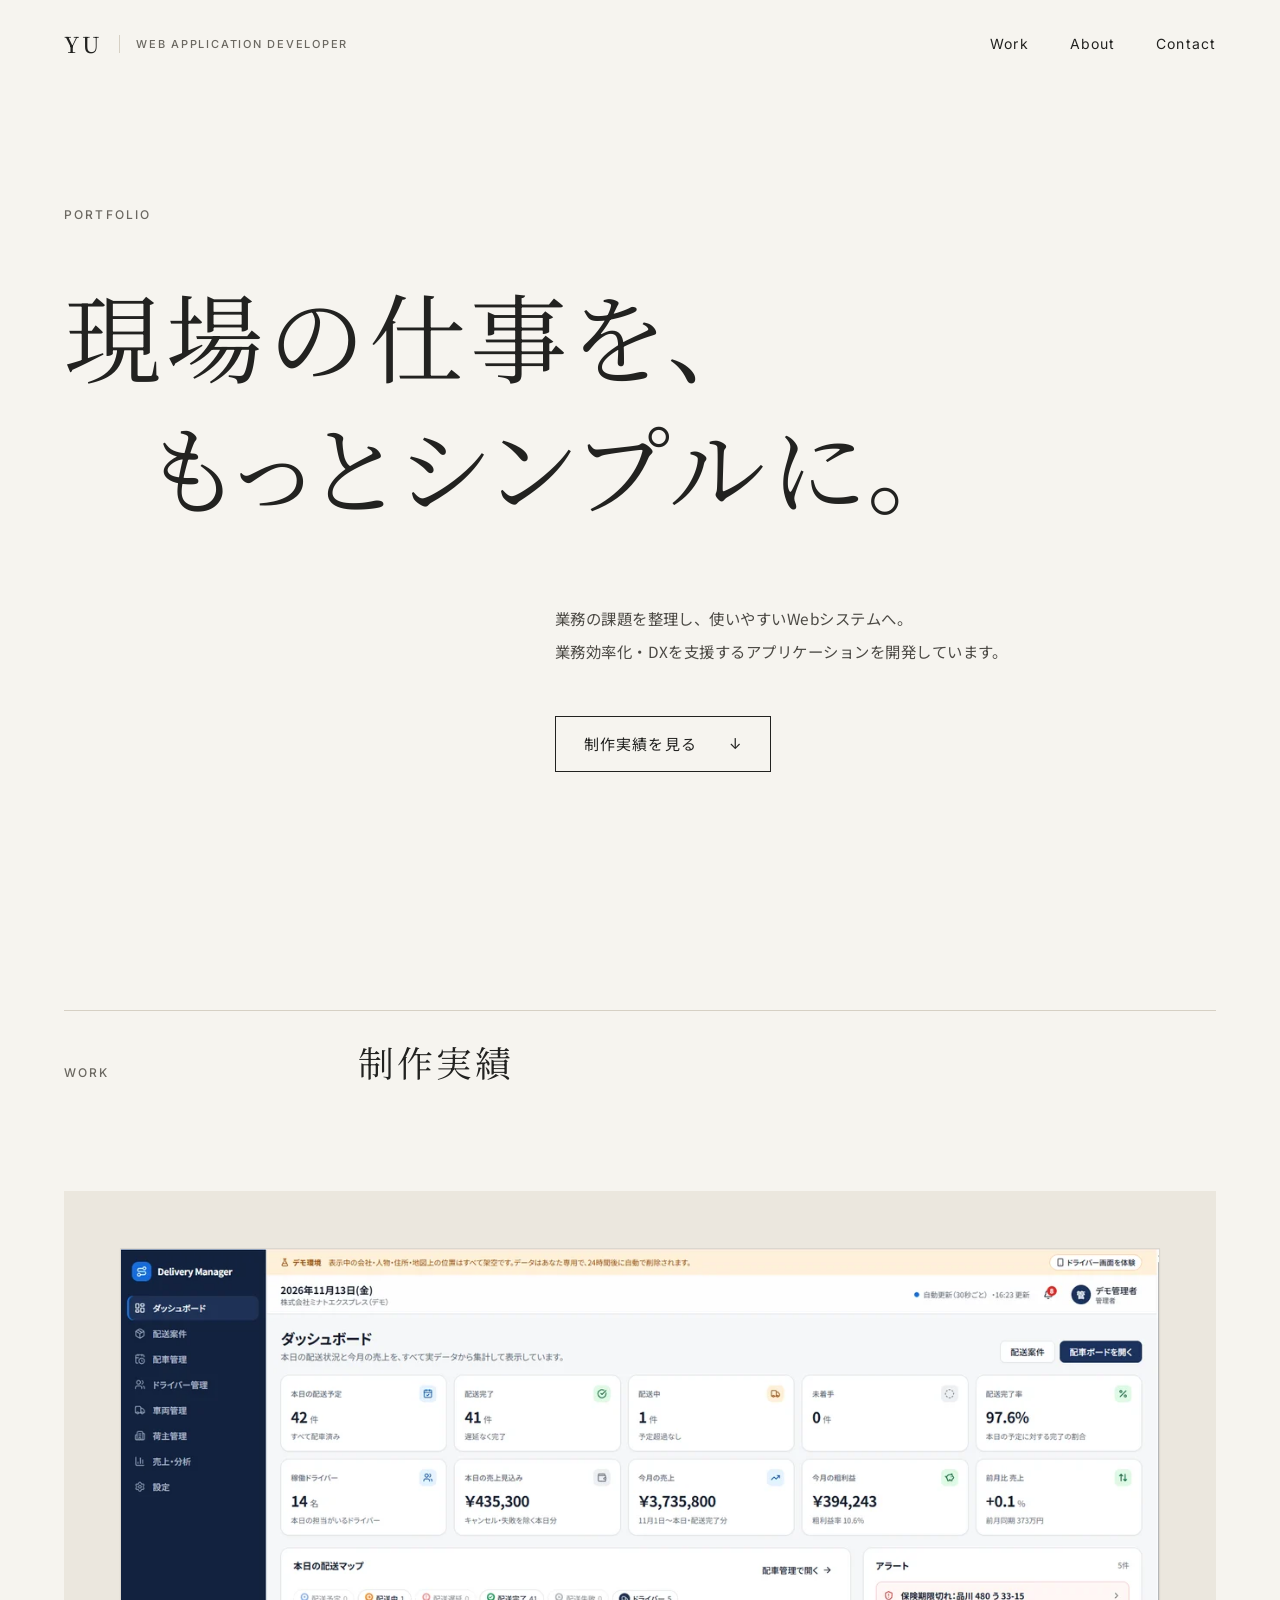
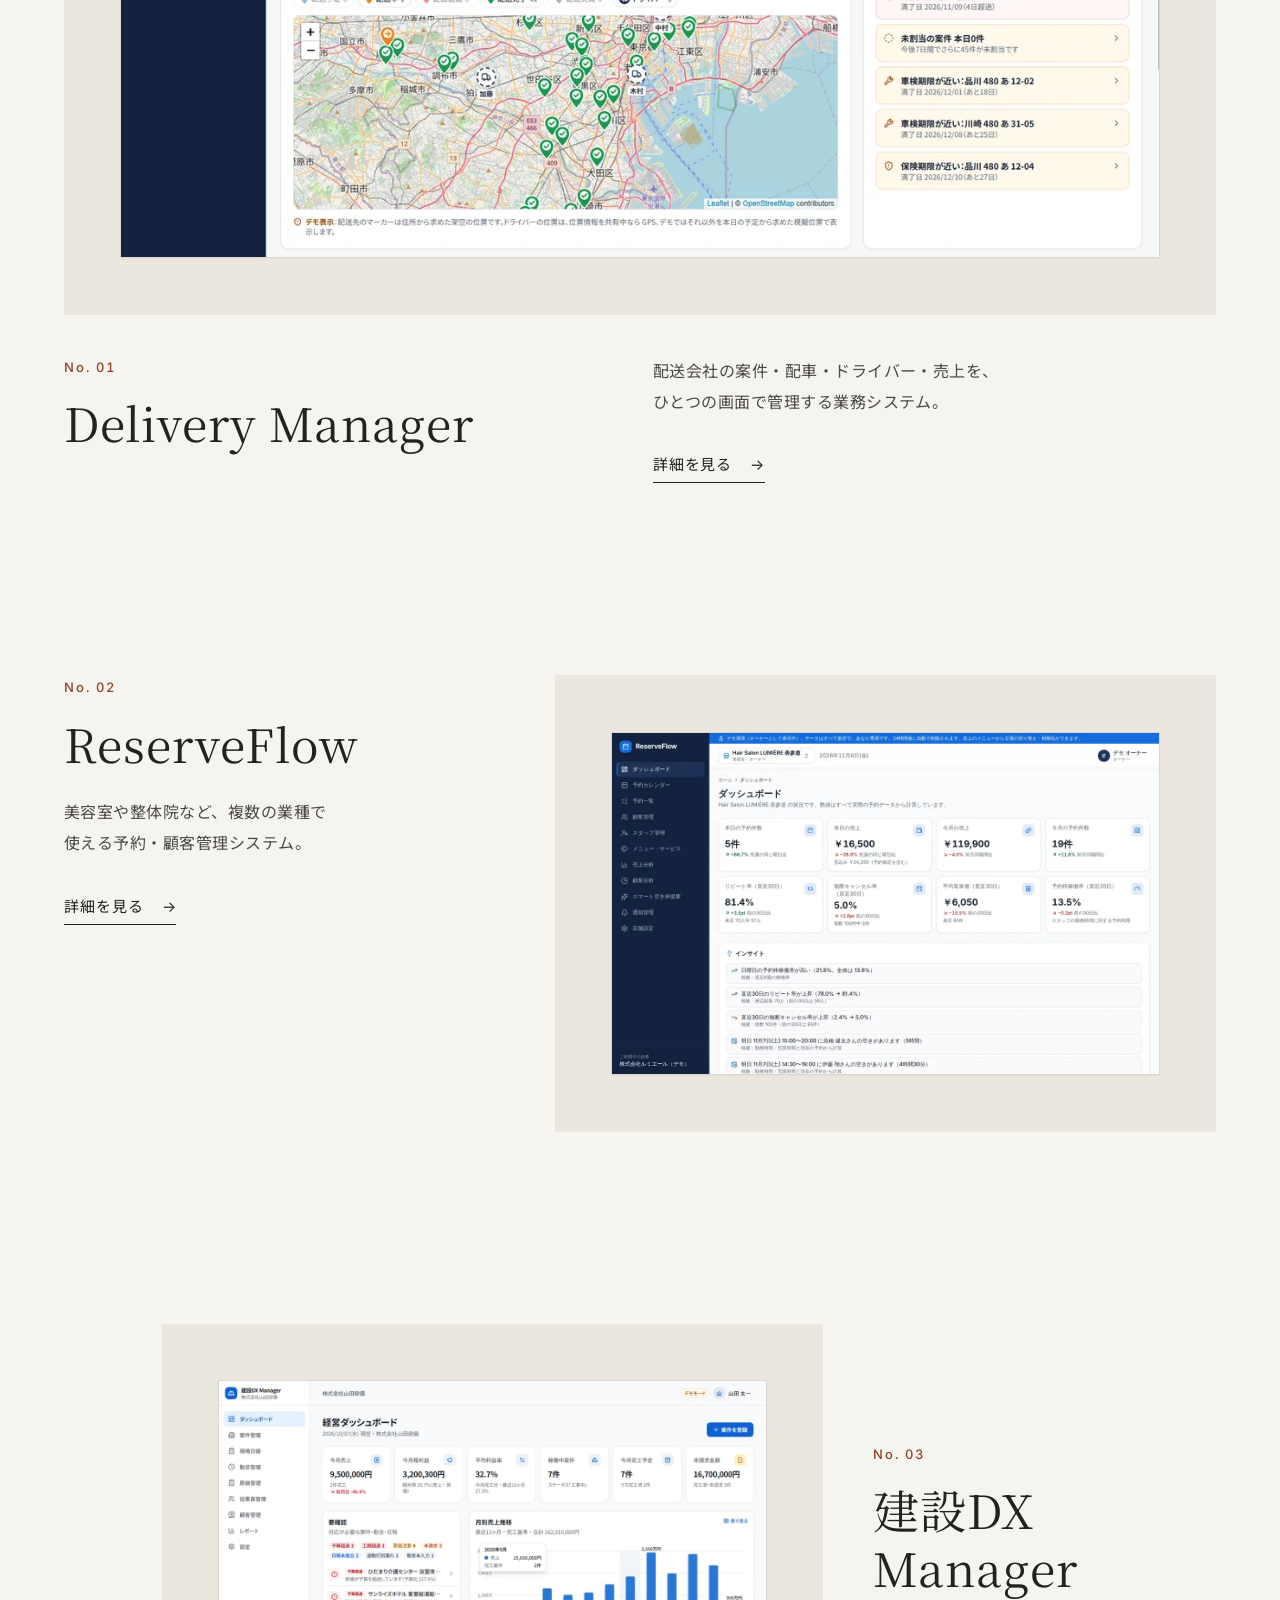
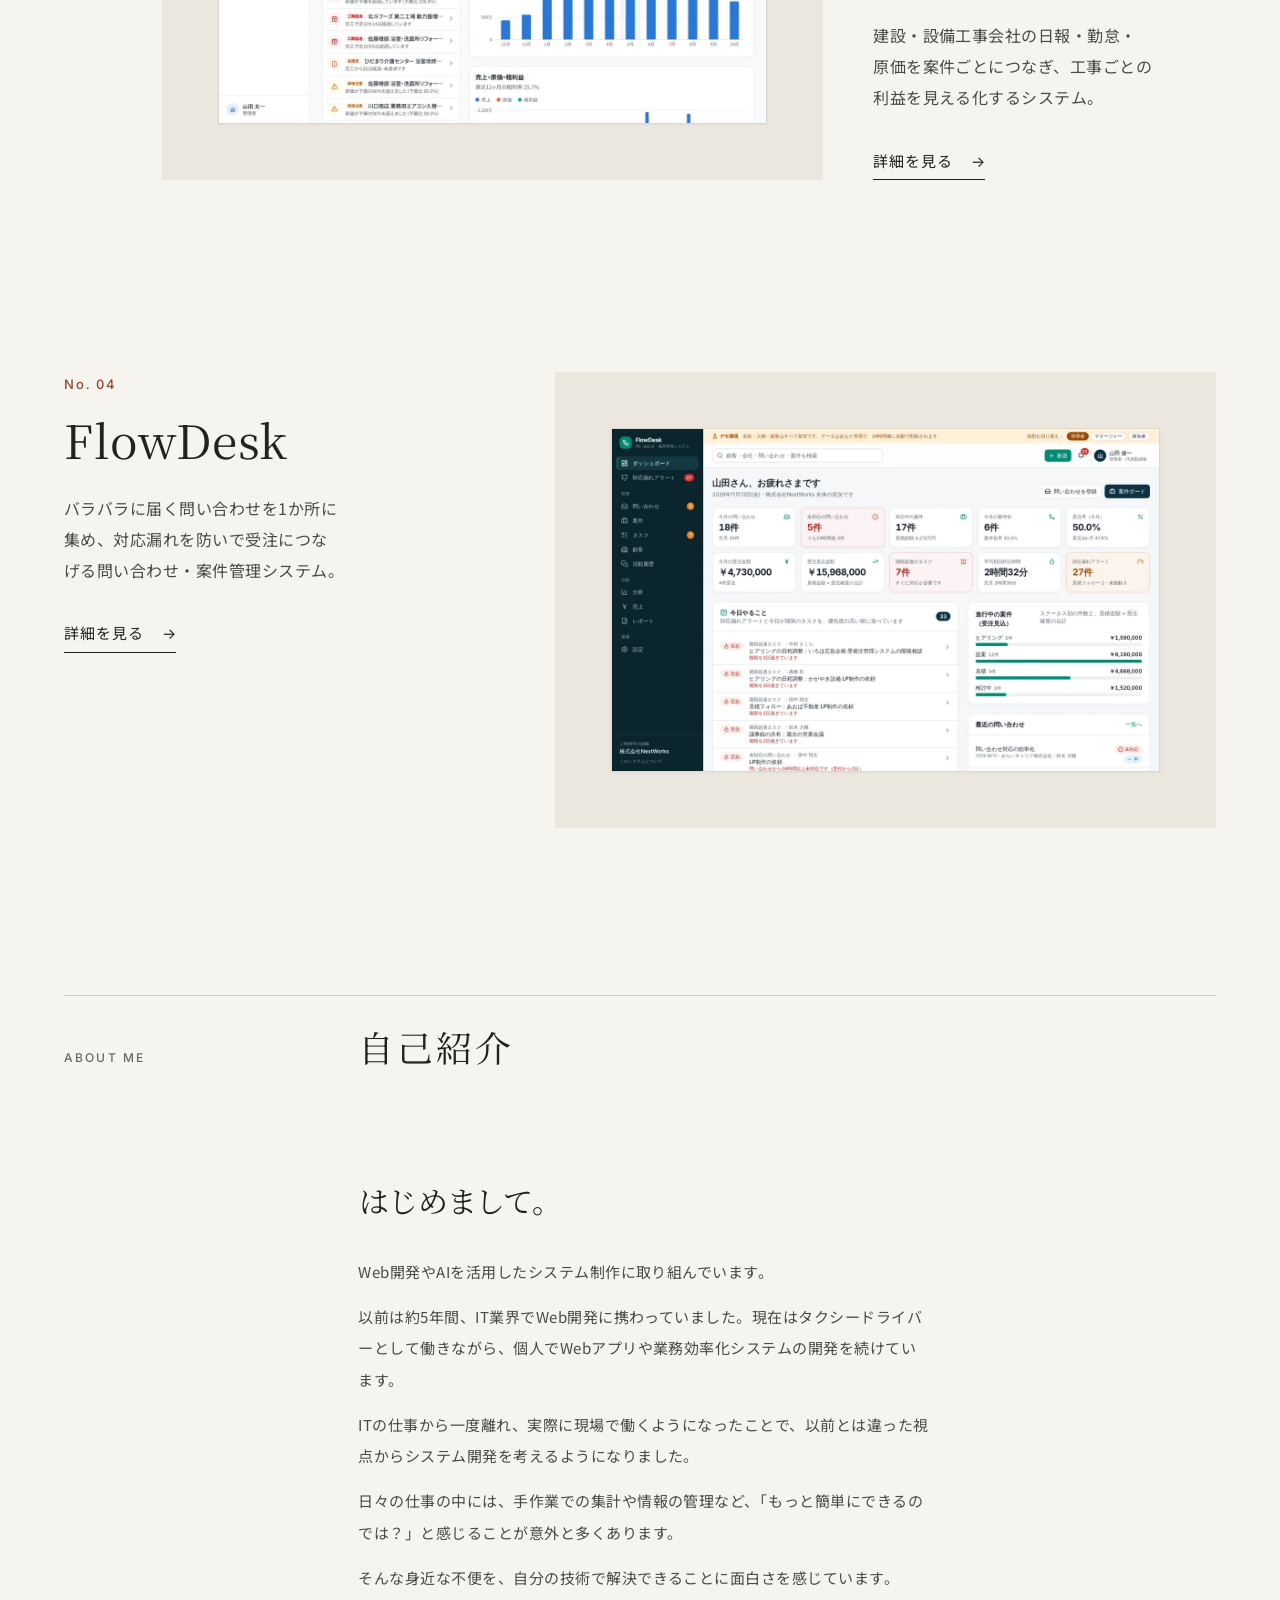
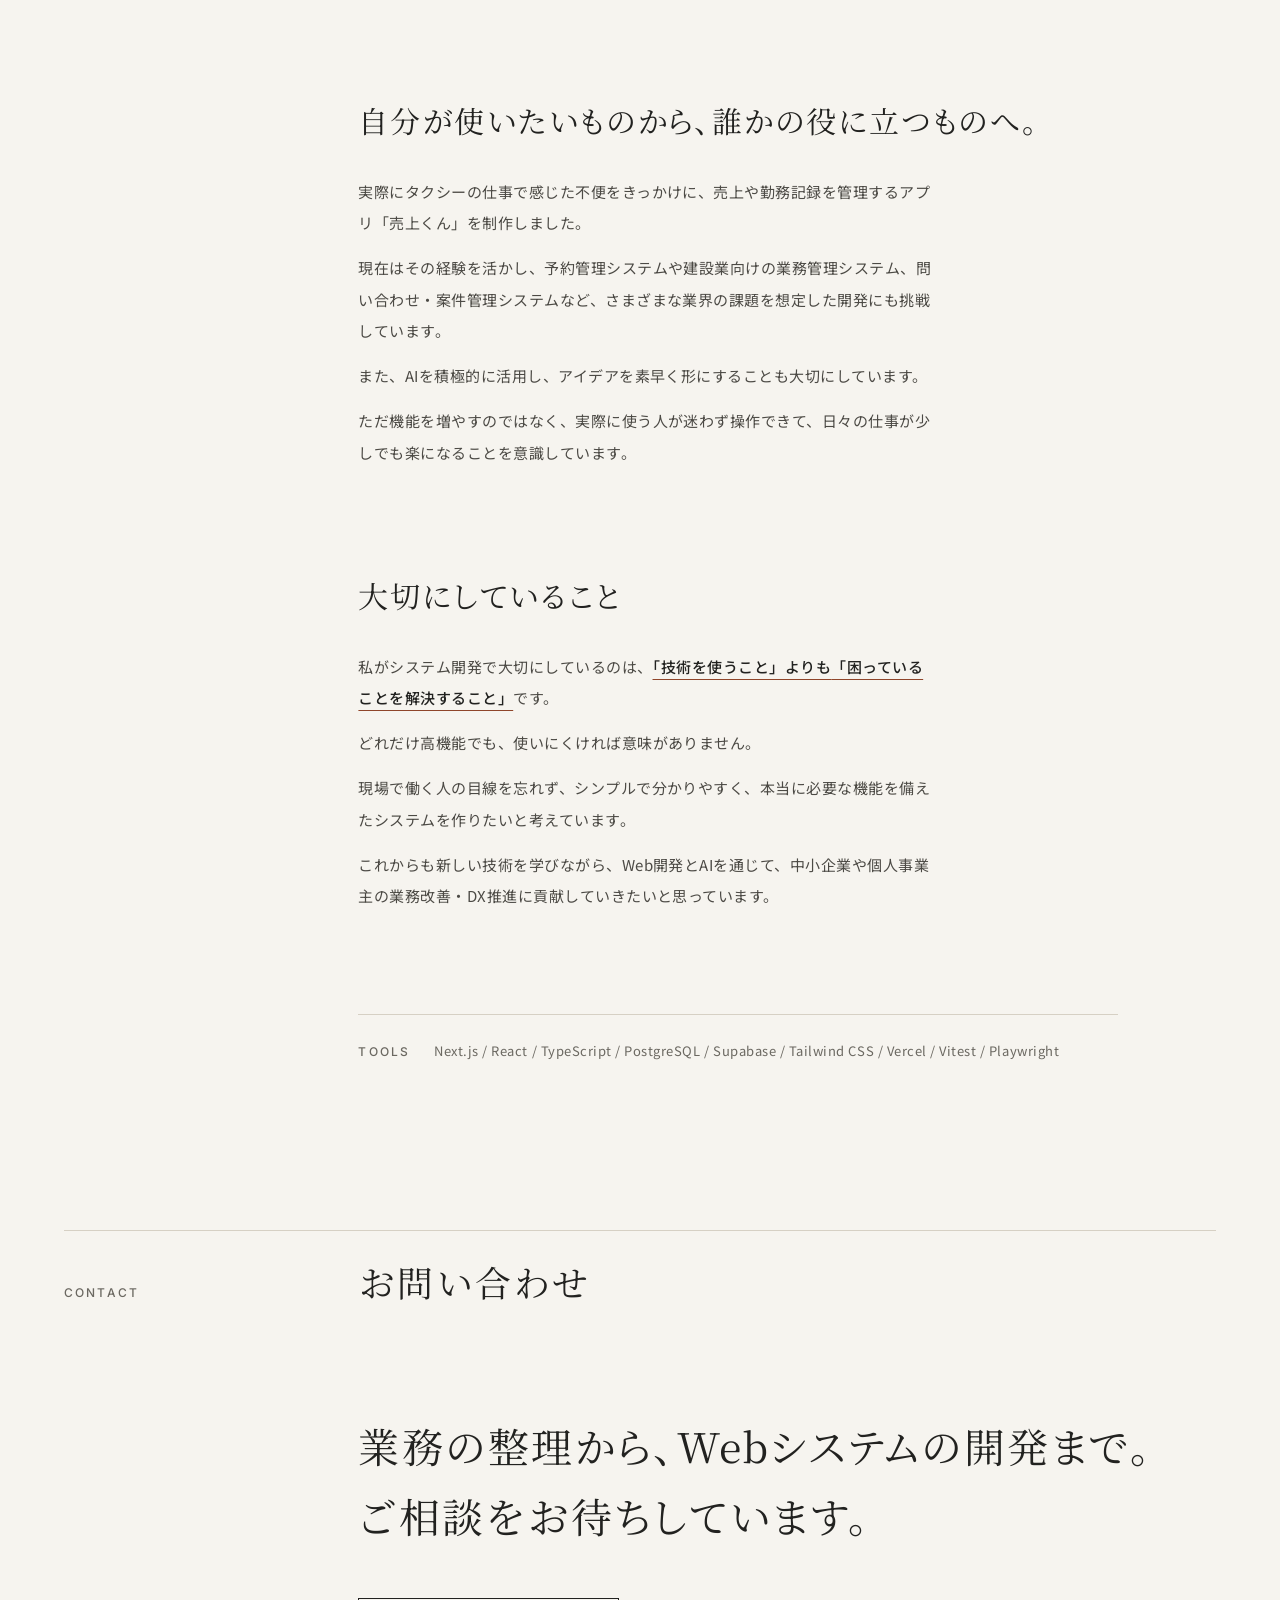
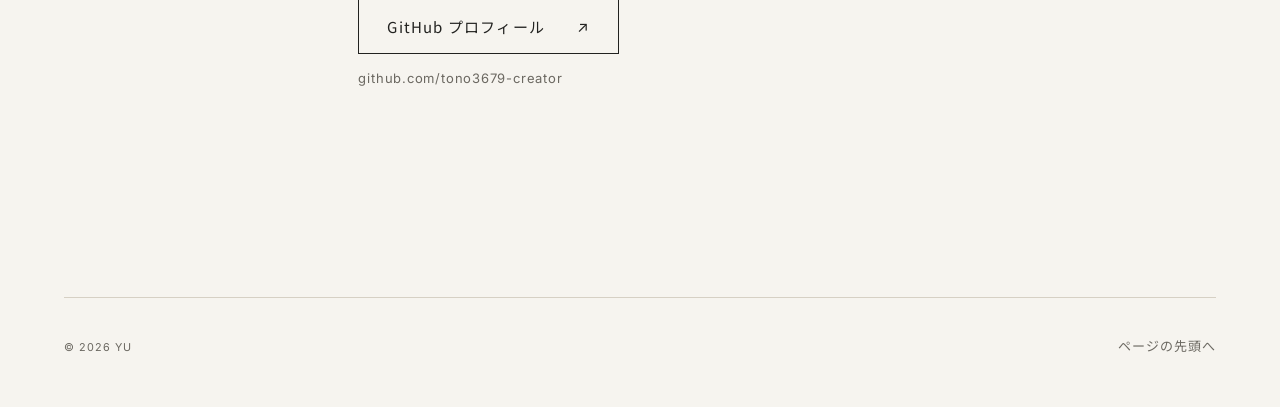
==== index.html @ 48fae05c "FlowDesk を制作実績に追加し、自己紹介を新しい文章に差し替える - 制作実績 No.04 として FlowDesk（問い合わせ・案件管理システム）の詳細ページとスクリーンショットを追加 - 導" ====
<!doctype html>
<html lang="ja">
<head>
<meta charset="utf-8">
<meta name="viewport" content="width=device-width, initial-scale=1">
<title>YU Portfolio | 業務効率化・DXを支援するWebアプリケーション開発</title>
<meta name="description" content="業務の課題を整理し、使いやすいWebシステムへ。配送・予約・建設業向けの業務管理システムや問い合わせ・案件管理システムなど、業務効率化・DXを支援するアプリケーションを開発しています。">
<link rel="canonical" href="https://tono3679-creator.github.io/">
<meta name="theme-color" content="#f6f4ef">
<meta property="og:type" content="website">
<meta property="og:site_name" content="YU Portfolio">
<meta property="og:title" content="YU Portfolio | 業務効率化・DXを支援するWebアプリケーション開発">
<meta property="og:description" content="業務の課題を整理し、使いやすいWebシステムへ。配送・予約・建設業向けの業務管理システムや問い合わせ・案件管理システムなど、業務効率化・DXを支援するアプリケーションを開発しています。">
<meta property="og:url" content="https://tono3679-creator.github.io/">
<meta property="og:image" content="https://tono3679-creator.github.io/images/og.jpg">
<meta property="og:locale" content="ja_JP">
<meta name="twitter:card" content="summary_large_image">
<link rel="icon" href="favicon.svg" type="image/svg+xml">
<link rel="preconnect" href="https://fonts.googleapis.com">
<link rel="preconnect" href="https://fonts.gstatic.com" crossorigin>
<link rel="stylesheet" href="https://fonts.googleapis.com/css2?family=Inter:wght@400;500&family=Noto+Sans+JP:wght@400;500&family=Noto+Serif+JP:wght@400;500&display=swap">
<link rel="stylesheet" href="assets/css/style.css">
</head>
<body id="top">
<a class="skip-link" href="#main">本文へ移動</a>
<header class="site-header">
  <div class="container">
    <a class="logo" href="./" aria-label="YU（Web Application Developer）トップページ"><span class="logo-name">YU</span><span class="logo-role" aria-hidden="true">Web Application Developer</span></a>
    <nav class="nav" aria-label="メイン">
      <ul>
        <li><a class="u" href="#work">Work</a></li>
        <li><a class="u" href="#about">About</a></li>
        <li><a class="u" href="#contact">Contact</a></li>
      </ul>
    </nav>
  </div>
</header>

<main id="main">
  <section class="hero" aria-labelledby="hero-title">
    <div class="container">
      <p class="label">Portfolio</p>
      <h1 class="hero-title" id="hero-title"><span>現場の仕事を、</span><span>もっとシンプルに。</span></h1>
      <div class="hero-body grid">
        <p class="hero-lead"><span>業務の課題を整理し、使いやすいWebシステムへ。</span><br><span>業務効率化・DXを支援する</span><span>アプリケーションを開発しています。</span></p>
        <p class="hero-actions"><a class="button" href="#work">制作実績を見る <span class="arrow arrow--down" aria-hidden="true">↓</span></a></p>
      </div>
    </div>
  </section>

  <section class="section" id="work" aria-labelledby="work-title">
    <div class="container">
      <div class="section-head grid">
        <p class="label">Work</p>
        <h2 id="work-title">制作実績</h2>
      </div>
      <div class="works">
        <article class="work grid work--wide" aria-labelledby="w-delivery-manager">
          <header class="work-head">
            <span class="no">No. 01</span>
            <h3 class="work-title" id="w-delivery-manager"><a href="works/delivery-manager/">Delivery Manager</a></h3>
          </header>
          <figure class="work-figure">
            <a class="frame" href="works/delivery-manager/" tabindex="-1" aria-hidden="true"><img src="images/delivery-dashboard-2026-11.webp" width="1200" height="704" alt="" decoding="async" loading="lazy"></a>
          </figure>
          <div class="work-body">
            <p class="work-desc">配送会社の案件・配車・ドライバー・売上を、ひとつの画面で管理する業務システム。</p>
            <p class="work-more"><a class="text-link" href="works/delivery-manager/">詳細を見る<span class="visually-hidden">（Delivery Manager）</span> <span class="arrow" aria-hidden="true">→</span></a></p>
          </div>
        </article>
        <article class="work grid work--right" aria-labelledby="w-reserveflow">
          <header class="work-head">
            <span class="no">No. 02</span>
            <h3 class="work-title" id="w-reserveflow"><a href="works/reserveflow/">ReserveFlow</a></h3>
          </header>
          <figure class="work-figure">
            <a class="frame" href="works/reserveflow/" tabindex="-1" aria-hidden="true"><img src="images/reserveflow-dashboard.webp" width="1200" height="750" alt="" decoding="async" loading="lazy"></a>
          </figure>
          <div class="work-body">
            <p class="work-desc">美容室や整体院など、複数の業種で使える予約・顧客管理システム。</p>
            <p class="work-more"><a class="text-link" href="works/reserveflow/">詳細を見る<span class="visually-hidden">（ReserveFlow）</span> <span class="arrow" aria-hidden="true">→</span></a></p>
          </div>
        </article>
        <article class="work grid work--left" aria-labelledby="w-kensetsu-dx-manager">
          <header class="work-head">
            <span class="no">No. 03</span>
            <h3 class="work-title" id="w-kensetsu-dx-manager"><a href="works/kensetsu-dx-manager/">建設DX Manager</a></h3>
          </header>
          <figure class="work-figure">
            <a class="frame" href="works/kensetsu-dx-manager/" tabindex="-1" aria-hidden="true"><img src="images/kensetsu-dashboard.webp" width="1200" height="750" alt="" decoding="async" loading="lazy"></a>
          </figure>
          <div class="work-body">
            <p class="work-desc">建設・設備工事会社の日報・勤怠・原価を案件ごとにつなぎ、工事ごとの利益を見える化するシステム。</p>
            <p class="work-more"><a class="text-link" href="works/kensetsu-dx-manager/">詳細を見る<span class="visually-hidden">（建設DX Manager）</span> <span class="arrow" aria-hidden="true">→</span></a></p>
          </div>
        </article>
        <article class="work grid work--right" aria-labelledby="w-flowdesk">
          <header class="work-head">
            <span class="no">No. 04</span>
            <h3 class="work-title" id="w-flowdesk"><a href="works/flowdesk/">FlowDesk</a></h3>
          </header>
          <figure class="work-figure">
            <a class="frame" href="works/flowdesk/" tabindex="-1" aria-hidden="true"><img src="images/flowdesk-dashboard.webp" width="1200" height="750" alt="" decoding="async" loading="lazy"></a>
          </figure>
          <div class="work-body">
            <p class="work-desc">バラバラに届く問い合わせを1か所に集め、対応漏れを防いで受注につなげる問い合わせ・案件管理システム。</p>
            <p class="work-more"><a class="text-link" href="works/flowdesk/">詳細を見る<span class="visually-hidden">（FlowDesk）</span> <span class="arrow" aria-hidden="true">→</span></a></p>
          </div>
        </article>
      </div>
    </div>
  </section>

  <section class="section" id="about" aria-labelledby="about-title">
    <div class="container">
      <div class="section-head grid">
        <p class="label">About Me</p>
        <h2 id="about-title">自己紹介</h2>
      </div>
      <div class="grid">
        <div class="about-body">
          <section class="about-part" aria-labelledby="about-hello">
            <h3 class="about-heading" id="about-hello">はじめまして。</h3>
            <div class="about-text">
              <p>Web開発やAIを活用したシステム制作に取り組んでいます。</p>
              <p>以前は約5年間、IT業界でWeb開発に携わっていました。現在はタクシードライバーとして働きながら、個人でWebアプリや業務効率化システムの開発を続けています。</p>
              <p>ITの仕事から一度離れ、実際に現場で働くようになったことで、以前とは違った視点からシステム開発を考えるようになりました。</p>
              <p>日々の仕事の中には、手作業での集計や情報の管理など、「もっと簡単にできるのでは？」と感じることが意外と多くあります。</p>
              <p>そんな身近な不便を、自分の技術で解決できることに面白さを感じています。</p>
            </div>
          </section>
          <section class="about-part" aria-labelledby="about-why">
            <h3 class="about-heading" id="about-why"><span class="nb">自分が使いたいものから、</span><span class="nb">誰かの役に立つものへ。</span></h3>
            <div class="about-text">
              <p>実際にタクシーの仕事で感じた不便をきっかけに、売上や勤務記録を管理するアプリ「売上くん」を制作しました。</p>
              <p>現在はその経験を活かし、予約管理システムや建設業向けの業務管理システム、問い合わせ・案件管理システムなど、さまざまな業界の課題を想定した開発にも挑戦しています。</p>
              <p>また、AIを積極的に活用し、アイデアを素早く形にすることも大切にしています。</p>
              <p>ただ機能を増やすのではなく、実際に使う人が迷わず操作できて、日々の仕事が少しでも楽になることを意識しています。</p>
            </div>
          </section>
          <section class="about-part" aria-labelledby="about-value">
            <h3 class="about-heading" id="about-value">大切にしていること</h3>
            <div class="about-text">
              <p>私がシステム開発で大切にしているのは、<strong>「技術を使うこと」よりも<wbr>「困っていることを解決すること」</strong>です。</p>
              <p>どれだけ高機能でも、使いにくければ意味がありません。</p>
              <p>現場で働く人の目線を忘れず、シンプルで分かりやすく、本当に必要な機能を備えたシステムを作りたいと考えています。</p>
              <p>これからも新しい技術を学びながら、Web開発とAIを通じて、中小企業や個人事業主の業務改善・DX推進に貢献していきたいと思っています。</p>
            </div>
          </section>
          <dl class="tools">
            <dt class="label">Tools</dt>
            <dd>Next.js / React / TypeScript / PostgreSQL / Supabase / Tailwind CSS / Vercel / Vitest / Playwright</dd>
          </dl>
        </div>
      </div>
    </div>
  </section>

  <section class="section" id="contact" aria-labelledby="contact-title">
    <div class="container">
      <div class="section-head grid">
        <p class="label">Contact</p>
        <h2 id="contact-title">お問い合わせ</h2>
      </div>
      <div class="grid">
        <div class="contact-body">
          <p class="contact-lead">業務の整理から、<wbr>Webシステムの開発まで。<br>ご相談をお待ちしています。</p>
          <p class="contact-actions">
            <a class="button" href="https://github.com/tono3679-creator" target="_blank" rel="noopener">GitHub プロフィール <span class="arrow arrow--out" aria-hidden="true">↗</span><span class="visually-hidden">（新しいタブで開きます）</span></a>
            <span class="sub">github.com/tono3679-creator</span>
          </p>
        </div>
      </div>
    </div>
  </section>
</main>

<footer class="site-footer">
  <div class="container">
    <div class="footer-inner">
      <p><small>&copy; 2026 YU</small></p>
      <a class="u" href="#top">ページの先頭へ</a>
    </div>
  </div>
</footer>
</body>
</html>
---- assets/css/style.css ----
/* ==========================================================
   YU Portfolio
   Warm white / charcoal / one accent. No framework.
   ========================================================== */

:root {
  --bg: #f6f4ef;
  --panel: #ebe7de;
  --ink: #222220;
  --ink-2: #4c4a45;
  --ink-3: #6b6861;
  --rule: #d6d0c4;
  --accent: #8f452a;

  --serif: "Noto Serif JP", "Hiragino Mincho ProN", "Yu Mincho", serif;
  --sans: "Noto Sans JP", "Hiragino Sans", "Hiragino Kaku Gothic ProN", "Yu Gothic", "Meiryo", sans-serif;
  --latin: "Inter", "Helvetica Neue", Arial, var(--sans);

  --gutter: clamp(20px, 5vw, 72px);
  --maxw: 1280px;
  --col-gap: clamp(16px, 2vw, 32px);
  --ease: cubic-bezier(.2, .6, .2, 1);
}

*,
*::before,
*::after { box-sizing: border-box; }

html {
  -webkit-text-size-adjust: 100%;
  text-size-adjust: 100%;
  scroll-behavior: smooth;
}

body {
  margin: 0;
  background: var(--bg);
  color: var(--ink);
  font-family: var(--sans);
  font-size: 16px;
  line-height: 1.95;
  letter-spacing: .03em;
  -webkit-font-smoothing: antialiased;
  text-rendering: optimizeLegibility;
  overflow-wrap: anywhere;
}

img { display: block; max-width: 100%; height: auto; }
a { color: inherit; }
p, h1, h2, h3, h4, ul, ol, dl, dd, figure { margin: 0; }
ul, ol { padding: 0; list-style: none; }

/* Japanese line breaking: break at phrase boundaries where supported */
h1, h2, h3, .phrase,
.work-desc, .hero-lead, .contact-lead, .project-lead,
.facts dd, .features dt, .shot figcaption {
  word-break: auto-phrase;
  text-wrap: balance;
}
h1, h2, h3, .contact-lead { font-feature-settings: "palt"; }
/* keep a short phrase on one line */
.nb { display: inline-block; }
p { text-wrap: pretty; }

.container {
  width: 100%;
  max-width: var(--maxw);
  margin: 0 auto;
  padding: 0 var(--gutter);
}

.grid {
  display: grid;
  grid-template-columns: repeat(12, minmax(0, 1fr));
  column-gap: var(--col-gap);
}

.visually-hidden {
  position: absolute !important;
  width: 1px; height: 1px;
  overflow: hidden; clip: rect(0 0 0 0);
  white-space: nowrap;
}

.skip-link {
  position: absolute;
  left: 16px; top: -100px;
  z-index: 100;
  padding: 10px 16px;
  background: var(--ink);
  color: var(--bg);
  text-decoration: none;
  font-size: 14px;
}
.skip-link:focus { top: 16px; }

:focus-visible {
  outline: 2px solid var(--accent);
  outline-offset: 4px;
}

/* ---------- Links ---------- */

/* underline that grows on hover */
.u {
  text-decoration: none;
  background: linear-gradient(currentColor, currentColor) no-repeat 0 100% / 0 1px;
  transition: background-size .35s var(--ease), color .2s;
}
.u:hover,
.u[aria-current="page"] { background-size: 100% 1px; }

/* always-underlined link; underline redraws on hover */
.text-link {
  display: inline-flex;
  align-items: baseline;
  gap: .6em;
  padding: 4px 0;
  text-decoration: none;
  font-size: 15px;
  letter-spacing: .06em;
  background: linear-gradient(currentColor, currentColor) no-repeat 100% 100% / 100% 1px;
  transition: color .2s;
}
.text-link:hover {
  color: var(--accent);
  animation: underline-redraw .5s var(--ease);
}
@keyframes underline-redraw {
  0%   { background-size: 100% 1px; background-position: 100% 100%; }
  50%  { background-size: 0 1px;    background-position: 100% 100%; }
  51%  { background-size: 0 1px;    background-position: 0 100%; }
  100% { background-size: 100% 1px; background-position: 0 100%; }
}
.arrow {
  display: inline-block;
  font-family: var(--latin);
  transition: transform .3s var(--ease);
}
.text-link:hover .arrow,
.button:hover .arrow { transform: translateX(4px); }
.text-link:hover .arrow--down,
.button:hover .arrow--down { transform: translateY(3px); }
.text-link:hover .arrow--out,
.button:hover .arrow--out { transform: translate(2px, -2px); }

.button {
  display: inline-flex;
  align-items: center;
  justify-content: space-between;
  gap: 32px;
  min-height: 56px;
  padding: 0 28px;
  border: 1px solid var(--ink);
  color: var(--ink);
  font-size: 15px;
  letter-spacing: .08em;
  text-decoration: none;
  transition: background-color .25s, color .25s;
}
.button:hover {
  background: var(--ink);
  color: var(--bg);
}

/* ---------- Small labels ---------- */

.label {
  font-family: var(--latin);
  font-size: 12px;
  font-weight: 500;
  letter-spacing: .18em;
  line-height: 1.6;
  text-transform: uppercase;
  color: var(--ink-3);
}

.no {
  font-family: var(--latin);
  font-size: 13px;
  font-weight: 500;
  letter-spacing: .16em;
  color: var(--accent);
  font-variant-numeric: tabular-nums;
}

/* ---------- Header ---------- */

.site-header .container {
  display: flex;
  align-items: center;
  justify-content: space-between;
  min-height: 88px;
}

.logo {
  display: inline-flex;
  align-items: center;
  gap: 16px;
  padding: 12px 0;
  line-height: 1;
  text-decoration: none;
}
.logo-name {
  font-family: var(--serif);
  font-size: 22px;
  font-weight: 500;
  letter-spacing: .14em;
}
.logo-role {
  padding-left: 16px;
  border-left: 1px solid var(--rule);
  font-family: var(--latin);
  font-size: 11px;
  font-weight: 500;
  letter-spacing: .16em;
  text-transform: uppercase;
  color: var(--ink-3);
  line-height: 18px;
}

.nav ul {
  display: flex;
  gap: clamp(20px, 3.2vw, 44px);
}
.nav a {
  display: inline-block;
  padding: 12px 0;
  font-family: var(--latin);
  font-size: 14px;
  letter-spacing: .08em;
}

/* ---------- Hero ---------- */

.hero {
  padding: clamp(64px, 13vh, 160px) 0 clamp(48px, 8vh, 96px);
}
.hero .label { margin-bottom: clamp(32px, 5vh, 56px); }

.hero-title {
  font-family: var(--serif);
  font-weight: 400;
  font-size: clamp(38px, 7.6vw, 108px);
  line-height: 1.34;
  letter-spacing: .05em;
}
.hero-title span { display: block; }
.hero-title span + span { padding-left: .9em; }

.hero-body {
  margin-top: clamp(48px, 8vh, 96px);
}
.hero-lead {
  grid-column: 6 / 13;
  color: var(--ink-2);
  font-size: clamp(15px, 1.2vw, 17px);
  line-height: 2.15;
}
.hero-lead span { display: inline-block; }
.hero-actions {
  grid-column: 6 / 13;
  margin-top: 48px;
}

/* ---------- Sections ---------- */

.section { padding-top: clamp(96px, 13vw, 176px); }

.section-head {
  border-top: 1px solid var(--rule);
  padding-top: 24px;
  margin-bottom: clamp(56px, 8vw, 120px);
  align-items: baseline;
}
.section-head .label { grid-column: 1 / 4; }
.section-head h2 {
  grid-column: 4 / 13;
  font-family: var(--serif);
  font-weight: 400;
  font-size: clamp(26px, 2.8vw, 36px);
  line-height: 1.5;
  letter-spacing: .08em;
}

/* ---------- Works (top page) ---------- */

.works { display: grid; gap: clamp(112px, 15vw, 224px); }

.work { row-gap: 0; }

.work-head .no { display: block; margin-bottom: 14px; }
.work-title {
  font-family: var(--serif);
  font-weight: 400;
  font-size: clamp(30px, 3.6vw, 48px);
  line-height: 1.25;
  letter-spacing: .02em;
}
.work-title a { text-decoration: none; }
.work-desc {
  color: var(--ink-2);
  max-width: 27em;
}
.work-more { margin-top: 28px; }

.frame {
  display: block;
  background: var(--panel);
  padding: clamp(14px, 4.4vw, 72px);
  overflow: hidden;
}
.frame img {
  width: 100%;
  border: 1px solid rgba(34, 34, 32, .08);
  box-shadow: 0 1px 2px rgba(34, 34, 32, .04);
  transition: transform .9s var(--ease);
}
a.frame:hover img { transform: scale(1.012); }

/* 01: full-width image, text below in two columns */
.work--wide .work-figure { grid-column: 1 / -1; grid-row: 1; }
.work--wide .work-head   { grid-column: 1 / 7;  grid-row: 2; padding-top: 40px; }
.work--wide .work-body   { grid-column: 7 / 13; grid-row: 2; padding-top: 40px; align-self: end; }

/* 02: text column on the left, image on the right */
.work--right { grid-template-rows: auto 1fr; }
.work--right .work-head   { grid-column: 1 / 5;  grid-row: 1; }
.work--right .work-body   { grid-column: 1 / 5;  grid-row: 2; padding-top: 24px; }
.work--right .work-figure { grid-column: 6 / 13; grid-row: 1 / 3; }

/* 03: image on the left (inset), text at the bottom right */
.work--left { grid-template-rows: 1fr auto; }
.work--left .work-figure { grid-column: 2 / 9; grid-row: 1 / 3; }
.work--left .work-head   { grid-column: 9 / 13; grid-row: 1; align-self: end; padding-left: clamp(0px, 2vw, 24px); }
.work--left .work-body   { grid-column: 9 / 13; grid-row: 2; padding-top: 24px; padding-left: clamp(0px, 2vw, 24px); }

/* ---------- About ---------- */

.about-body { grid-column: 4 / 12; }
.about-part + .about-part { margin-top: clamp(64px, 8vw, 112px); }
.about-heading {
  font-family: var(--serif);
  font-weight: 400;
  font-size: clamp(22px, 2.4vw, 30px);
  line-height: 1.6;
  letter-spacing: .06em;
  margin-bottom: clamp(20px, 2.6vw, 32px);
}
.about-text { max-width: 36em; }
.about-text p {
  color: var(--ink-2);
  font-size: clamp(15px, 1.15vw, 17px);
  line-height: 2.1;
}
.about-text p + p { margin-top: .9em; }
.about-text strong {
  font-weight: 500;
  color: var(--ink);
  text-decoration: underline;
  text-decoration-color: var(--accent);
  text-decoration-thickness: 1px;
  text-underline-offset: .4em;
}

.tools {
  margin-top: clamp(64px, 8vw, 112px);
  padding-top: 24px;
  border-top: 1px solid var(--rule);
  display: grid;
  grid-template-columns: auto 1fr;
  column-gap: 24px;
  align-items: baseline;
  font-size: 13px;
  color: var(--ink-3);
}
.tools dd { line-height: 1.9; letter-spacing: .04em; }

/* ---------- Contact ---------- */

.contact-body { grid-column: 4 / 13; }
.contact-lead {
  font-family: var(--serif);
  font-size: clamp(24px, 3.2vw, 42px);
  line-height: 1.7;
  letter-spacing: .06em;
}
.contact-note {
  margin-top: 28px;
  color: var(--ink-2);
  max-width: 34em;
}
.contact-actions { margin-top: 48px; }
.contact-actions .sub {
  display: block;
  margin-top: 12px;
  font-family: var(--latin);
  font-size: 13px;
  color: var(--ink-3);
  letter-spacing: .06em;
}

/* ---------- Footer ---------- */

.site-footer { margin-top: clamp(120px, 16vw, 220px); }
.footer-inner {
  display: flex;
  justify-content: space-between;
  align-items: center;
  gap: 16px;
  border-top: 1px solid var(--rule);
  padding-top: 28px;
  padding-bottom: 40px;
  font-family: var(--latin);
  font-size: 13px;
  letter-spacing: .08em;
  color: var(--ink-3);
}
.site-footer a { padding: 8px 0; }

/* ==========================================================
   Project (detail) pages
   ========================================================== */

.back { padding-top: clamp(24px, 4vh, 48px); font-size: 14px; }
.back a { display: inline-block; padding: 8px 0; letter-spacing: .06em; }

.project-head {
  padding: clamp(48px, 9vh, 112px) 0 clamp(56px, 8vh, 96px);
  row-gap: 0;
}
.project-head .no { grid-column: 1 / -1; display: block; margin-bottom: 18px; }
.project-title {
  grid-column: 1 / -1;
  font-family: var(--serif);
  font-weight: 400;
  font-size: clamp(40px, 7vw, 96px);
  line-height: 1.15;
  letter-spacing: .01em;
}
.project-lead {
  grid-column: 1 / 8;
  margin-top: clamp(28px, 4vh, 44px);
  font-family: var(--serif);
  font-size: clamp(18px, 1.8vw, 22px);
  line-height: 2;
  letter-spacing: .05em;
  color: var(--ink-2);
}
.facts {
  grid-column: 1 / -1;
  margin-top: clamp(48px, 7vh, 80px);
  border-top: 1px solid var(--rule);
  display: grid;
  grid-template-columns: repeat(3, minmax(0, 1fr));
  column-gap: var(--col-gap);
}
.facts > div { padding-top: 20px; }
.facts dt { margin-bottom: 8px; }
.facts dd { font-size: 14px; line-height: 1.85; color: var(--ink-2); }

.project-actions {
  grid-column: 1 / -1;
  margin-top: 48px;
  display: flex;
  flex-wrap: wrap;
  align-items: center;
  gap: 20px 40px;
}

.project-hero { margin-bottom: clamp(24px, 4vw, 48px); }

.block {
  border-top: 1px solid var(--rule);
  padding: 28px 0 clamp(72px, 9vw, 128px);
}
.block-title { grid-column: 1 / 4; }
.block-title .label { display: block; margin-bottom: 6px; }
.block-title h2 {
  font-family: var(--serif);
  font-weight: 400;
  font-size: clamp(20px, 1.8vw, 24px);
  line-height: 1.6;
  letter-spacing: .08em;
}
.block-body { grid-column: 4 / 12; }
.block-body > p + p { margin-top: 1.2em; }
.block-body .large {
  font-size: clamp(16px, 1.35vw, 18px);
  line-height: 2.1;
}

.numbered { counter-reset: n; border-top: 1px solid var(--rule); }
.numbered li {
  counter-increment: n;
  display: grid;
  grid-template-columns: 3.4em 1fr;
  padding: 20px 0;
  border-bottom: 1px solid var(--rule);
}
.numbered li::before {
  content: counter(n, decimal-leading-zero);
  font-family: var(--latin);
  font-size: 12px;
  letter-spacing: .12em;
  color: var(--accent);
  padding-top: .4em;
}

.features {
  display: grid;
  grid-template-columns: repeat(2, minmax(0, 1fr));
  column-gap: clamp(24px, 4vw, 56px);
}
.features > div {
  border-top: 1px solid var(--rule);
  padding: 20px 0 32px;
}
.features dt {
  font-family: var(--serif);
  font-size: 17px;
  font-weight: 500;
  letter-spacing: .06em;
  margin-bottom: 8px;
}
.features dd { font-size: 15px; color: var(--ink-2); line-height: 1.95; }

/* impact estimate */
.premise {
  font-size: 14px;
  color: var(--ink-2);
  max-width: 40em;
}
.figures {
  margin-top: 36px;
  display: grid;
  grid-template-columns: repeat(3, minmax(0, 1fr));
  column-gap: clamp(16px, 3vw, 40px);
  border-top: 1px solid var(--ink);
}
.figures > div { padding-top: 18px; }
.figures dt {
  font-size: 13px;
  color: var(--ink-3);
  letter-spacing: .06em;
  margin-bottom: 6px;
}
.figures dd { font-size: 14px; color: var(--ink-2); }
.figures .fig {
  font-family: var(--serif);
  font-size: clamp(30px, 3.4vw, 44px);
  line-height: 1.3;
  letter-spacing: .02em;
  color: var(--ink);
  margin-right: .15em;
  font-variant-numeric: tabular-nums;
}
.figures .sub {
  display: block;
  margin-top: 6px;
  font-size: 12px;
  color: var(--ink-3);
  letter-spacing: .04em;
}

.table-wrap { margin-top: 48px; }
.impact-table {
  width: 100%;
  border-collapse: collapse;
  font-size: 15px;
}
.impact-table th,
.impact-table td {
  padding: 16px 0;
  border-bottom: 1px solid var(--rule);
  text-align: right;
  vertical-align: top;
  font-weight: 400;
  white-space: nowrap;
  font-variant-numeric: tabular-nums;
}
.impact-table th[scope="row"],
.impact-table thead th:first-child {
  text-align: left;
  white-space: normal;
  padding-right: 24px;
}
.impact-table thead th {
  font-size: 12px;
  color: var(--ink-3);
  letter-spacing: .08em;
  padding: 0 0 10px;
}
.impact-table td { padding-left: 20px; }
.impact-table small { font-size: 11px; margin-left: 2px; color: var(--ink-3); }
.impact-table .how {
  display: block;
  margin-top: 4px;
  font-size: 13px;
  color: var(--ink-3);
  line-height: 1.75;
}
.impact-table .minus { color: var(--accent); }
.impact-table tfoot th,
.impact-table tfoot td {
  border-bottom: 0;
  border-top: 1px solid var(--ink);
  font-weight: 500;
}
.disclaimer {
  margin-top: 24px;
  font-size: 13px;
  color: var(--ink-3);
  line-height: 1.9;
}

/* screenshots */
.shots { display: grid; gap: clamp(40px, 6vw, 88px); margin-top: clamp(32px, 5vw, 64px); }
.shot figcaption {
  margin-top: 14px;
  font-size: 13px;
  color: var(--ink-3);
  letter-spacing: .06em;
}
.phones {
  display: flex;
  justify-content: center;
  gap: clamp(12px, 3vw, 48px);
}
.phones img { width: 100%; max-width: 280px; min-width: 0; }
.phones > * { flex: 0 1 280px; min-width: 0; }

.stack {
  font-size: clamp(15px, 1.25vw, 17px);
  line-height: 2.1;
}
.stack li { display: inline-block; margin-right: .5em; }
.stack li:not(:last-child)::after {
  content: "/";
  margin-left: .6em;
  color: var(--ink-3);
}
.points {
  margin-top: 36px;
  border-top: 1px solid var(--rule);
}
.points li {
  padding: 16px 0 16px 1.4em;
  border-bottom: 1px solid var(--rule);
  font-size: 15px;
  color: var(--ink-2);
  position: relative;
}
.points li::before {
  content: "";
  position: absolute;
  left: 0; top: 1.85em;
  width: .6em; height: 1px;
  background: var(--ink-3);
}

.links-list { border-top: 1px solid var(--rule); }

/* inside a block the block's own rule is enough */
.block-body > .numbered,
.block-body > .links-list { border-top: 0; }
.block-body > .numbered li:first-child,
.block-body > .links-list li:first-child a { padding-top: 0; }
.block-body > .features > div:nth-child(-n+2) { border-top: 0; padding-top: 0; }
.links-list li { border-bottom: 1px solid var(--rule); }
.links-list a {
  display: grid;
  grid-template-columns: 7em 1fr auto;
  align-items: baseline;
  gap: 16px;
  padding: 22px 0;
  text-decoration: none;
  transition: color .2s;
}
.links-list a:hover { color: var(--accent); }
.links-list .url {
  font-family: var(--latin);
  font-size: 14px;
  letter-spacing: .02em;
  color: var(--ink-2);
  overflow-wrap: anywhere;
}
.links-list a:hover .url { color: inherit; }
.links-list a:hover .arrow { transform: translate(2px, -2px); }
.demo-note {
  margin-top: 24px;
  font-size: 14px;
  color: var(--ink-3);
}

.next-project {
  border-top: 1px solid var(--rule);
  padding-top: 28px;
}
.next-project a {
  display: block;
  text-decoration: none;
  padding: 8px 0 16px;
}
.next-project .label { display: block; margin-bottom: 16px; }
.next-title {
  display: inline-flex;
  align-items: baseline;
  gap: .4em;
  font-family: var(--serif);
  font-size: clamp(30px, 4.6vw, 64px);
  line-height: 1.3;
  letter-spacing: .02em;
  transition: color .2s;
}
.next-project a:hover .next-title { color: var(--accent); }
.next-project a:hover .arrow { transform: translateX(6px); }

/* ==========================================================
   Responsive
   ========================================================== */

@media (max-width: 960px) {
  .hero-lead,
  .hero-actions { grid-column: 1 / -1; }
  .hero-lead { max-width: 34em; }

  .section-head .label,
  .section-head h2 { grid-column: 1 / -1; }
  .section-head h2 { margin-top: 10px; }

  .work--wide .work-figure,
  .work--wide .work-head,
  .work--wide .work-body,
  .work--right .work-figure,
  .work--right .work-head,
  .work--right .work-body,
  .work--left .work-figure,
  .work--left .work-head,
  .work--left .work-body {
    grid-column: 1 / -1;
    grid-row: auto;
    align-self: start;
    padding-top: 0;
  }
  .work--left .work-head,
  .work--left .work-body { padding-left: 0; }
  .work--right,
  .work--left { grid-template-rows: none; }
  .work-head { margin-bottom: 20px; }
  .work-figure { margin-bottom: 24px; }
  .work-desc { max-width: 34em; }
  .work-more { margin-top: 16px; }

  .about-body,
  .contact-body { grid-column: 1 / -1; }

  .project-lead { grid-column: 1 / -1; }
  .block-title,
  .block-body { grid-column: 1 / -1; }
  .block-title { margin-bottom: 28px; }
}

@media (max-width: 640px) {
  body { font-size: 15px; line-height: 1.9; }

  .site-header .container { min-height: 72px; }
  .logo-name { font-size: 20px; }
  .logo-role { display: none; }
  .nav ul { gap: 18px; }
  .nav a { font-size: 13px; }

  .hero-title span + span { padding-left: 0; }
  .hero-lead span { display: inline; }

  .button { width: 100%; }

  .facts { grid-template-columns: 1fr; }
  .facts > div { padding: 16px 0; border-bottom: 1px solid var(--rule); }
  .facts > div:first-child { padding-top: 16px; }

  .features { grid-template-columns: 1fr; }
  .figures { grid-template-columns: 1fr; }
  .figures > div { padding: 16px 0; border-bottom: 1px solid var(--rule); }
  /* each task becomes a row: name on top, the three numbers below */
  .impact-table thead { display: none; }
  .impact-table tr {
    display: grid;
    grid-template-columns: repeat(3, minmax(0, 1fr));
    border-bottom: 1px solid var(--rule);
    padding: 16px 0;
  }
  .impact-table tfoot tr { border-bottom: 0; border-top: 1px solid var(--ink); }
  .impact-table th,
  .impact-table td,
  .impact-table tfoot th,
  .impact-table tfoot td { border: 0; padding: 0; text-align: left; }
  .impact-table th[scope="row"] { grid-column: 1 / -1; padding: 0 0 10px; }
  .impact-table td::before {
    content: attr(data-label);
    display: block;
    font-size: 11px;
    color: var(--ink-3);
    letter-spacing: .08em;
  }
  .impact-table td { padding-left: 0; }
  .block-body > .features > div:nth-child(2) { border-top: 1px solid var(--rule); padding-top: 20px; }

  /* screenshots run edge to edge on small screens */
  .work-figure .frame,
  .project-hero .frame,
  .shot .frame {
    margin-left: calc(-1 * var(--gutter));
    margin-right: calc(-1 * var(--gutter));
    padding: 16px;
  }
  .shot figcaption { margin-top: 12px; }
  .phones { flex-wrap: wrap; gap: 16px; }
  .phones > * { flex: 0 1 calc(50% - 8px); }

  .links-list a { grid-template-columns: 1fr auto; }
  .links-list .url { grid-column: 1 / -1; grid-row: 2; }

  .footer-inner { flex-direction: column; align-items: flex-start; }
}

@media (prefers-reduced-motion: reduce) {
  html { scroll-behavior: auto; }
  *,
  *::before,
  *::after {
    transition-duration: .01ms !important;
    animation: none !important;
  }
  a.frame:hover img { transform: none; }
}
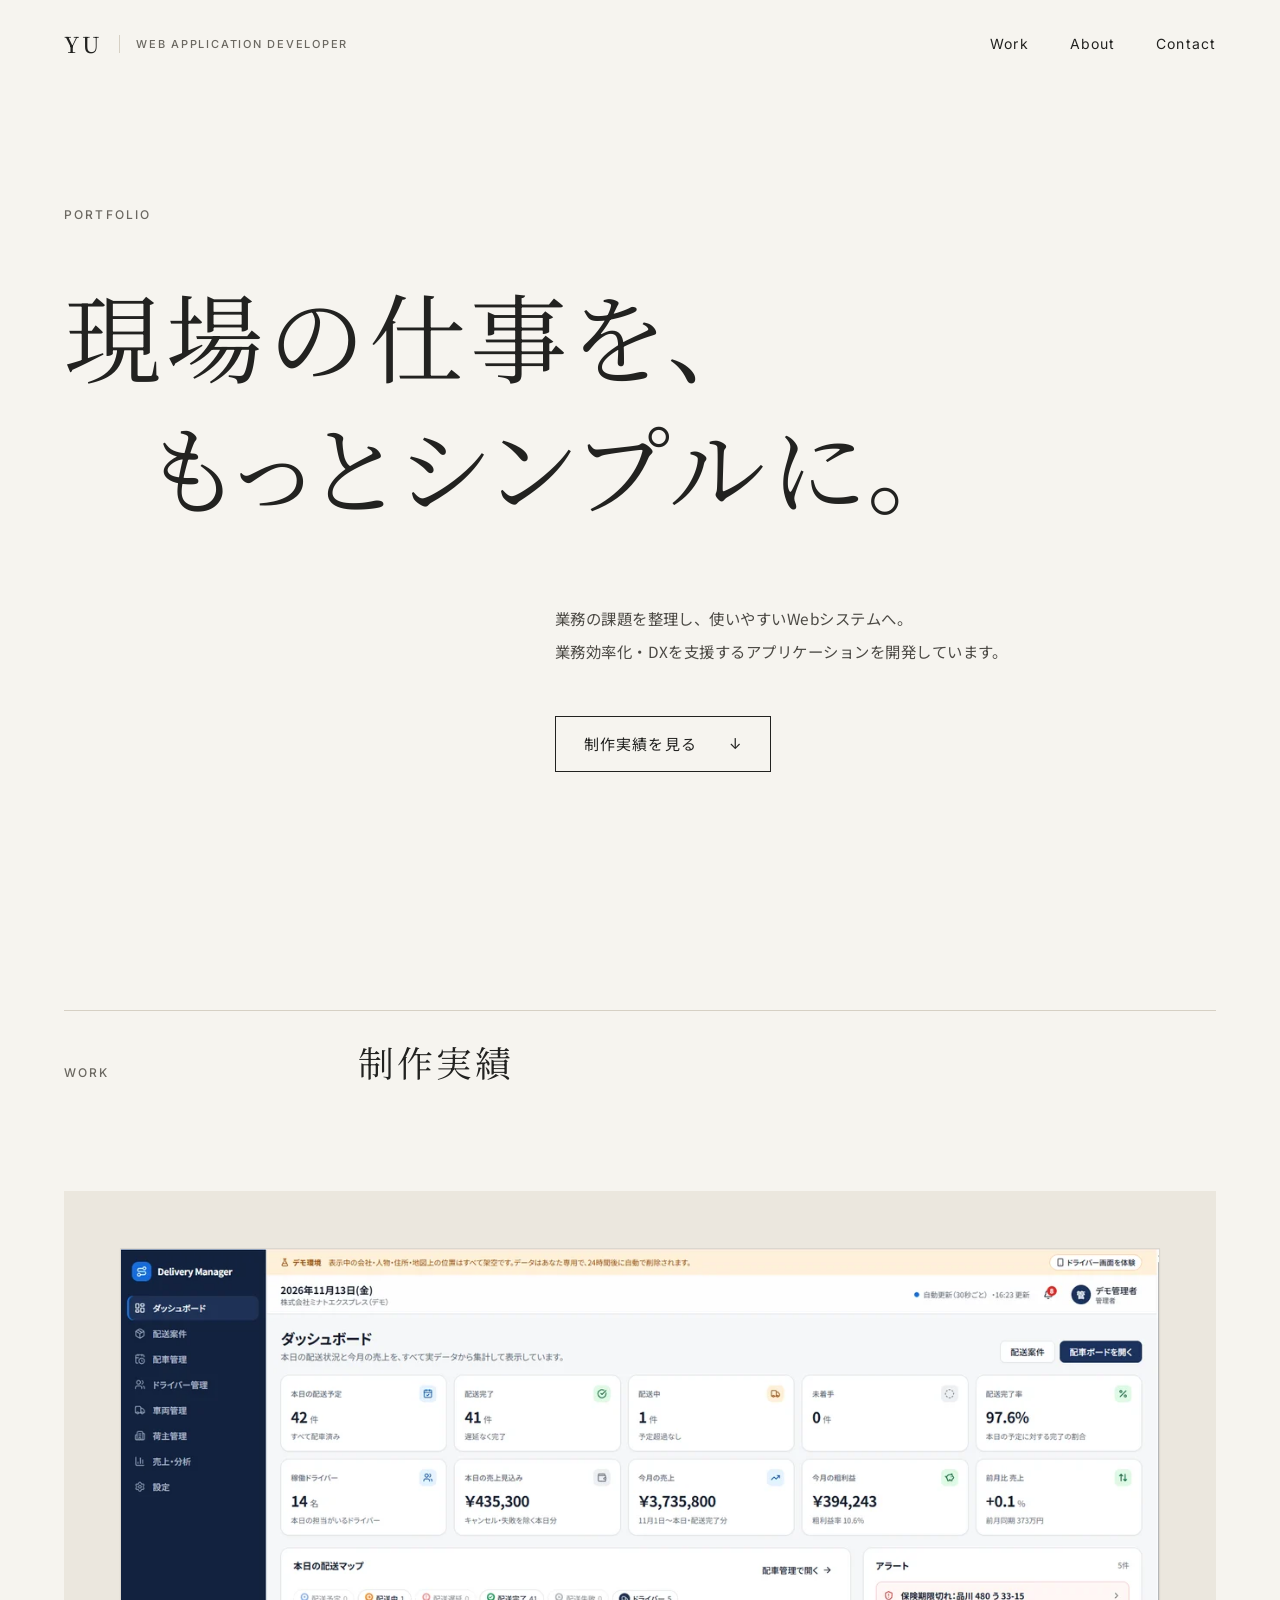
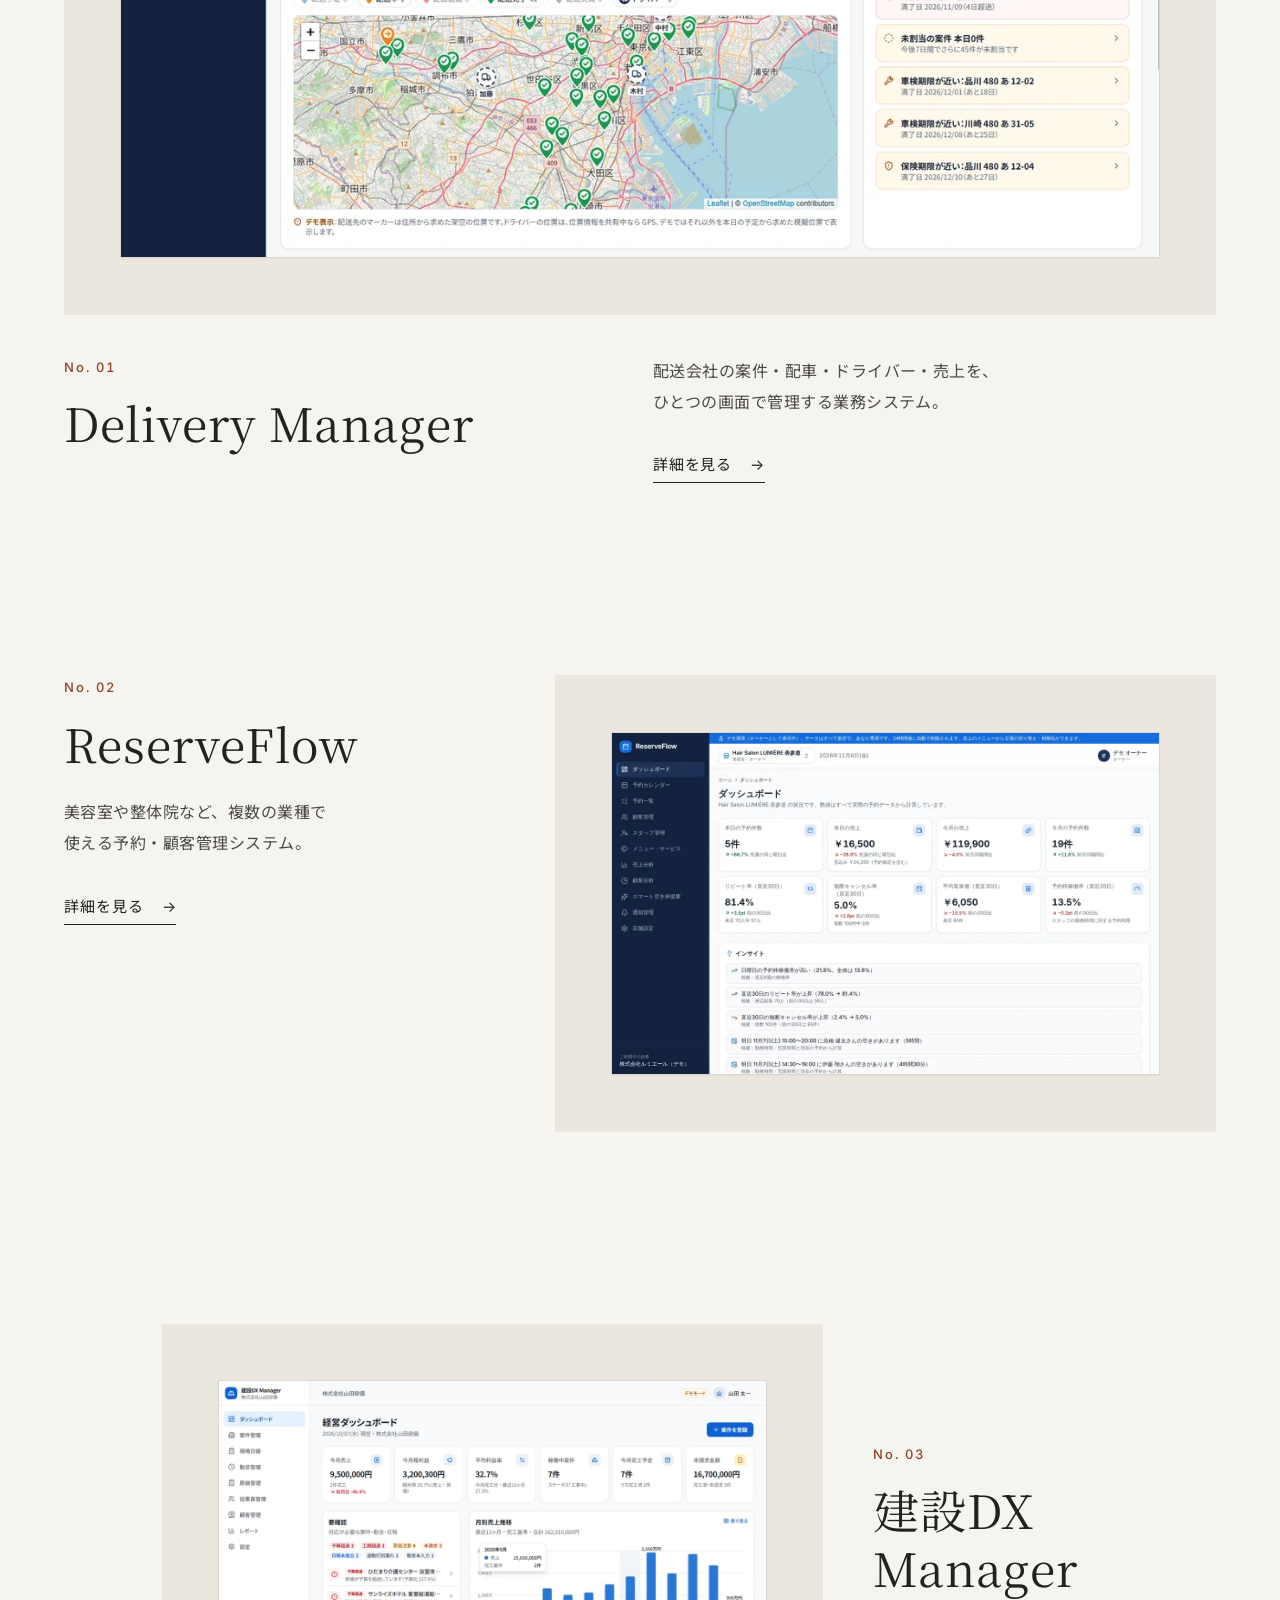
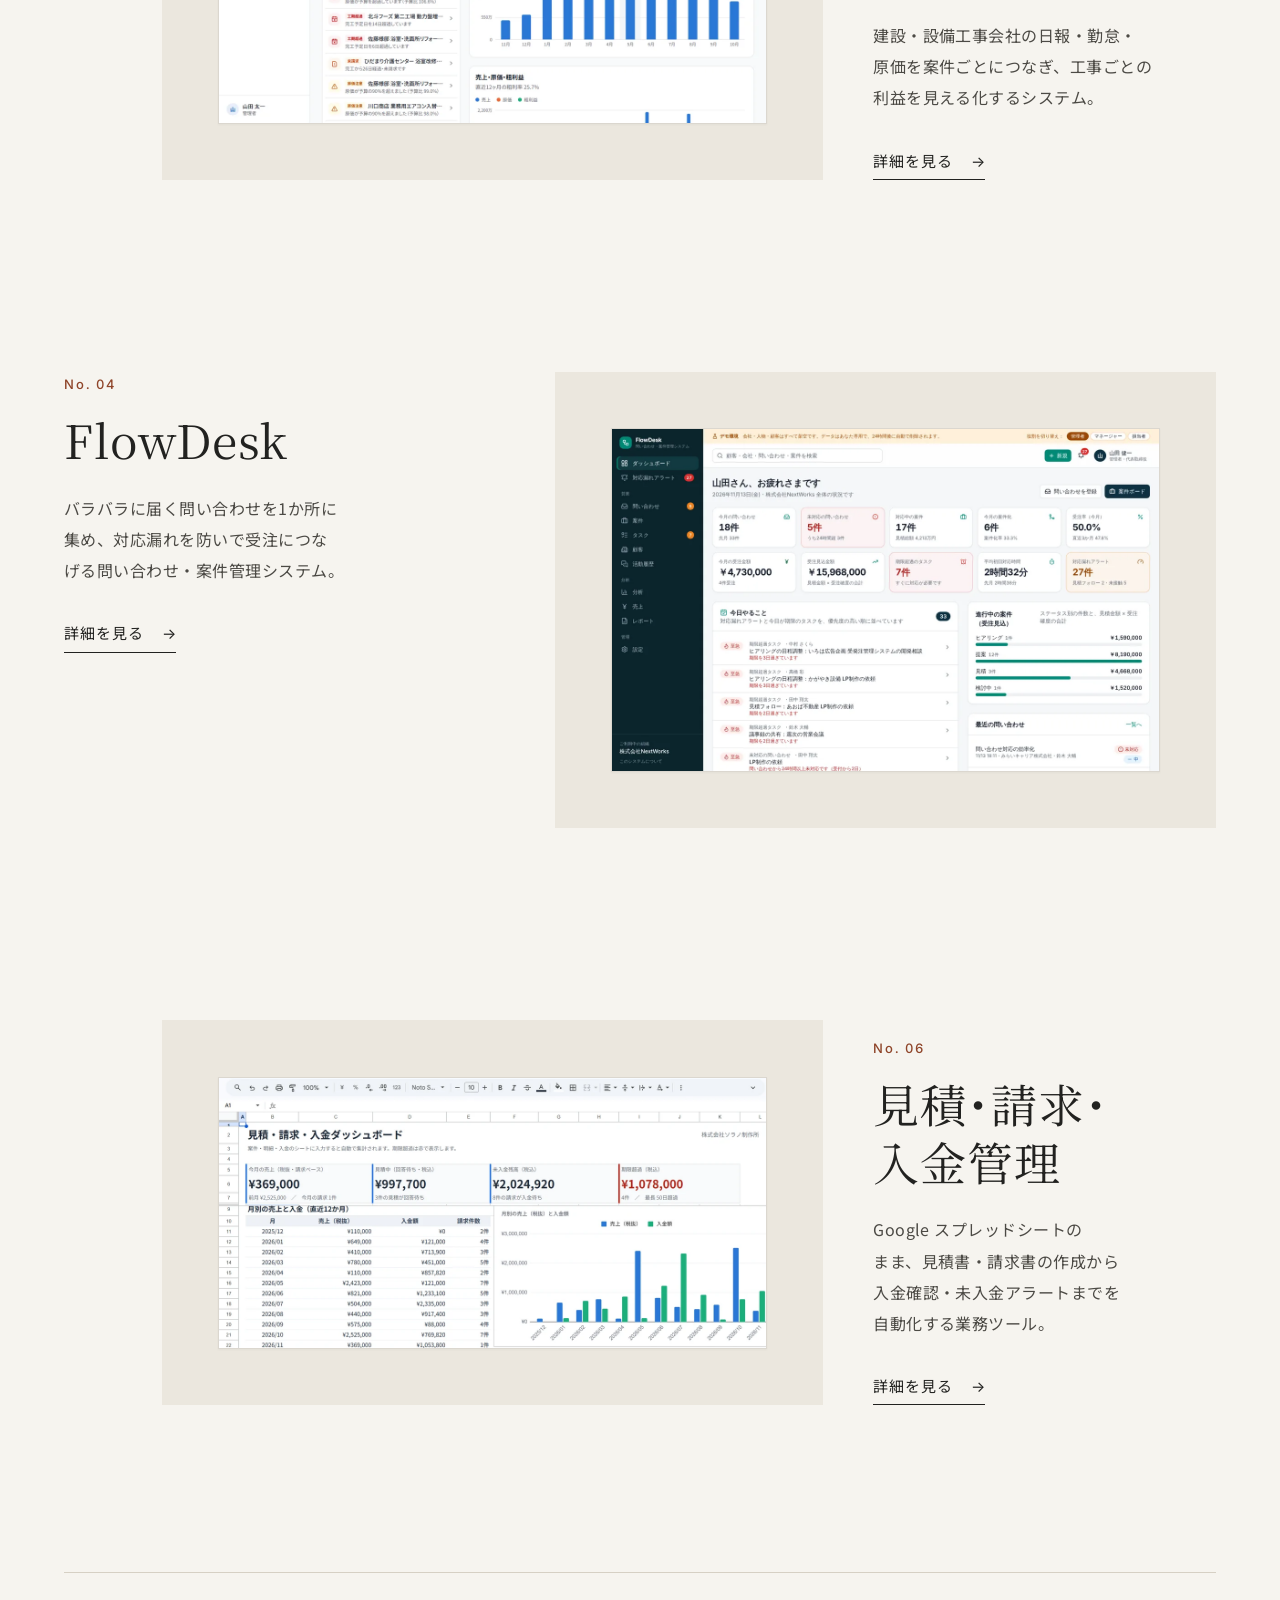
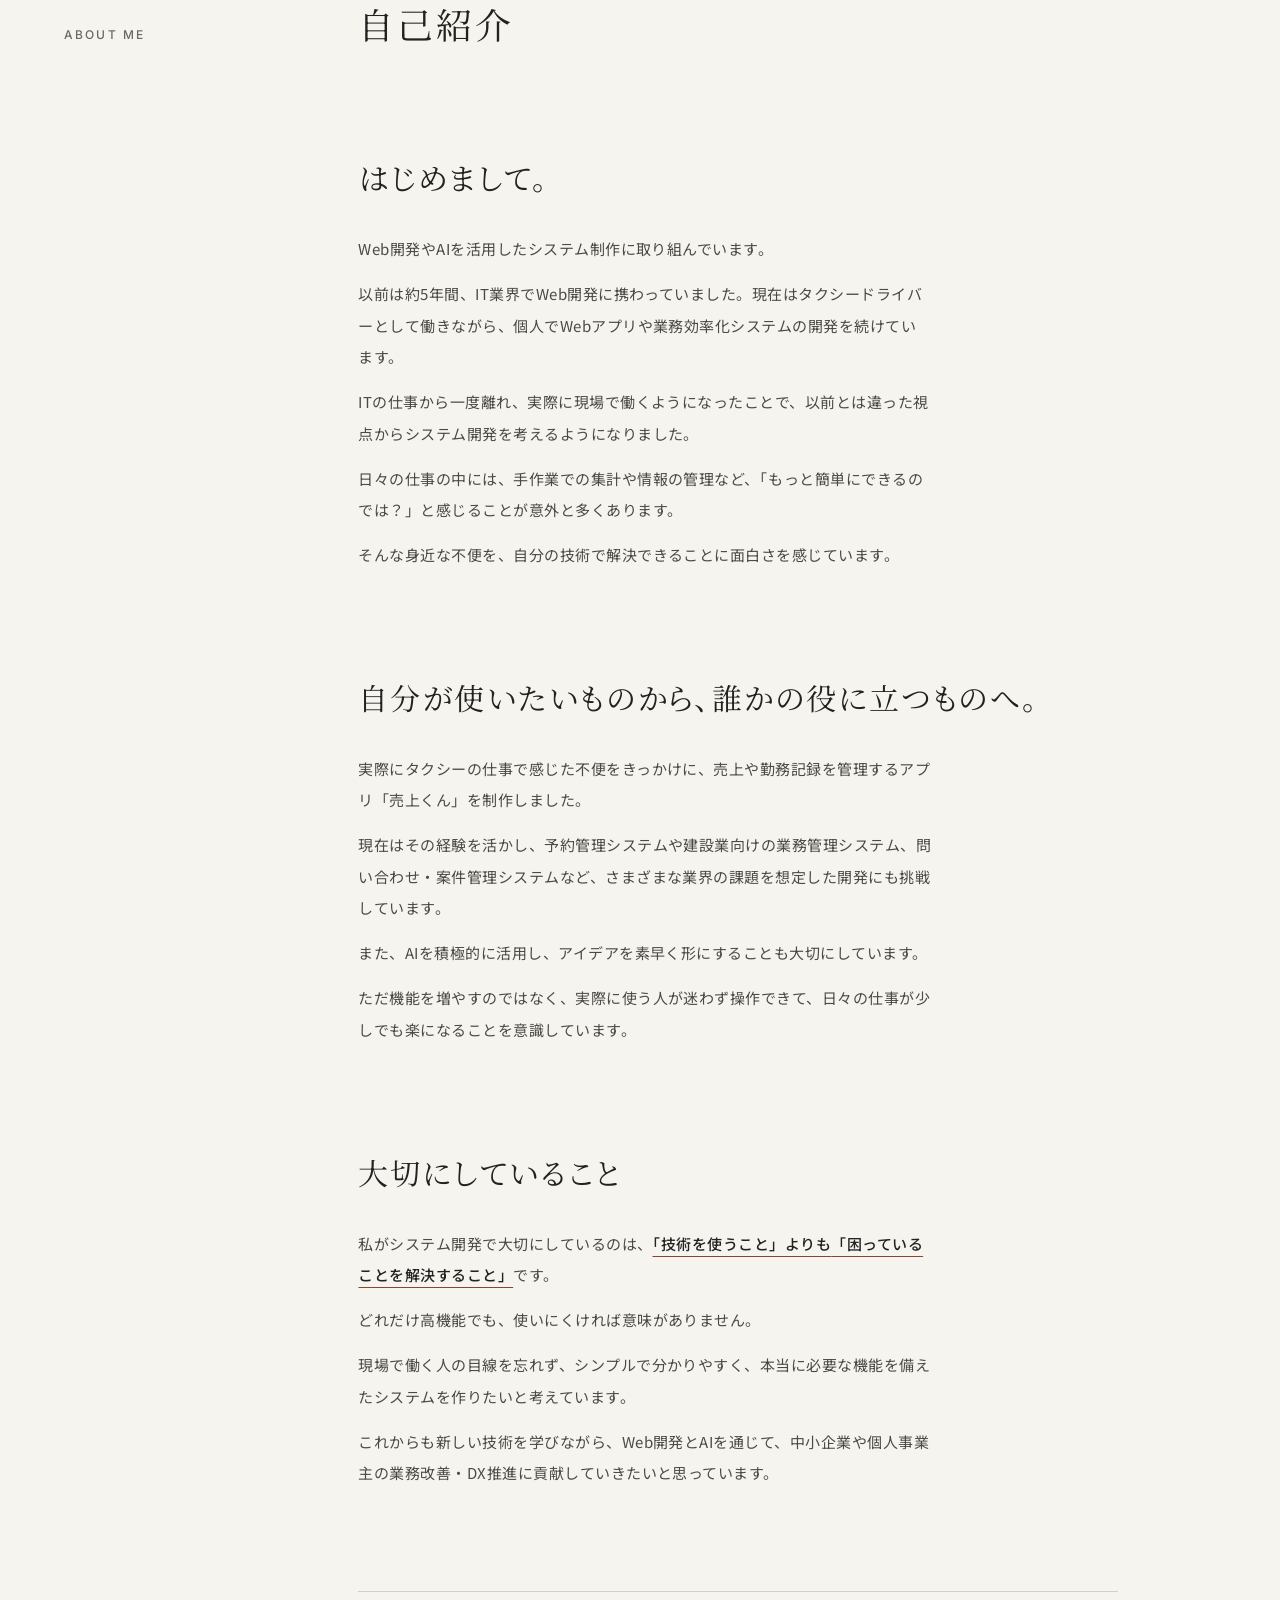
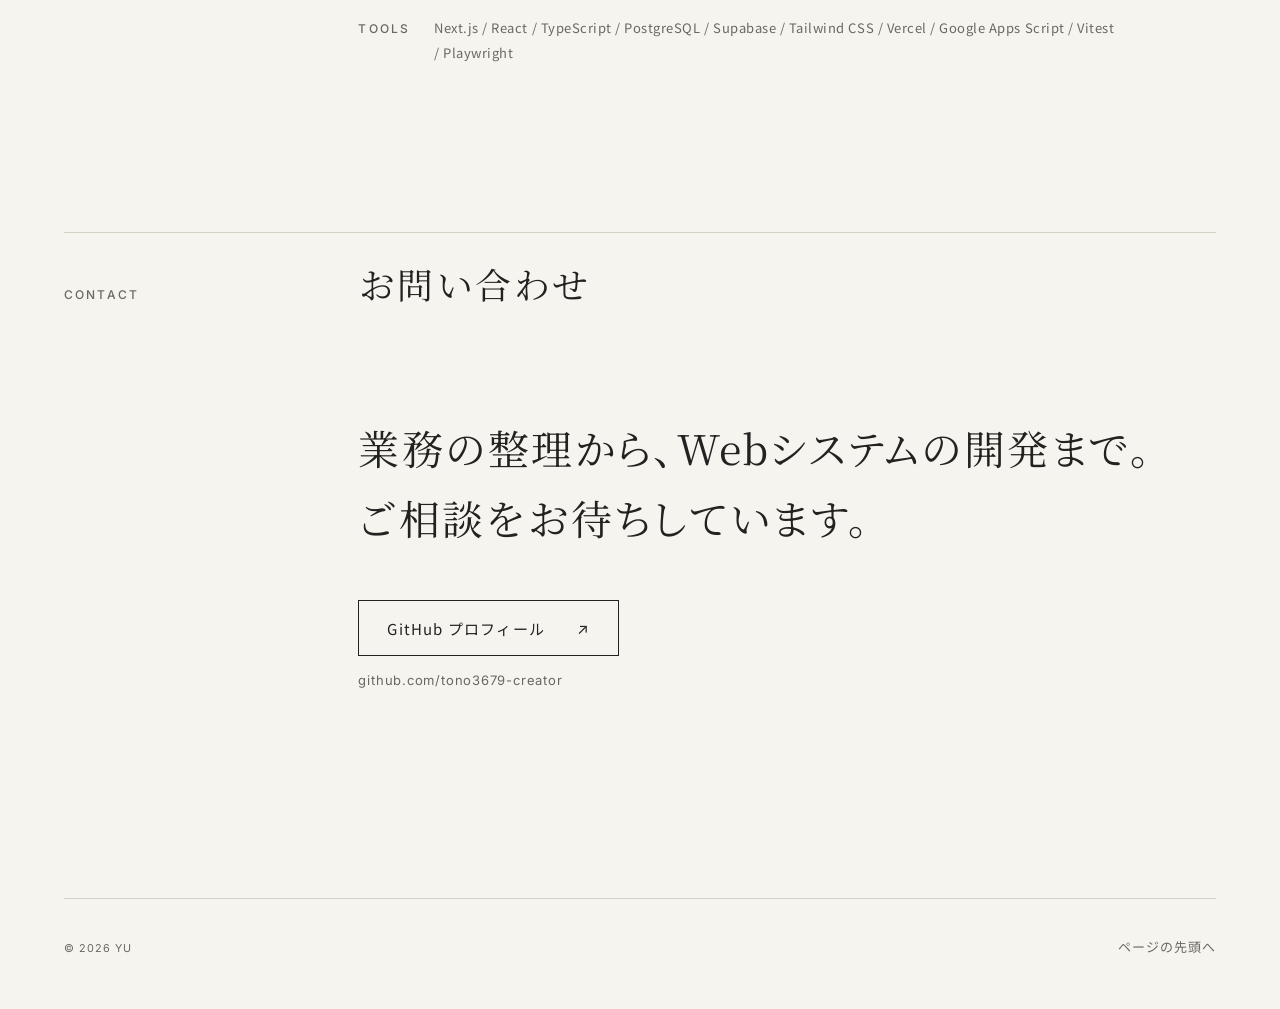
==== commit 30205ce3: "見積・請求・入金管理（スプレッドシート＋GAS）を制作実績 No. 06 に追加 Co-Authored-By: Claude Opus 5.5 <noreply@anthropic.com> Cla" ====
--- a/index.html
+++ b/index.html
@@ -4,13 +4,13 @@
 <meta charset="utf-8">
 <meta name="viewport" content="width=device-width, initial-scale=1">
 <title>YU Portfolio | 業務効率化・DXを支援するWebアプリケーション開発</title>
-<meta name="description" content="業務の課題を整理し、使いやすいWebシステムへ。配送・予約・建設業向けの業務管理システムや問い合わせ・案件管理システムなど、業務効率化・DXを支援するアプリケーションを開発しています。">
+<meta name="description" content="業務の課題を整理し、使いやすいWebシステムへ。配送・予約・建設業向けの業務管理システムや問い合わせ・案件管理システム、スプレッドシートでの請求業務の自動化など、業務効率化・DXを支援するアプリケーションを開発しています。">
 <link rel="canonical" href="https://tono3679-creator.github.io/">
 <meta name="theme-color" content="#f6f4ef">
 <meta property="og:type" content="website">
 <meta property="og:site_name" content="YU Portfolio">
 <meta property="og:title" content="YU Portfolio | 業務効率化・DXを支援するWebアプリケーション開発">
-<meta property="og:description" content="業務の課題を整理し、使いやすいWebシステムへ。配送・予約・建設業向けの業務管理システムや問い合わせ・案件管理システムなど、業務効率化・DXを支援するアプリケーションを開発しています。">
+<meta property="og:description" content="業務の課題を整理し、使いやすいWebシステムへ。配送・予約・建設業向けの業務管理システムや問い合わせ・案件管理システム、スプレッドシートでの請求業務の自動化など、業務効率化・DXを支援するアプリケーションを開発しています。">
 <meta property="og:url" content="https://tono3679-creator.github.io/">
 <meta property="og:image" content="https://tono3679-creator.github.io/images/og.jpg">
 <meta property="og:locale" content="ja_JP">
@@ -105,6 +105,19 @@
           <div class="work-body">
             <p class="work-desc">バラバラに届く問い合わせを1か所に集め、対応漏れを防いで受注につなげる問い合わせ・案件管理システム。</p>
             <p class="work-more"><a class="text-link" href="works/flowdesk/">詳細を見る<span class="visually-hidden">（FlowDesk）</span> <span class="arrow" aria-hidden="true">→</span></a></p>
+          </div>
+        </article>
+        <article class="work grid work--left" aria-labelledby="w-gas-billing-system">
+          <header class="work-head">
+            <span class="no">No. 06</span>
+            <h3 class="work-title" id="w-gas-billing-system"><a href="works/gas-billing-system/">見積・請求・入金管理</a></h3>
+          </header>
+          <figure class="work-figure">
+            <a class="frame" href="works/gas-billing-system/" tabindex="-1" aria-hidden="true"><img src="images/gas-billing-dashboard.webp" width="1200" height="594" alt="" decoding="async" loading="lazy"></a>
+          </figure>
+          <div class="work-body">
+            <p class="work-desc">Google スプレッドシートのまま、見積書・請求書の作成から入金確認・未入金アラートまでを自動化する業務ツール。</p>
+            <p class="work-more"><a class="text-link" href="works/gas-billing-system/">詳細を見る<span class="visually-hidden">（見積・請求・入金管理）</span> <span class="arrow" aria-hidden="true">→</span></a></p>
           </div>
         </article>
       </div>
@@ -149,7 +162,7 @@
           </section>
           <dl class="tools">
             <dt class="label">Tools</dt>
-            <dd>Next.js / React / TypeScript / PostgreSQL / Supabase / Tailwind CSS / Vercel / Vitest / Playwright</dd>
+            <dd>Next.js / React / TypeScript / PostgreSQL / Supabase / Tailwind CSS / Vercel / Google Apps Script / Vitest / Playwright</dd>
           </dl>
         </div>
       </div>
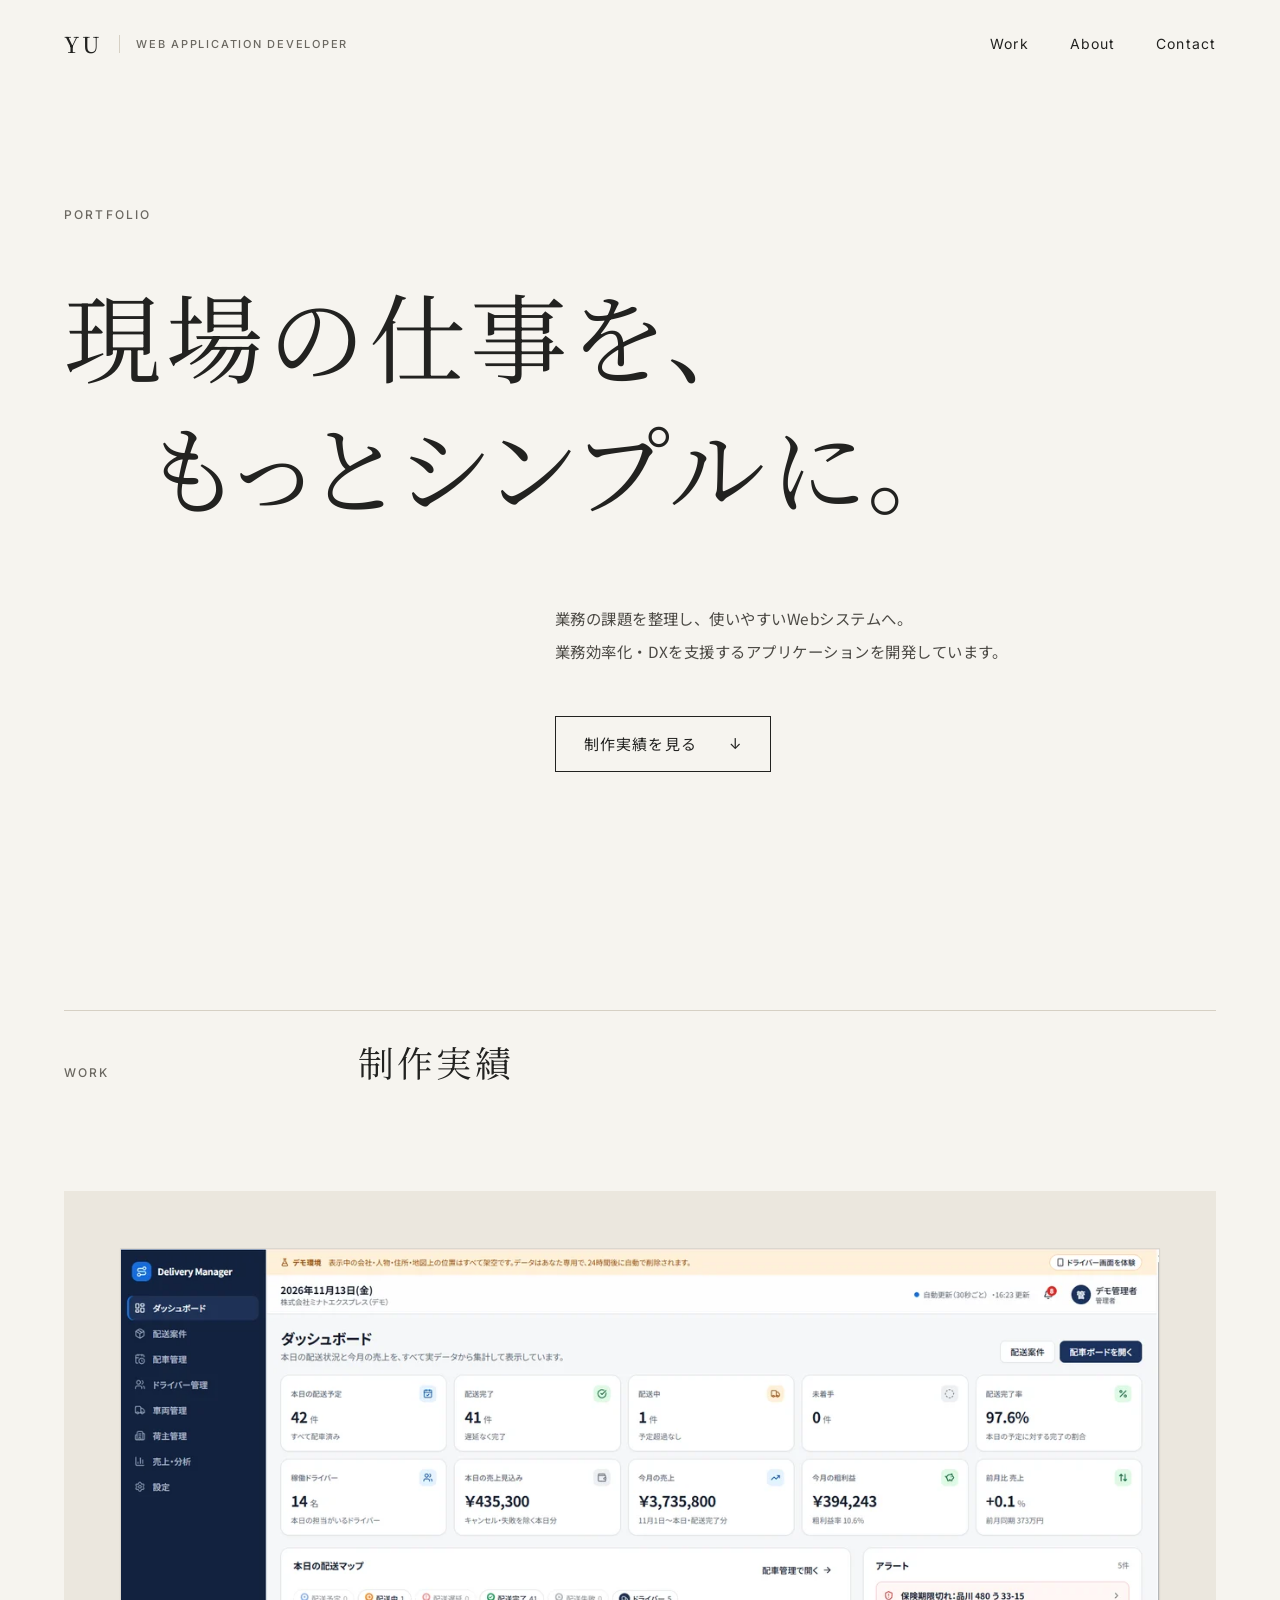
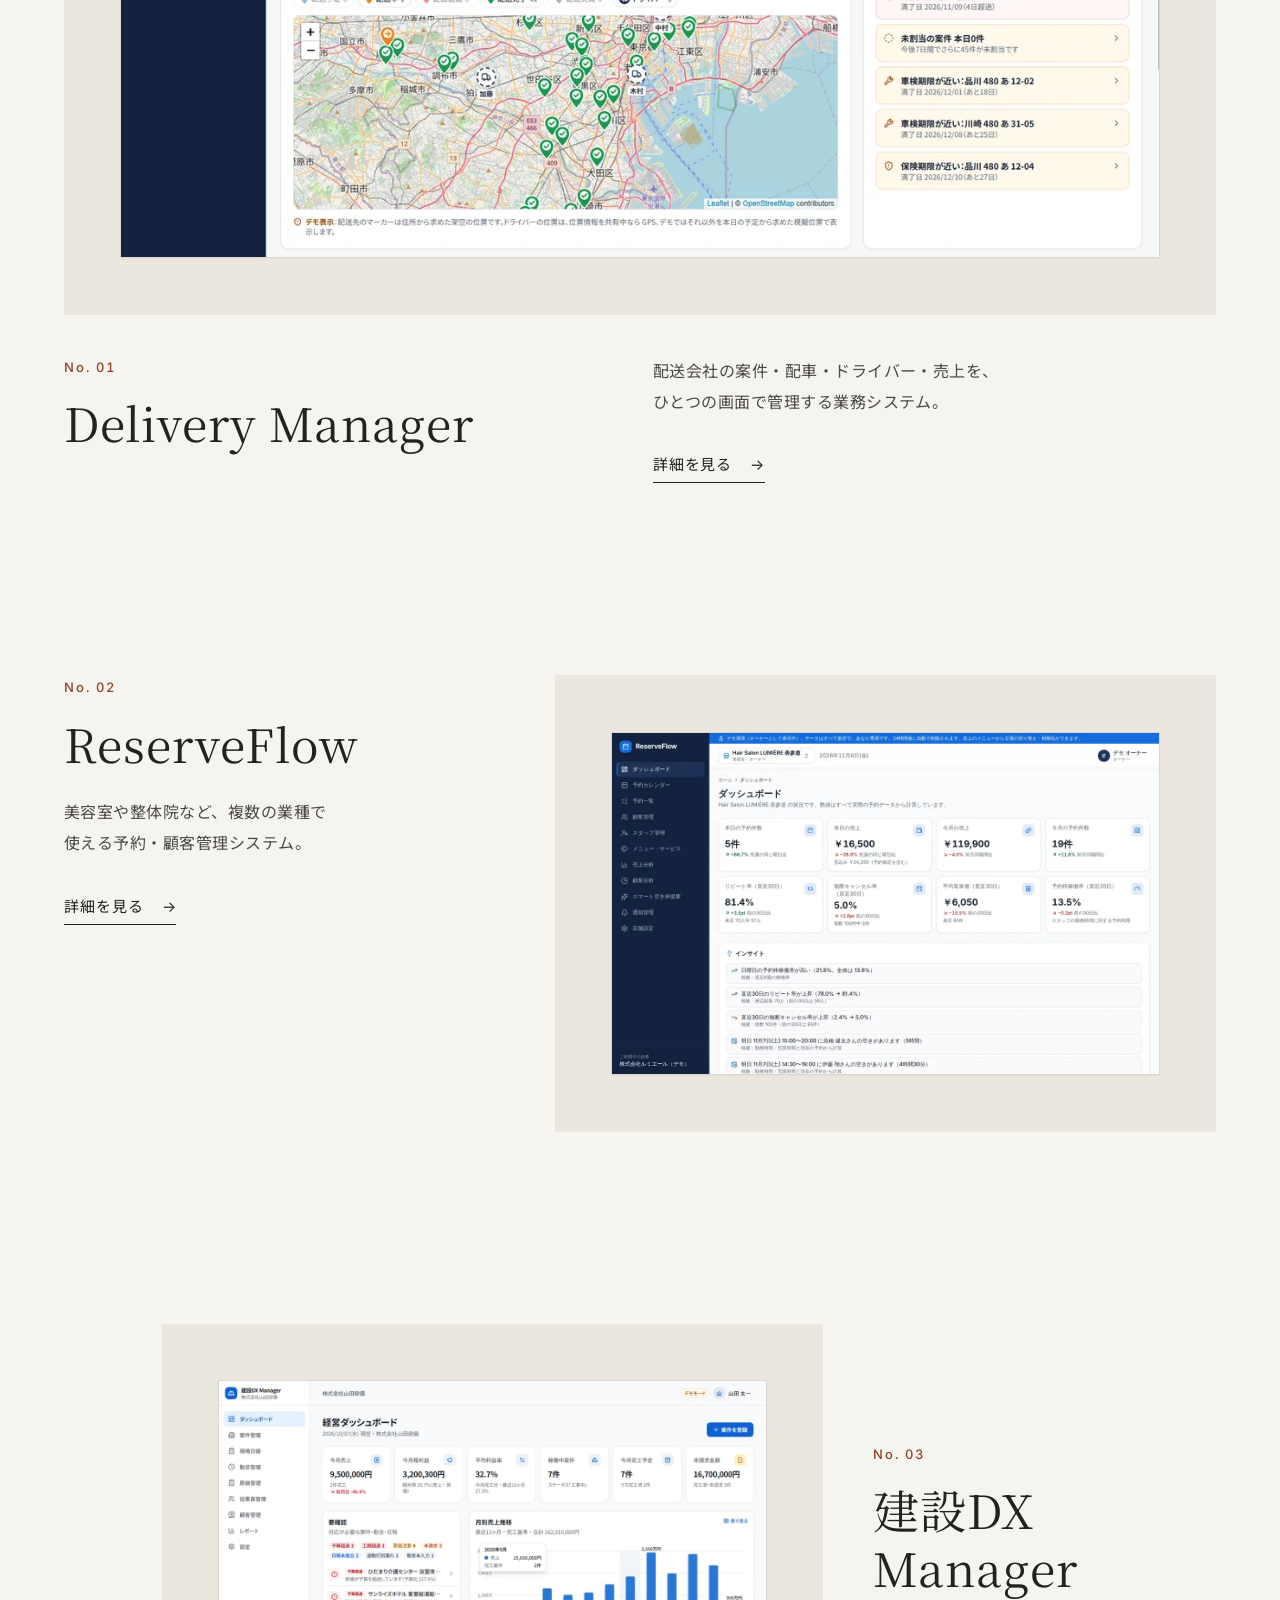
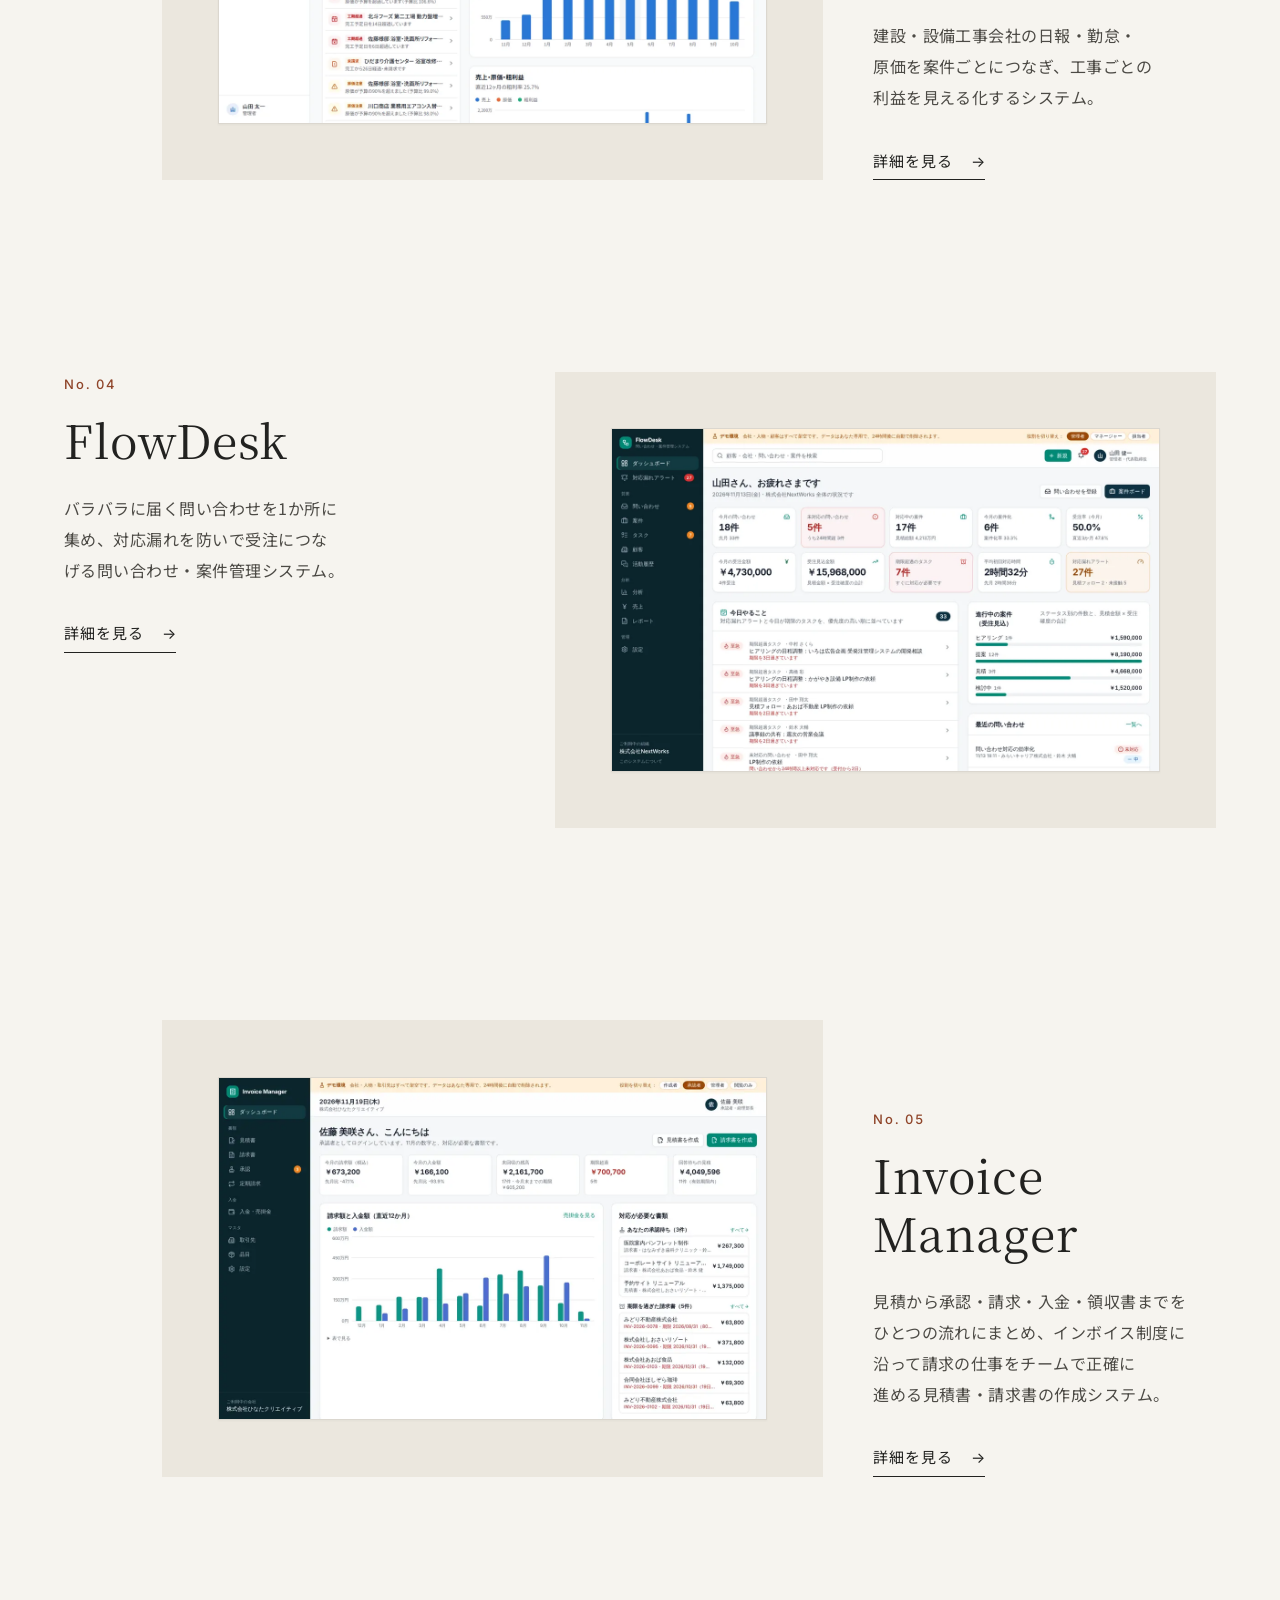
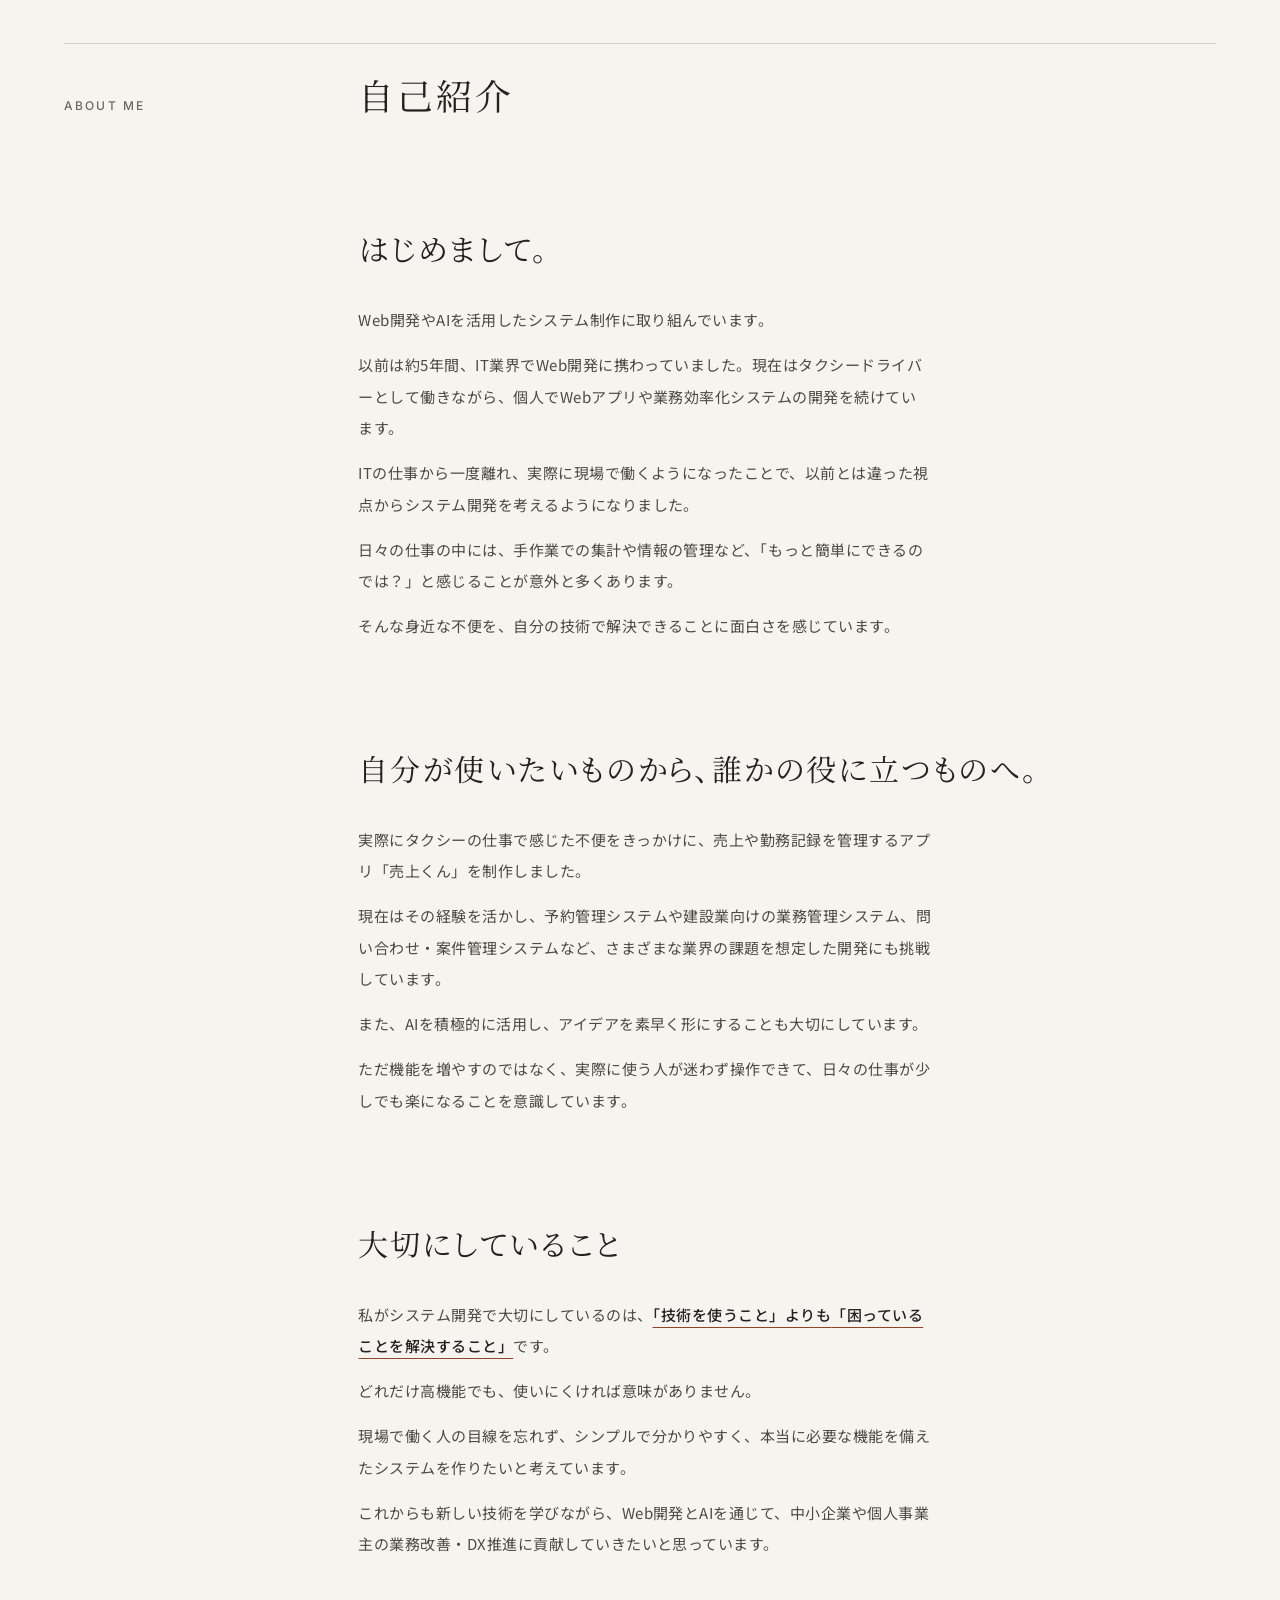
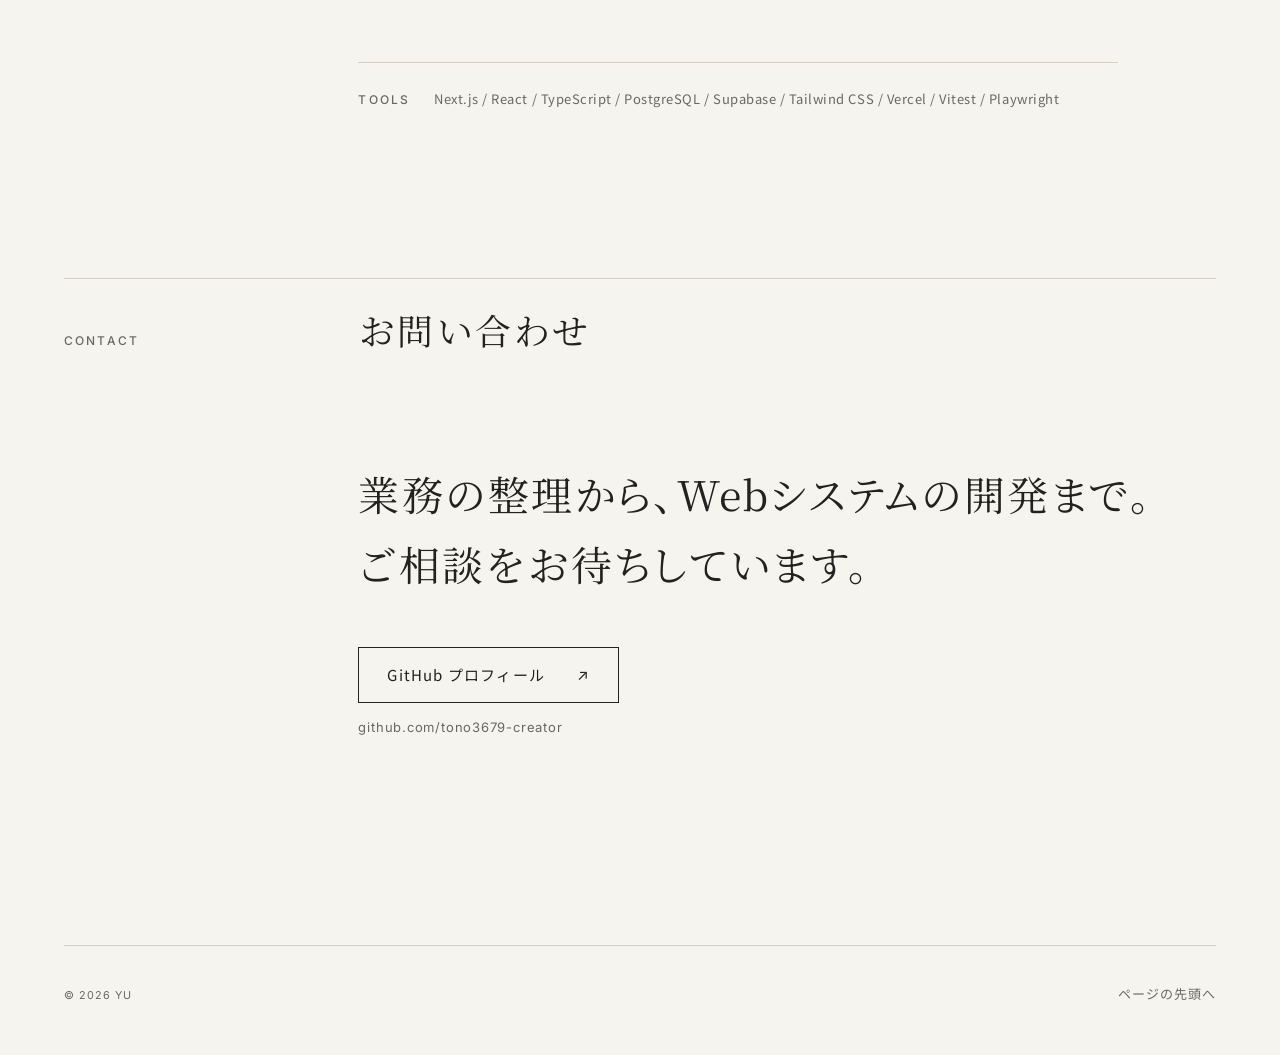
==== commit abef875f: "請求書作成システム（Invoice Manager）を制作実績の No. 05 に追加する Co-Authored-By: Claude Opus 5.5 <noreply@anthropic.com" ====
--- a/index.html
+++ b/index.html
@@ -4,13 +4,13 @@
 <meta charset="utf-8">
 <meta name="viewport" content="width=device-width, initial-scale=1">
 <title>YU Portfolio | 業務効率化・DXを支援するWebアプリケーション開発</title>
-<meta name="description" content="業務の課題を整理し、使いやすいWebシステムへ。配送・予約・建設業向けの業務管理システムや問い合わせ・案件管理システム、スプレッドシートでの請求業務の自動化など、業務効率化・DXを支援するアプリケーションを開発しています。">
+<meta name="description" content="業務の課題を整理し、使いやすいWebシステムへ。配送・予約・建設業向けの業務管理システムや問い合わせ・案件管理システムなど、業務効率化・DXを支援するアプリケーションを開発しています。">
 <link rel="canonical" href="https://tono3679-creator.github.io/">
 <meta name="theme-color" content="#f6f4ef">
 <meta property="og:type" content="website">
 <meta property="og:site_name" content="YU Portfolio">
 <meta property="og:title" content="YU Portfolio | 業務効率化・DXを支援するWebアプリケーション開発">
-<meta property="og:description" content="業務の課題を整理し、使いやすいWebシステムへ。配送・予約・建設業向けの業務管理システムや問い合わせ・案件管理システム、スプレッドシートでの請求業務の自動化など、業務効率化・DXを支援するアプリケーションを開発しています。">
+<meta property="og:description" content="業務の課題を整理し、使いやすいWebシステムへ。配送・予約・建設業向けの業務管理システムや問い合わせ・案件管理システムなど、業務効率化・DXを支援するアプリケーションを開発しています。">
 <meta property="og:url" content="https://tono3679-creator.github.io/">
 <meta property="og:image" content="https://tono3679-creator.github.io/images/og.jpg">
 <meta property="og:locale" content="ja_JP">
@@ -107,17 +107,17 @@
             <p class="work-more"><a class="text-link" href="works/flowdesk/">詳細を見る<span class="visually-hidden">（FlowDesk）</span> <span class="arrow" aria-hidden="true">→</span></a></p>
           </div>
         </article>
-        <article class="work grid work--left" aria-labelledby="w-gas-billing-system">
-          <header class="work-head">
-            <span class="no">No. 06</span>
-            <h3 class="work-title" id="w-gas-billing-system"><a href="works/gas-billing-system/">見積・請求・入金管理</a></h3>
-          </header>
-          <figure class="work-figure">
-            <a class="frame" href="works/gas-billing-system/" tabindex="-1" aria-hidden="true"><img src="images/gas-billing-dashboard.webp" width="1200" height="594" alt="" decoding="async" loading="lazy"></a>
-          </figure>
-          <div class="work-body">
-            <p class="work-desc">Google スプレッドシートのまま、見積書・請求書の作成から入金確認・未入金アラートまでを自動化する業務ツール。</p>
-            <p class="work-more"><a class="text-link" href="works/gas-billing-system/">詳細を見る<span class="visually-hidden">（見積・請求・入金管理）</span> <span class="arrow" aria-hidden="true">→</span></a></p>
+        <article class="work grid work--left" aria-labelledby="w-invoice-manager">
+          <header class="work-head">
+            <span class="no">No. 05</span>
+            <h3 class="work-title" id="w-invoice-manager"><a href="works/invoice-manager/">Invoice Manager</a></h3>
+          </header>
+          <figure class="work-figure">
+            <a class="frame" href="works/invoice-manager/" tabindex="-1" aria-hidden="true"><img src="images/invoice-dashboard.webp" width="1200" height="750" alt="" decoding="async" loading="lazy"></a>
+          </figure>
+          <div class="work-body">
+            <p class="work-desc">見積から承認・請求・入金・領収書までをひとつの流れにまとめ、インボイス制度に沿って請求の仕事をチームで正確に進める見積書・請求書の作成システム。</p>
+            <p class="work-more"><a class="text-link" href="works/invoice-manager/">詳細を見る<span class="visually-hidden">（Invoice Manager）</span> <span class="arrow" aria-hidden="true">→</span></a></p>
           </div>
         </article>
       </div>
@@ -162,7 +162,7 @@
           </section>
           <dl class="tools">
             <dt class="label">Tools</dt>
-            <dd>Next.js / React / TypeScript / PostgreSQL / Supabase / Tailwind CSS / Vercel / Google Apps Script / Vitest / Playwright</dd>
+            <dd>Next.js / React / TypeScript / PostgreSQL / Supabase / Tailwind CSS / Vercel / Vitest / Playwright</dd>
           </dl>
         </div>
       </div>
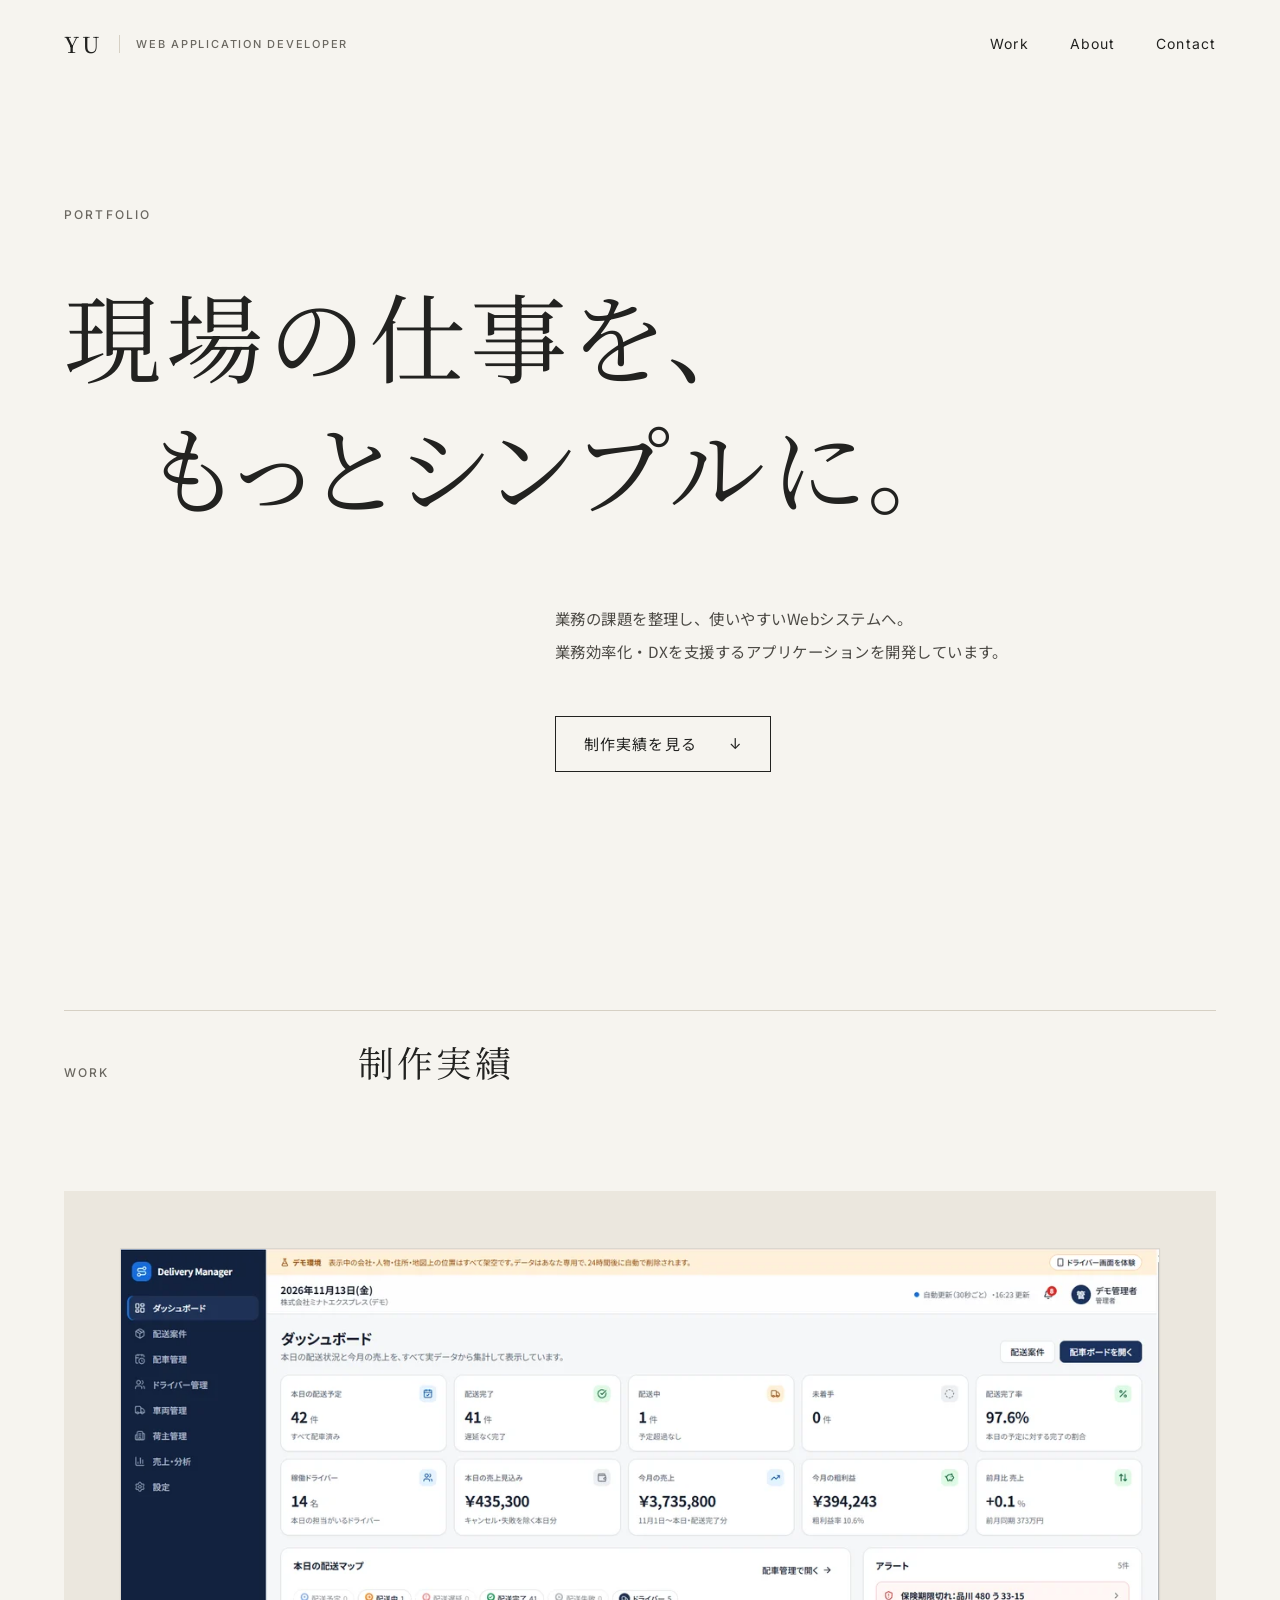
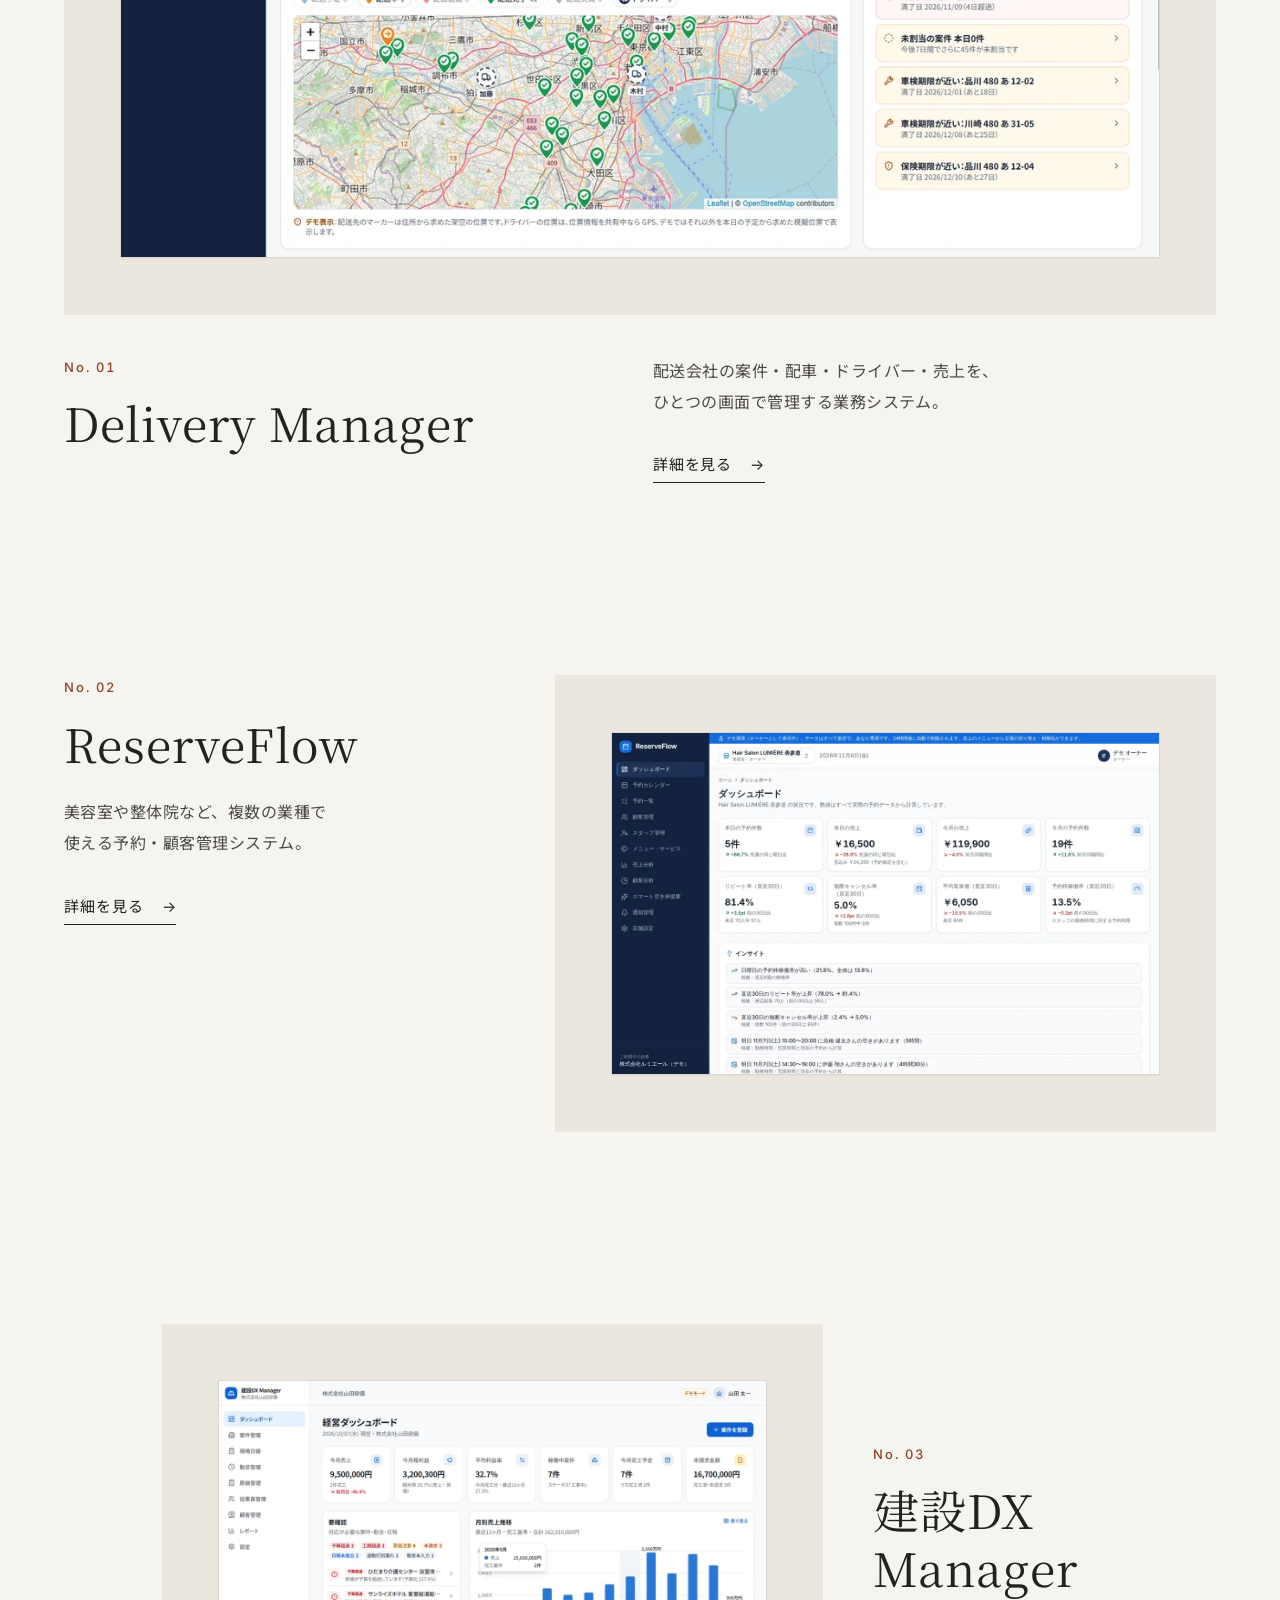
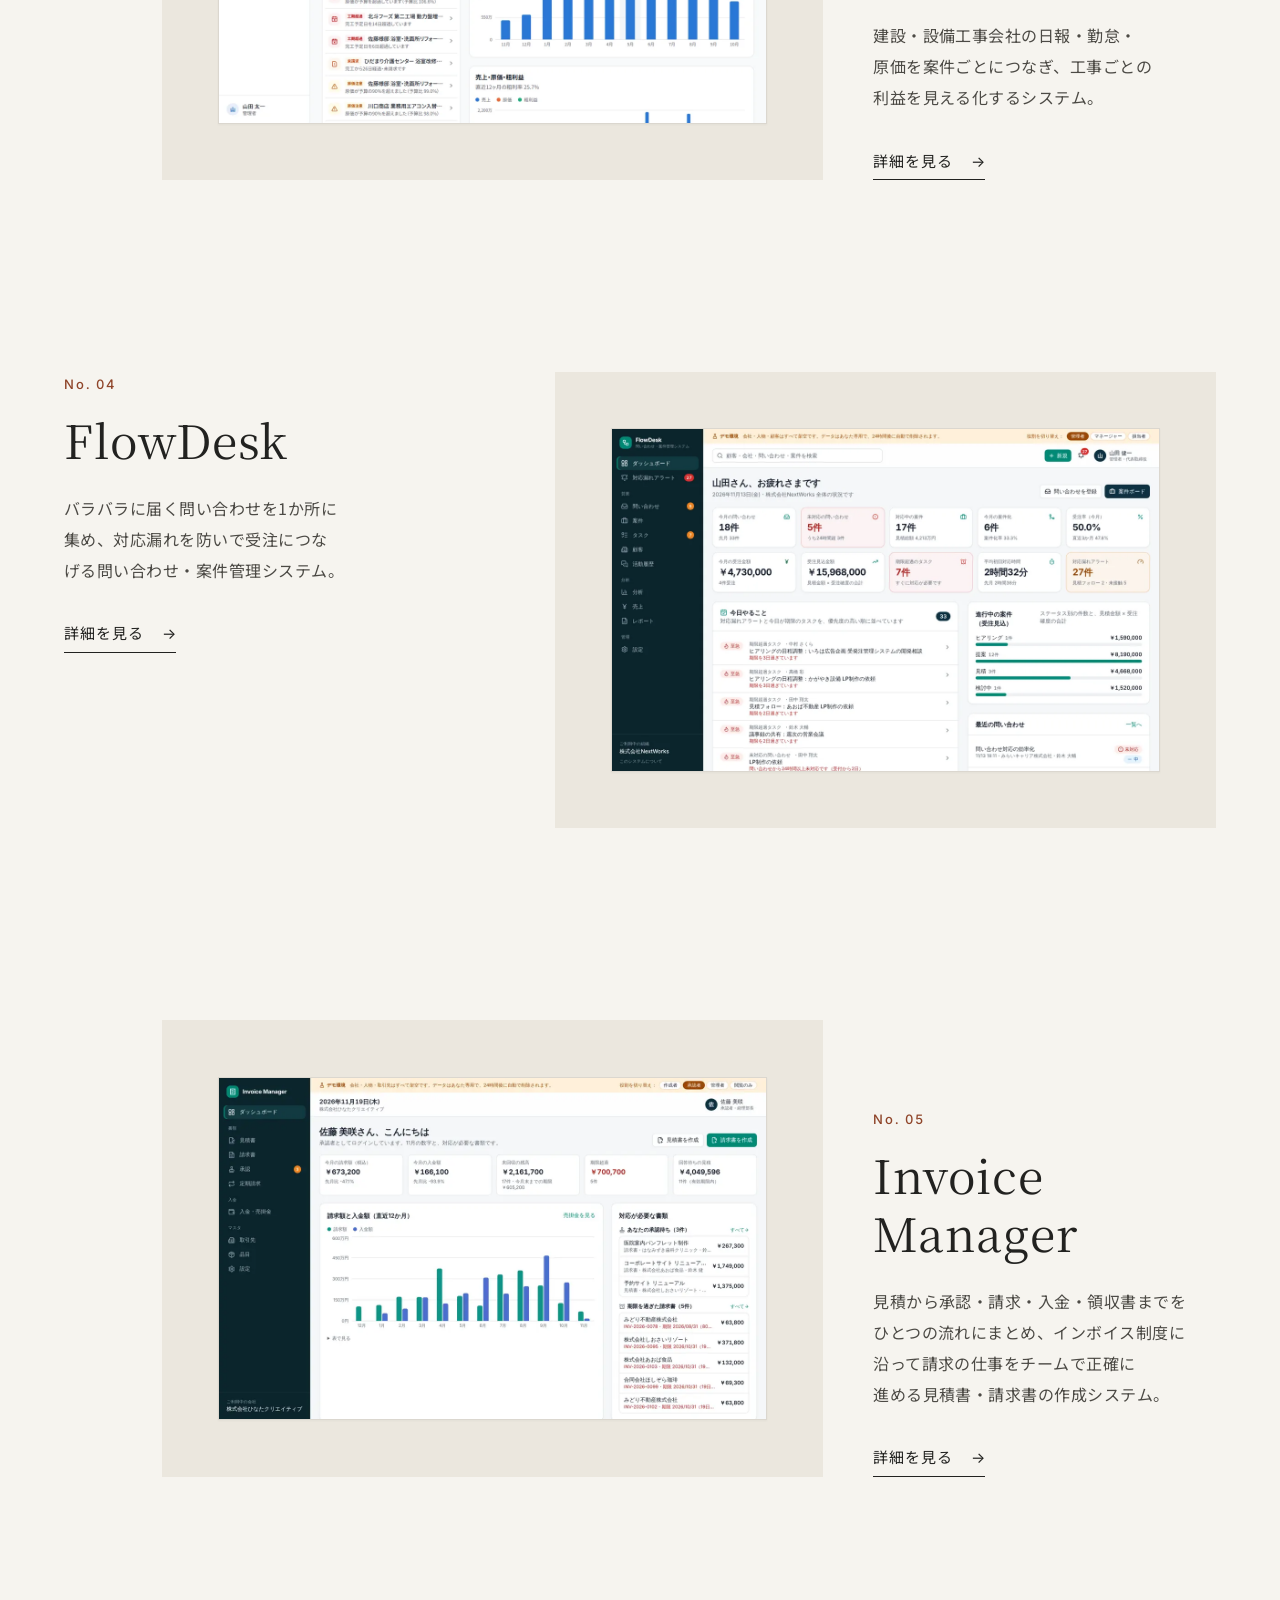
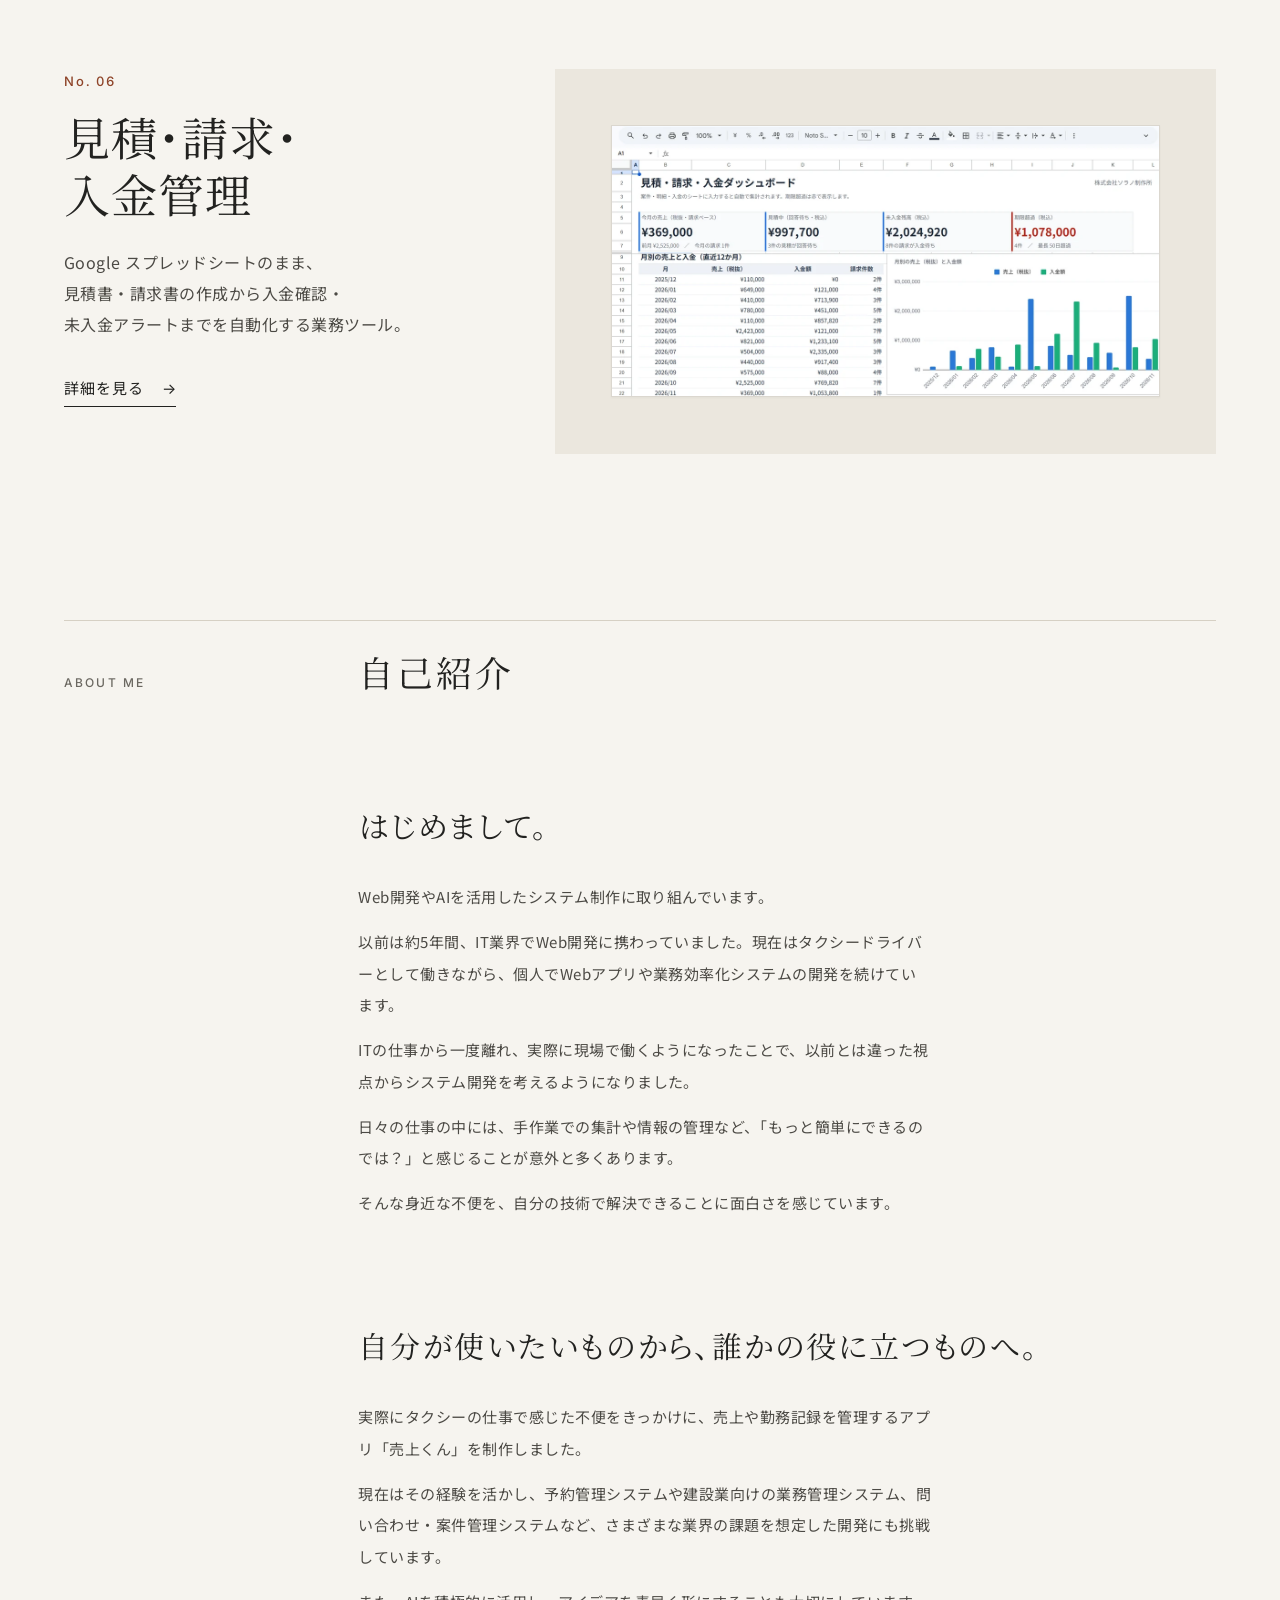
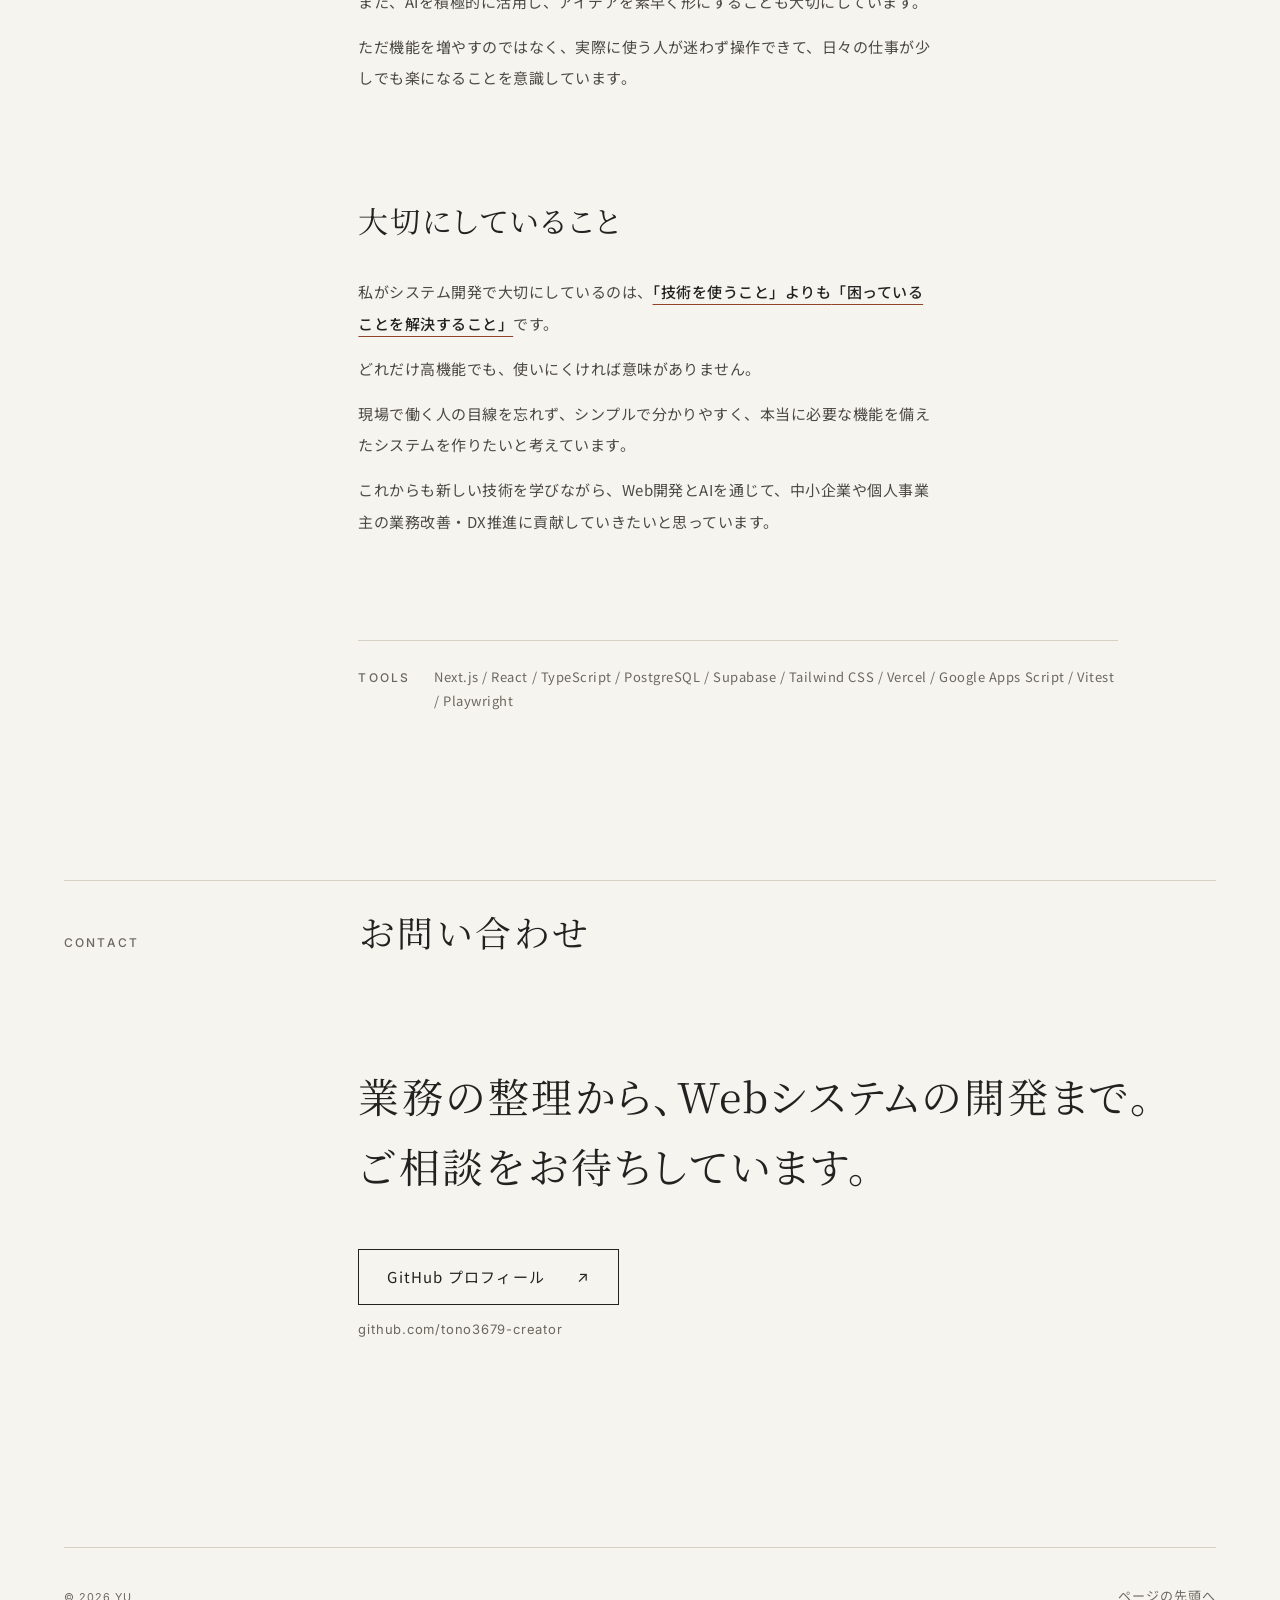
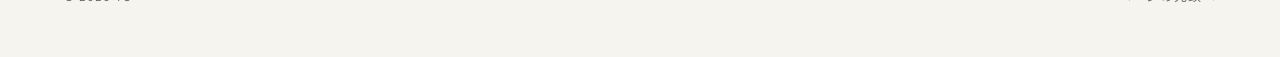
==== commit 0e064c7a: "請求書作成システム（No. 05）の PR を取り込み、No. 06 を後ろに並べる - 制作実績の順番を No. 05 → No. 06 にし、No. 06 を右寄せの配置に - No. 05 の " ====
--- a/index.html
+++ b/index.html
@@ -4,13 +4,13 @@
 <meta charset="utf-8">
 <meta name="viewport" content="width=device-width, initial-scale=1">
 <title>YU Portfolio | 業務効率化・DXを支援するWebアプリケーション開発</title>
-<meta name="description" content="業務の課題を整理し、使いやすいWebシステムへ。配送・予約・建設業向けの業務管理システムや問い合わせ・案件管理システムなど、業務効率化・DXを支援するアプリケーションを開発しています。">
+<meta name="description" content="業務の課題を整理し、使いやすいWebシステムへ。配送・予約・建設業向けの業務管理システムや問い合わせ・案件管理システム、スプレッドシートでの請求業務の自動化など、業務効率化・DXを支援するアプリケーションを開発しています。">
 <link rel="canonical" href="https://tono3679-creator.github.io/">
 <meta name="theme-color" content="#f6f4ef">
 <meta property="og:type" content="website">
 <meta property="og:site_name" content="YU Portfolio">
 <meta property="og:title" content="YU Portfolio | 業務効率化・DXを支援するWebアプリケーション開発">
-<meta property="og:description" content="業務の課題を整理し、使いやすいWebシステムへ。配送・予約・建設業向けの業務管理システムや問い合わせ・案件管理システムなど、業務効率化・DXを支援するアプリケーションを開発しています。">
+<meta property="og:description" content="業務の課題を整理し、使いやすいWebシステムへ。配送・予約・建設業向けの業務管理システムや問い合わせ・案件管理システム、スプレッドシートでの請求業務の自動化など、業務効率化・DXを支援するアプリケーションを開発しています。">
 <meta property="og:url" content="https://tono3679-creator.github.io/">
 <meta property="og:image" content="https://tono3679-creator.github.io/images/og.jpg">
 <meta property="og:locale" content="ja_JP">
@@ -118,6 +118,19 @@
           <div class="work-body">
             <p class="work-desc">見積から承認・請求・入金・領収書までをひとつの流れにまとめ、インボイス制度に沿って請求の仕事をチームで正確に進める見積書・請求書の作成システム。</p>
             <p class="work-more"><a class="text-link" href="works/invoice-manager/">詳細を見る<span class="visually-hidden">（Invoice Manager）</span> <span class="arrow" aria-hidden="true">→</span></a></p>
+          </div>
+        </article>
+        <article class="work grid work--right" aria-labelledby="w-gas-billing-system">
+          <header class="work-head">
+            <span class="no">No. 06</span>
+            <h3 class="work-title" id="w-gas-billing-system"><a href="works/gas-billing-system/">見積・請求・入金管理</a></h3>
+          </header>
+          <figure class="work-figure">
+            <a class="frame" href="works/gas-billing-system/" tabindex="-1" aria-hidden="true"><img src="images/gas-billing-dashboard.webp" width="1200" height="594" alt="" decoding="async" loading="lazy"></a>
+          </figure>
+          <div class="work-body">
+            <p class="work-desc">Google スプレッドシートのまま、見積書・請求書の作成から入金確認・未入金アラートまでを自動化する業務ツール。</p>
+            <p class="work-more"><a class="text-link" href="works/gas-billing-system/">詳細を見る<span class="visually-hidden">（見積・請求・入金管理）</span> <span class="arrow" aria-hidden="true">→</span></a></p>
           </div>
         </article>
       </div>
@@ -162,7 +175,7 @@
           </section>
           <dl class="tools">
             <dt class="label">Tools</dt>
-            <dd>Next.js / React / TypeScript / PostgreSQL / Supabase / Tailwind CSS / Vercel / Vitest / Playwright</dd>
+            <dd>Next.js / React / TypeScript / PostgreSQL / Supabase / Tailwind CSS / Vercel / Google Apps Script / Vitest / Playwright</dd>
           </dl>
         </div>
       </div>
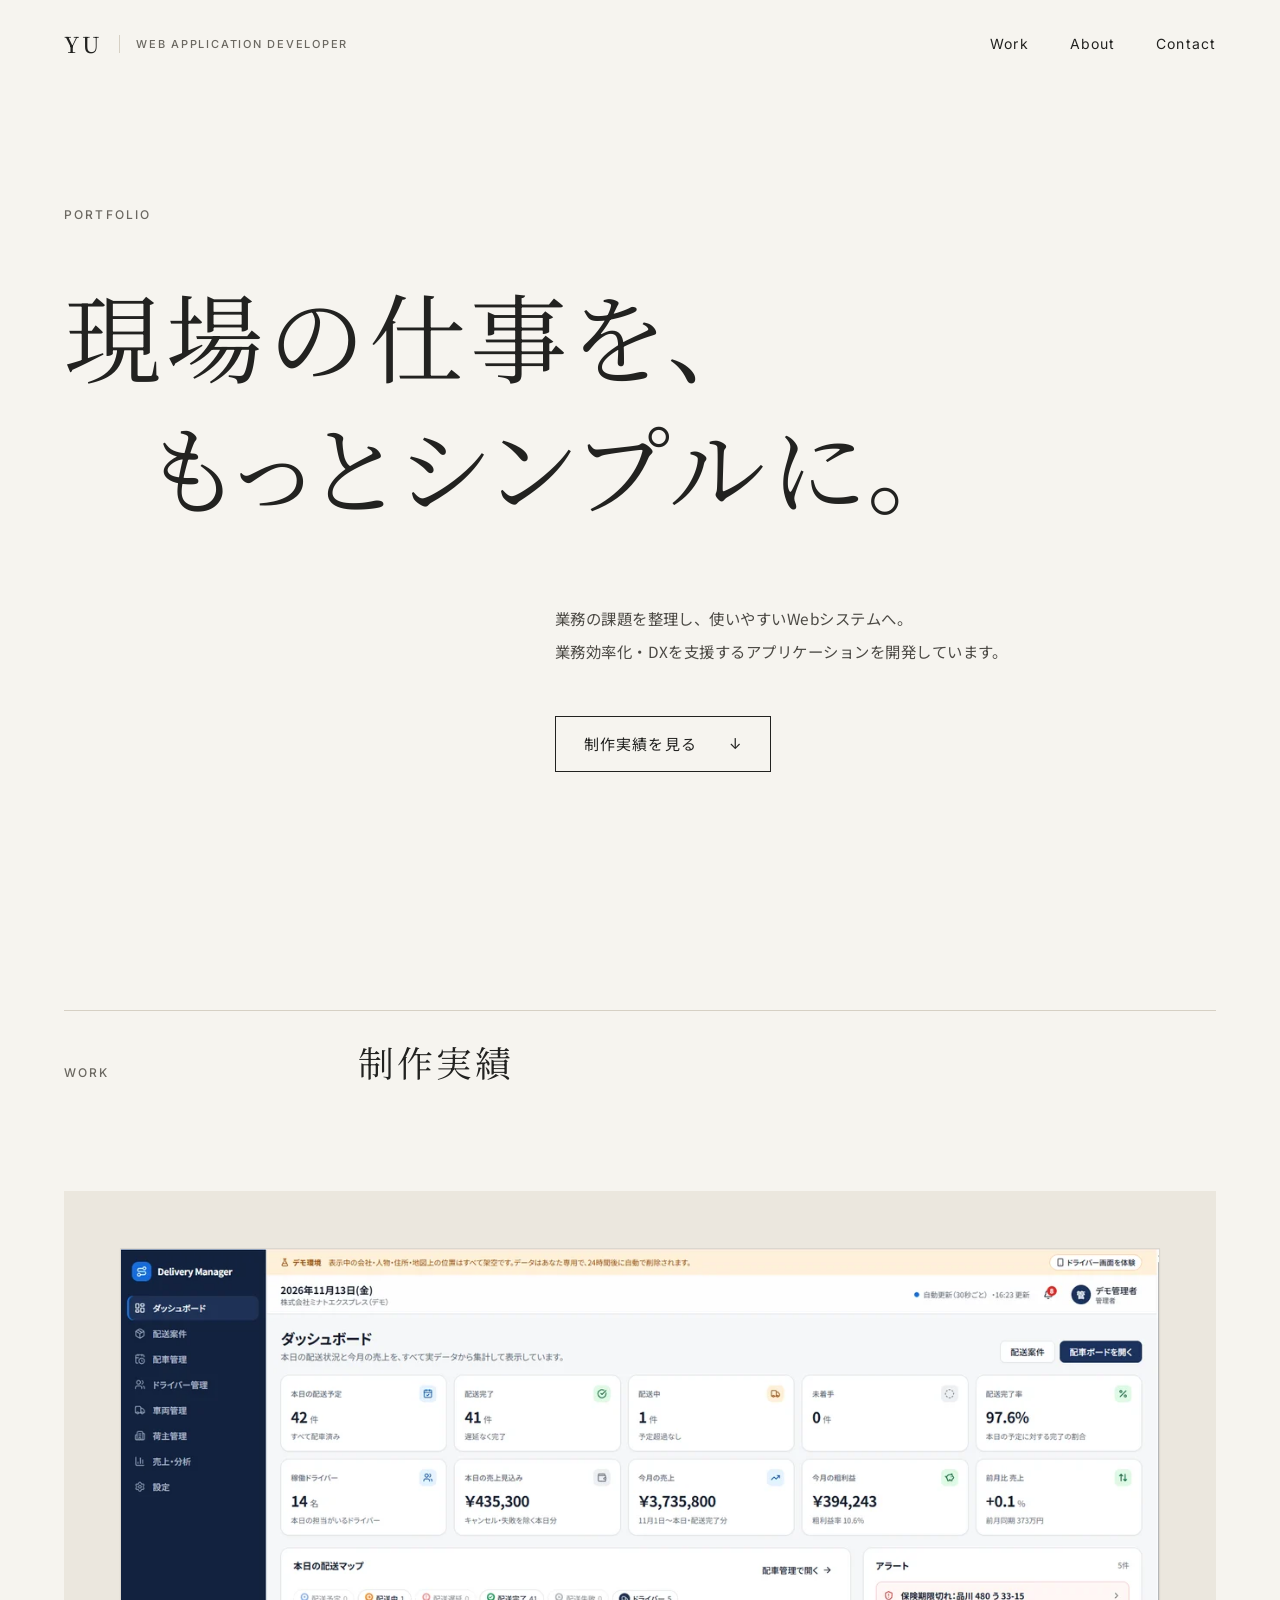
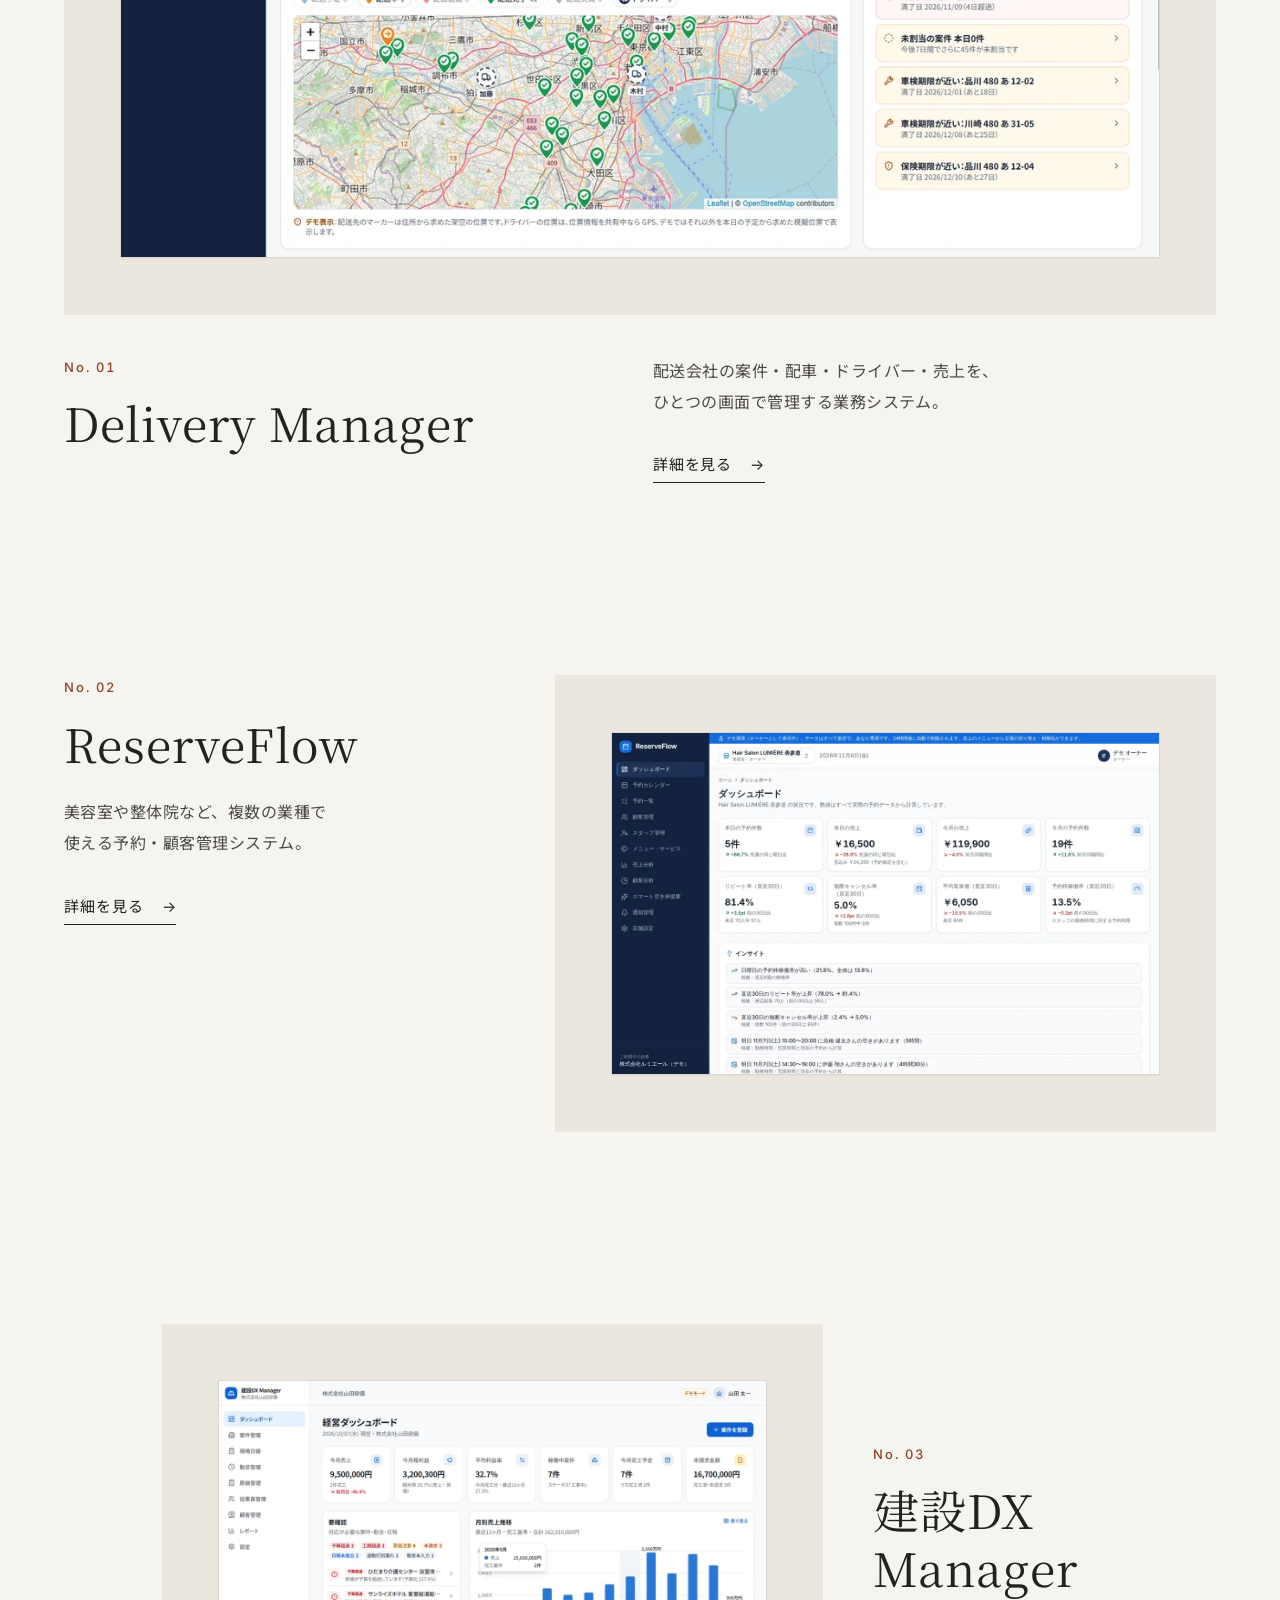
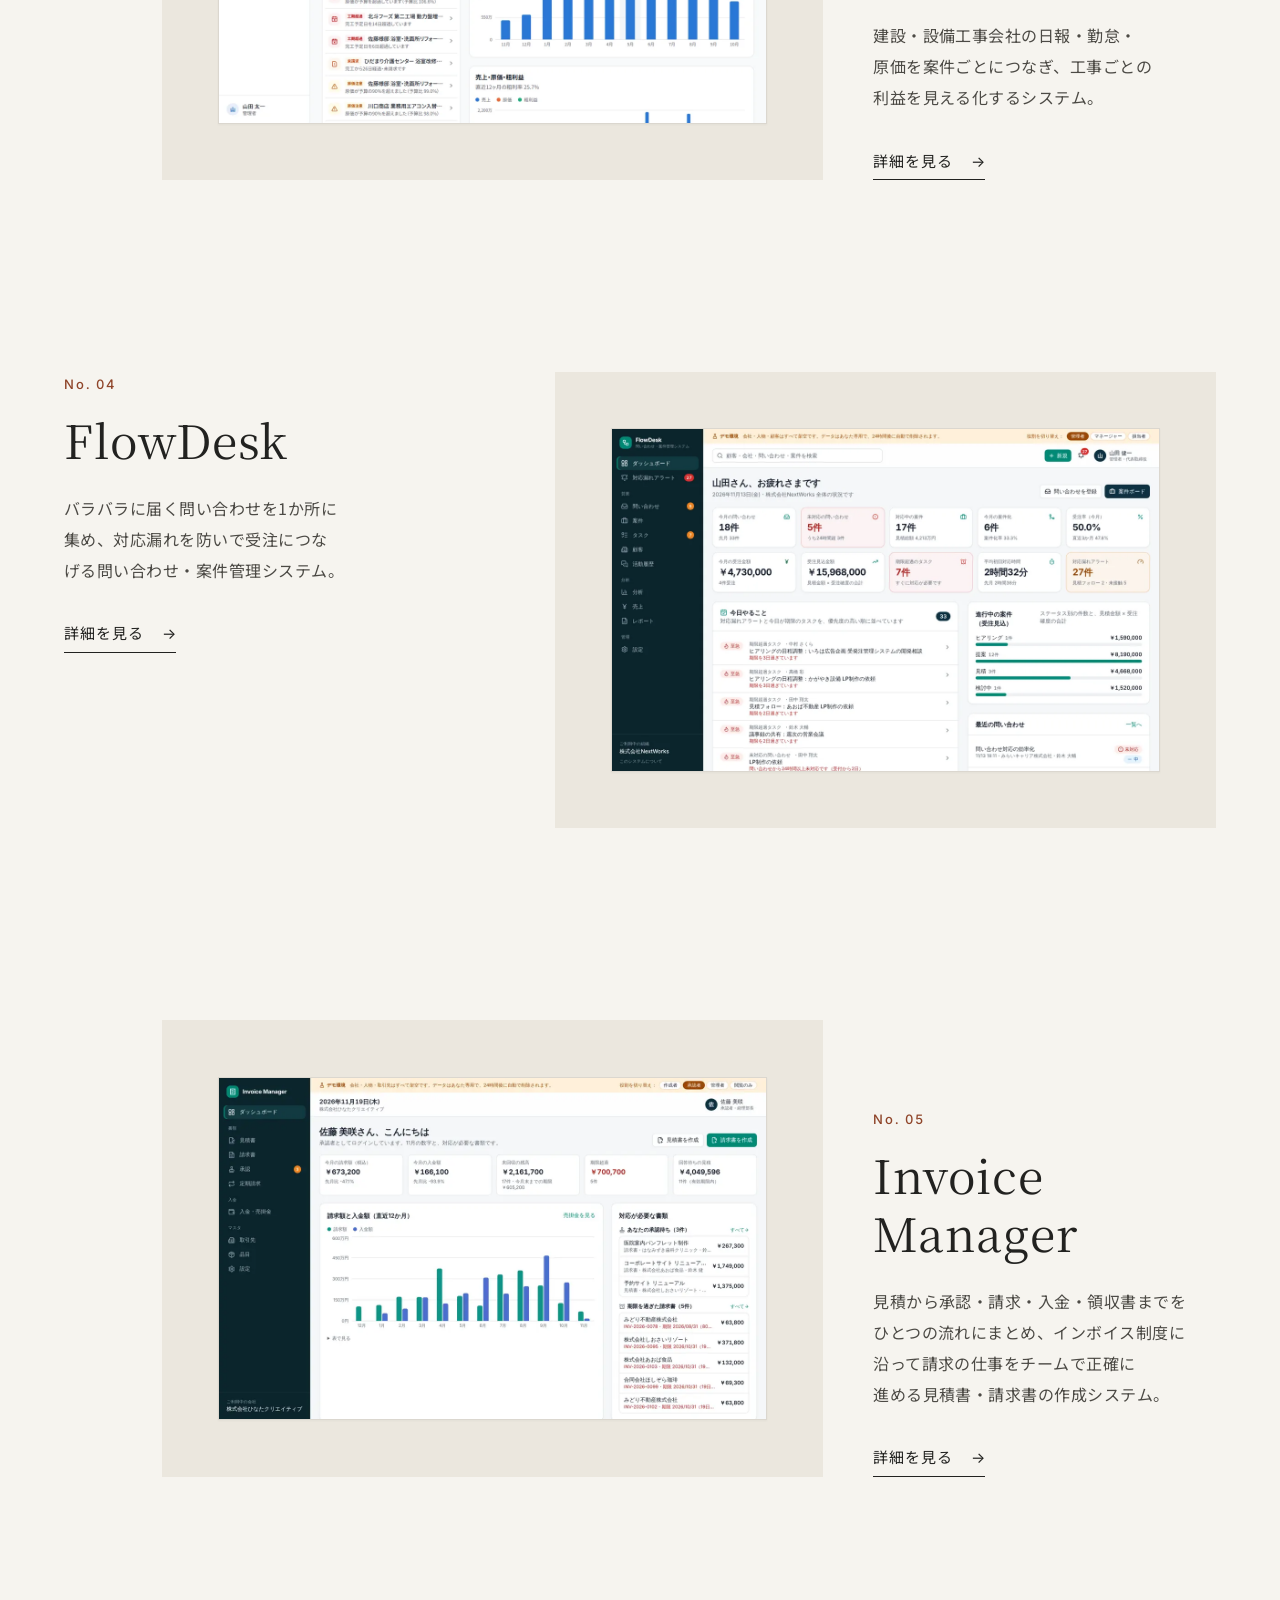
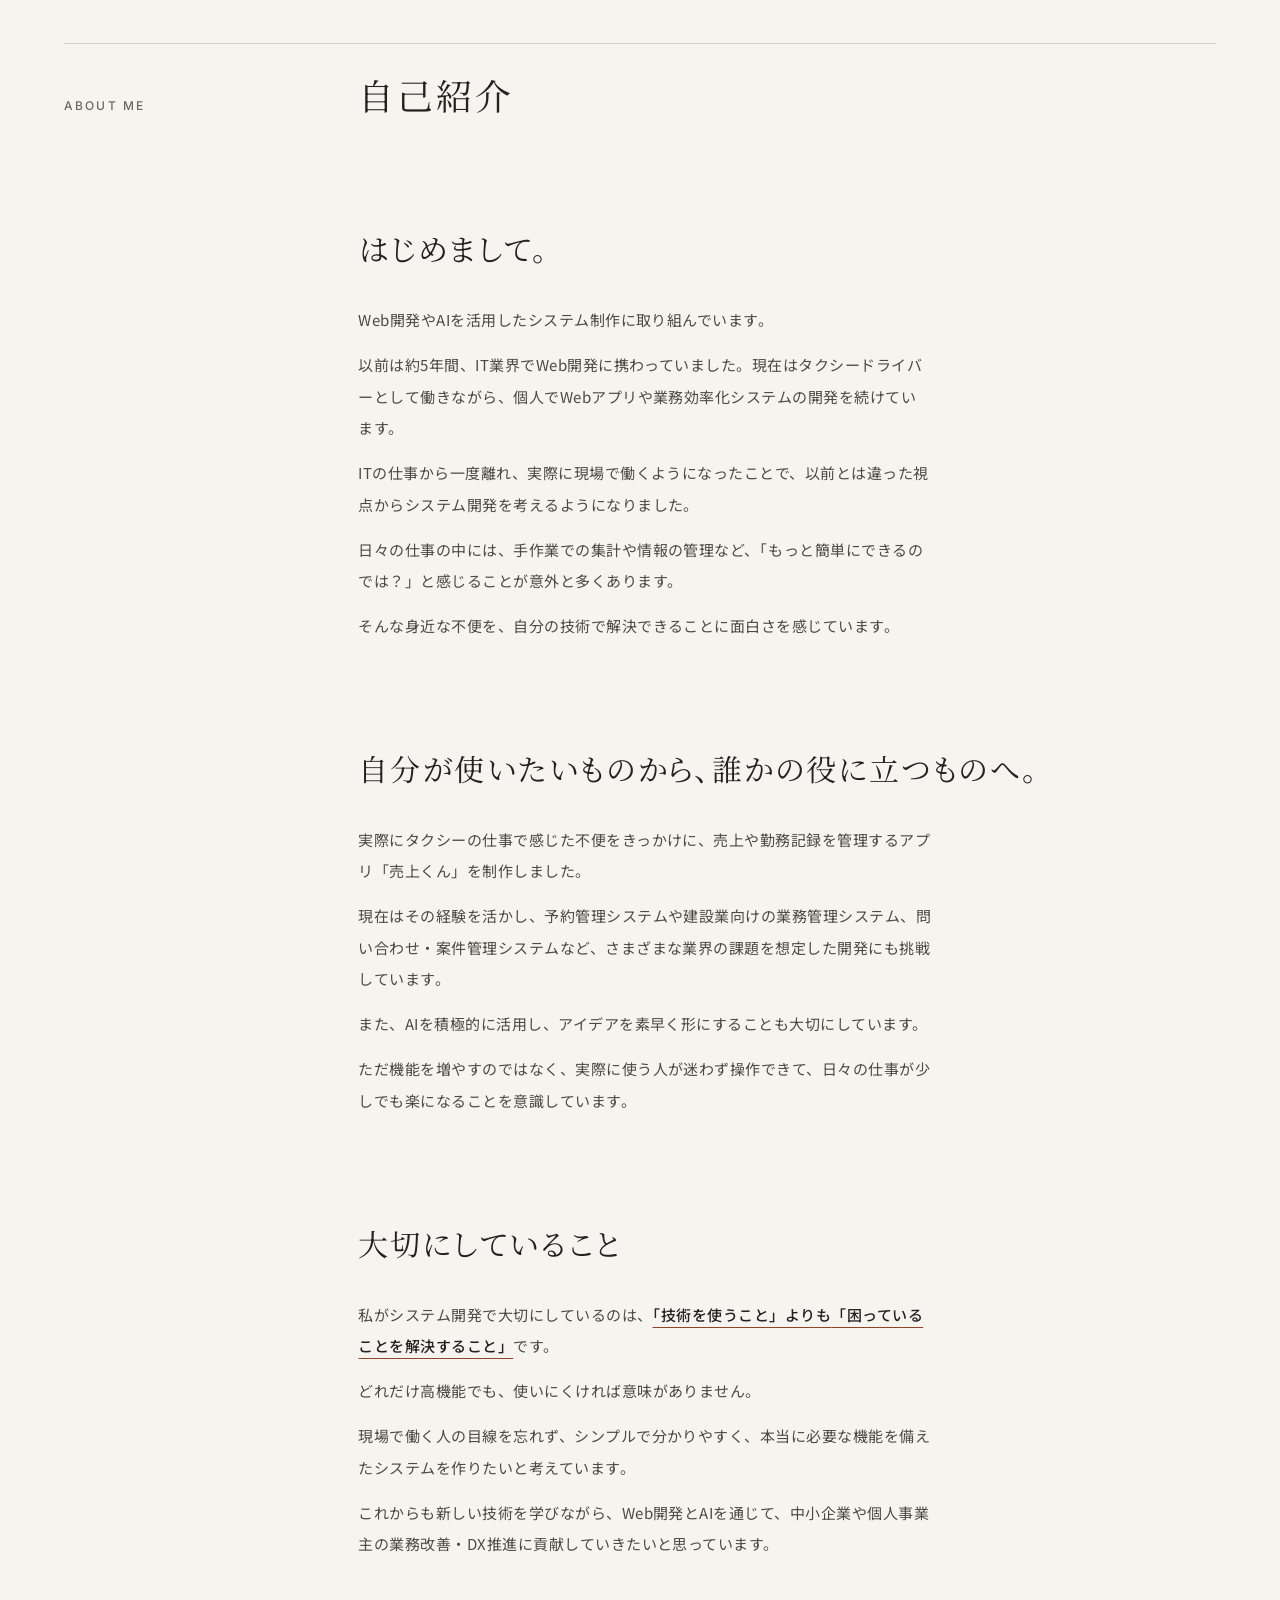
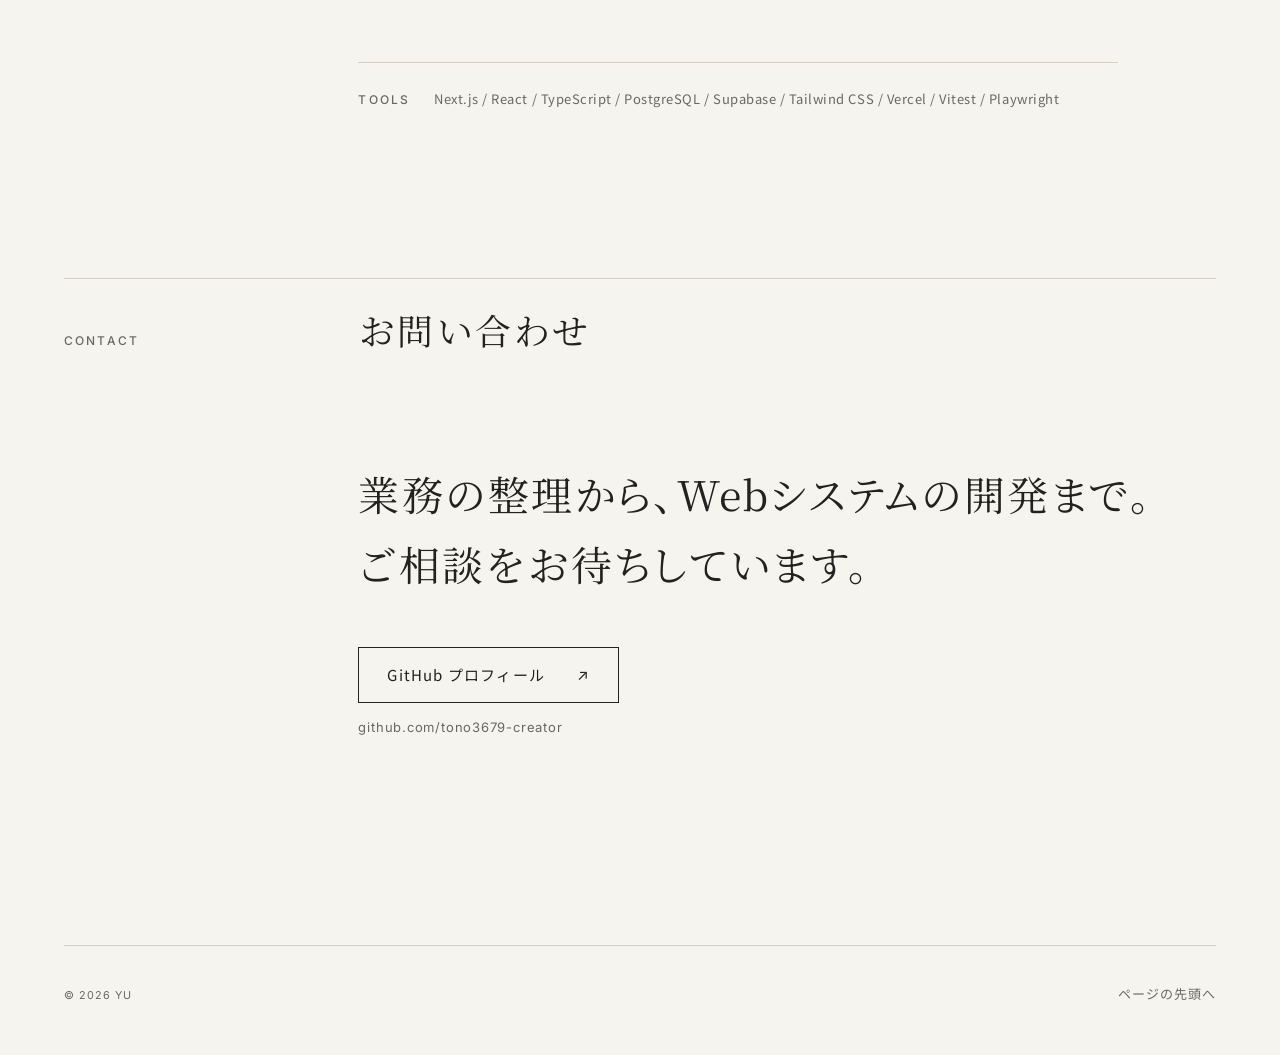
==== commit 7635e88b: "Merge pull request #3 from tono3679-creator/claude/project-thread-od2qrj 制作実績に請求書作成システム（Invoice Mana" ====
--- a/index.html
+++ b/index.html
@@ -4,13 +4,13 @@
 <meta charset="utf-8">
 <meta name="viewport" content="width=device-width, initial-scale=1">
 <title>YU Portfolio | 業務効率化・DXを支援するWebアプリケーション開発</title>
-<meta name="description" content="業務の課題を整理し、使いやすいWebシステムへ。配送・予約・建設業向けの業務管理システムや問い合わせ・案件管理システム、スプレッドシートでの請求業務の自動化など、業務効率化・DXを支援するアプリケーションを開発しています。">
+<meta name="description" content="業務の課題を整理し、使いやすいWebシステムへ。配送・予約・建設業向けの業務管理システムや問い合わせ・案件管理システムなど、業務効率化・DXを支援するアプリケーションを開発しています。">
 <link rel="canonical" href="https://tono3679-creator.github.io/">
 <meta name="theme-color" content="#f6f4ef">
 <meta property="og:type" content="website">
 <meta property="og:site_name" content="YU Portfolio">
 <meta property="og:title" content="YU Portfolio | 業務効率化・DXを支援するWebアプリケーション開発">
-<meta property="og:description" content="業務の課題を整理し、使いやすいWebシステムへ。配送・予約・建設業向けの業務管理システムや問い合わせ・案件管理システム、スプレッドシートでの請求業務の自動化など、業務効率化・DXを支援するアプリケーションを開発しています。">
+<meta property="og:description" content="業務の課題を整理し、使いやすいWebシステムへ。配送・予約・建設業向けの業務管理システムや問い合わせ・案件管理システムなど、業務効率化・DXを支援するアプリケーションを開発しています。">
 <meta property="og:url" content="https://tono3679-creator.github.io/">
 <meta property="og:image" content="https://tono3679-creator.github.io/images/og.jpg">
 <meta property="og:locale" content="ja_JP">
@@ -118,19 +118,6 @@
           <div class="work-body">
             <p class="work-desc">見積から承認・請求・入金・領収書までをひとつの流れにまとめ、インボイス制度に沿って請求の仕事をチームで正確に進める見積書・請求書の作成システム。</p>
             <p class="work-more"><a class="text-link" href="works/invoice-manager/">詳細を見る<span class="visually-hidden">（Invoice Manager）</span> <span class="arrow" aria-hidden="true">→</span></a></p>
-          </div>
-        </article>
-        <article class="work grid work--right" aria-labelledby="w-gas-billing-system">
-          <header class="work-head">
-            <span class="no">No. 06</span>
-            <h3 class="work-title" id="w-gas-billing-system"><a href="works/gas-billing-system/">見積・請求・入金管理</a></h3>
-          </header>
-          <figure class="work-figure">
-            <a class="frame" href="works/gas-billing-system/" tabindex="-1" aria-hidden="true"><img src="images/gas-billing-dashboard.webp" width="1200" height="594" alt="" decoding="async" loading="lazy"></a>
-          </figure>
-          <div class="work-body">
-            <p class="work-desc">Google スプレッドシートのまま、見積書・請求書の作成から入金確認・未入金アラートまでを自動化する業務ツール。</p>
-            <p class="work-more"><a class="text-link" href="works/gas-billing-system/">詳細を見る<span class="visually-hidden">（見積・請求・入金管理）</span> <span class="arrow" aria-hidden="true">→</span></a></p>
           </div>
         </article>
       </div>
@@ -175,7 +162,7 @@
           </section>
           <dl class="tools">
             <dt class="label">Tools</dt>
-            <dd>Next.js / React / TypeScript / PostgreSQL / Supabase / Tailwind CSS / Vercel / Google Apps Script / Vitest / Playwright</dd>
+            <dd>Next.js / React / TypeScript / PostgreSQL / Supabase / Tailwind CSS / Vercel / Vitest / Playwright</dd>
           </dl>
         </div>
       </div>
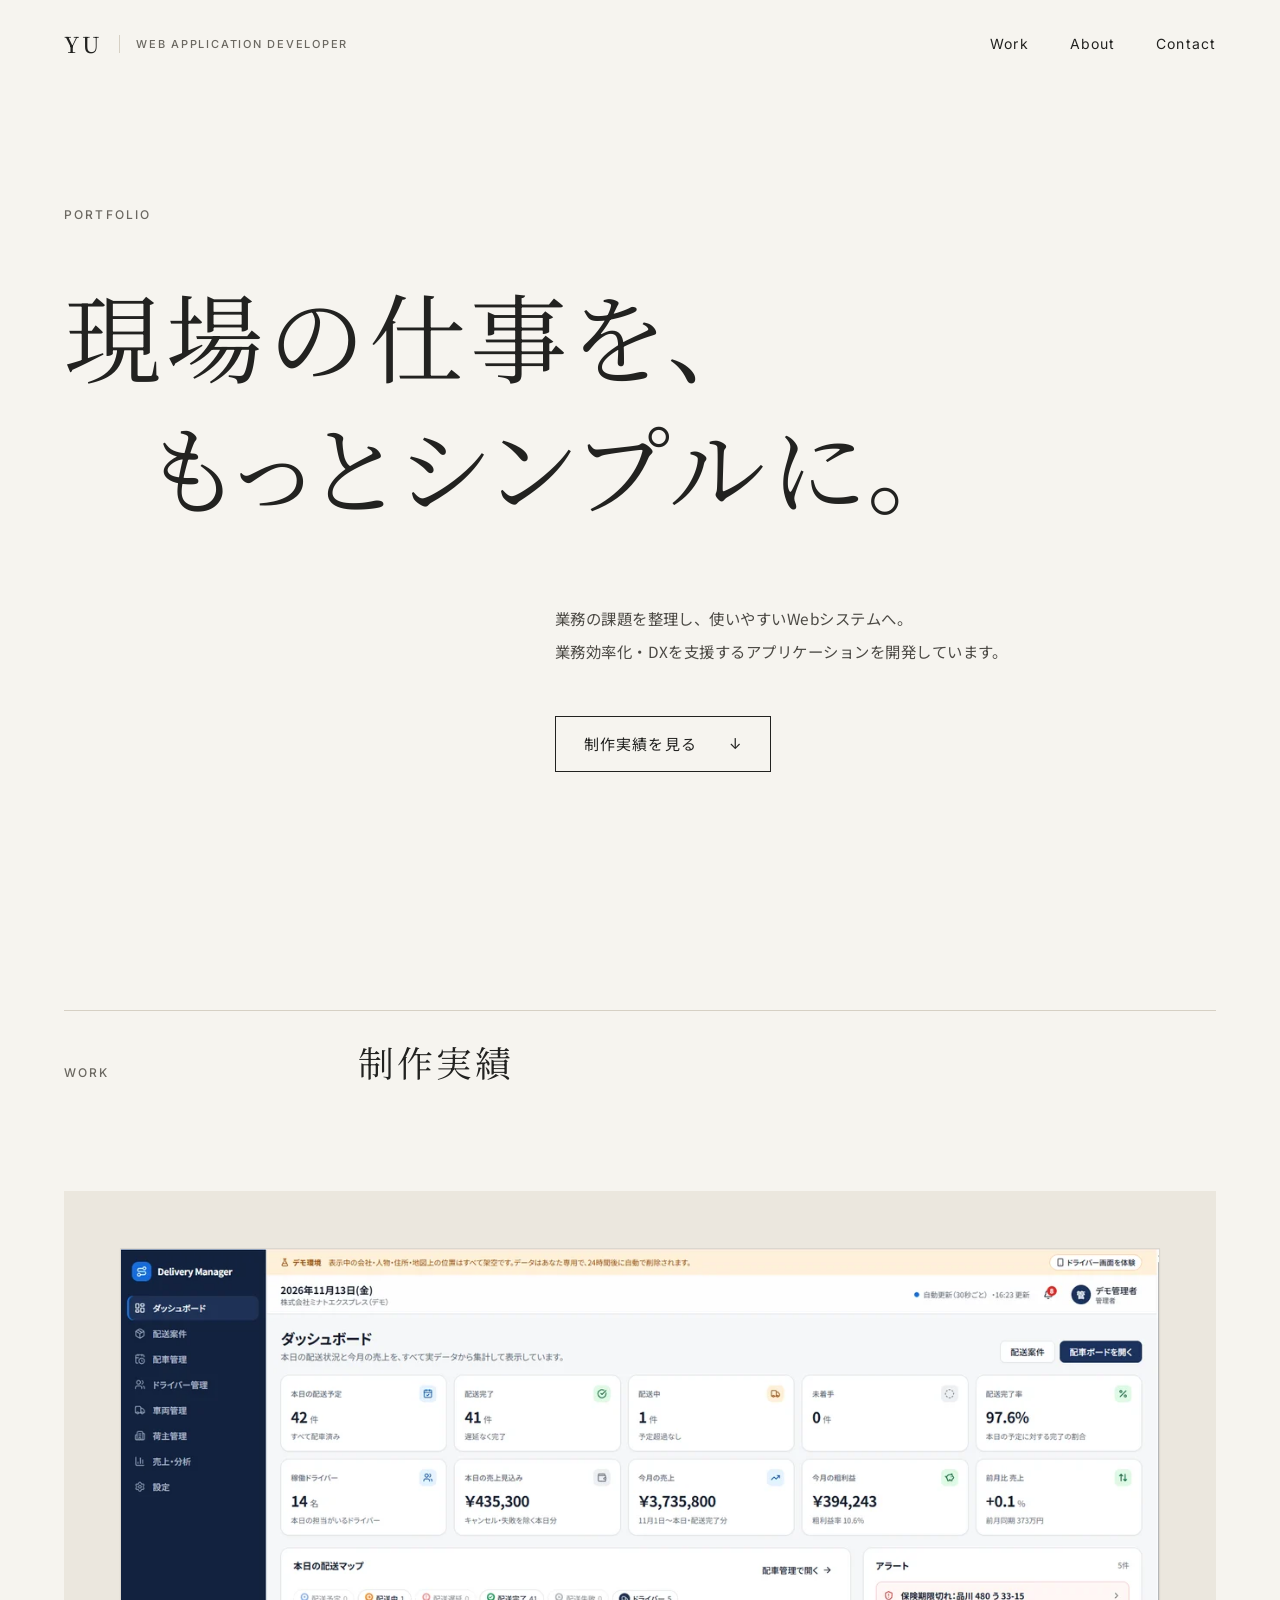
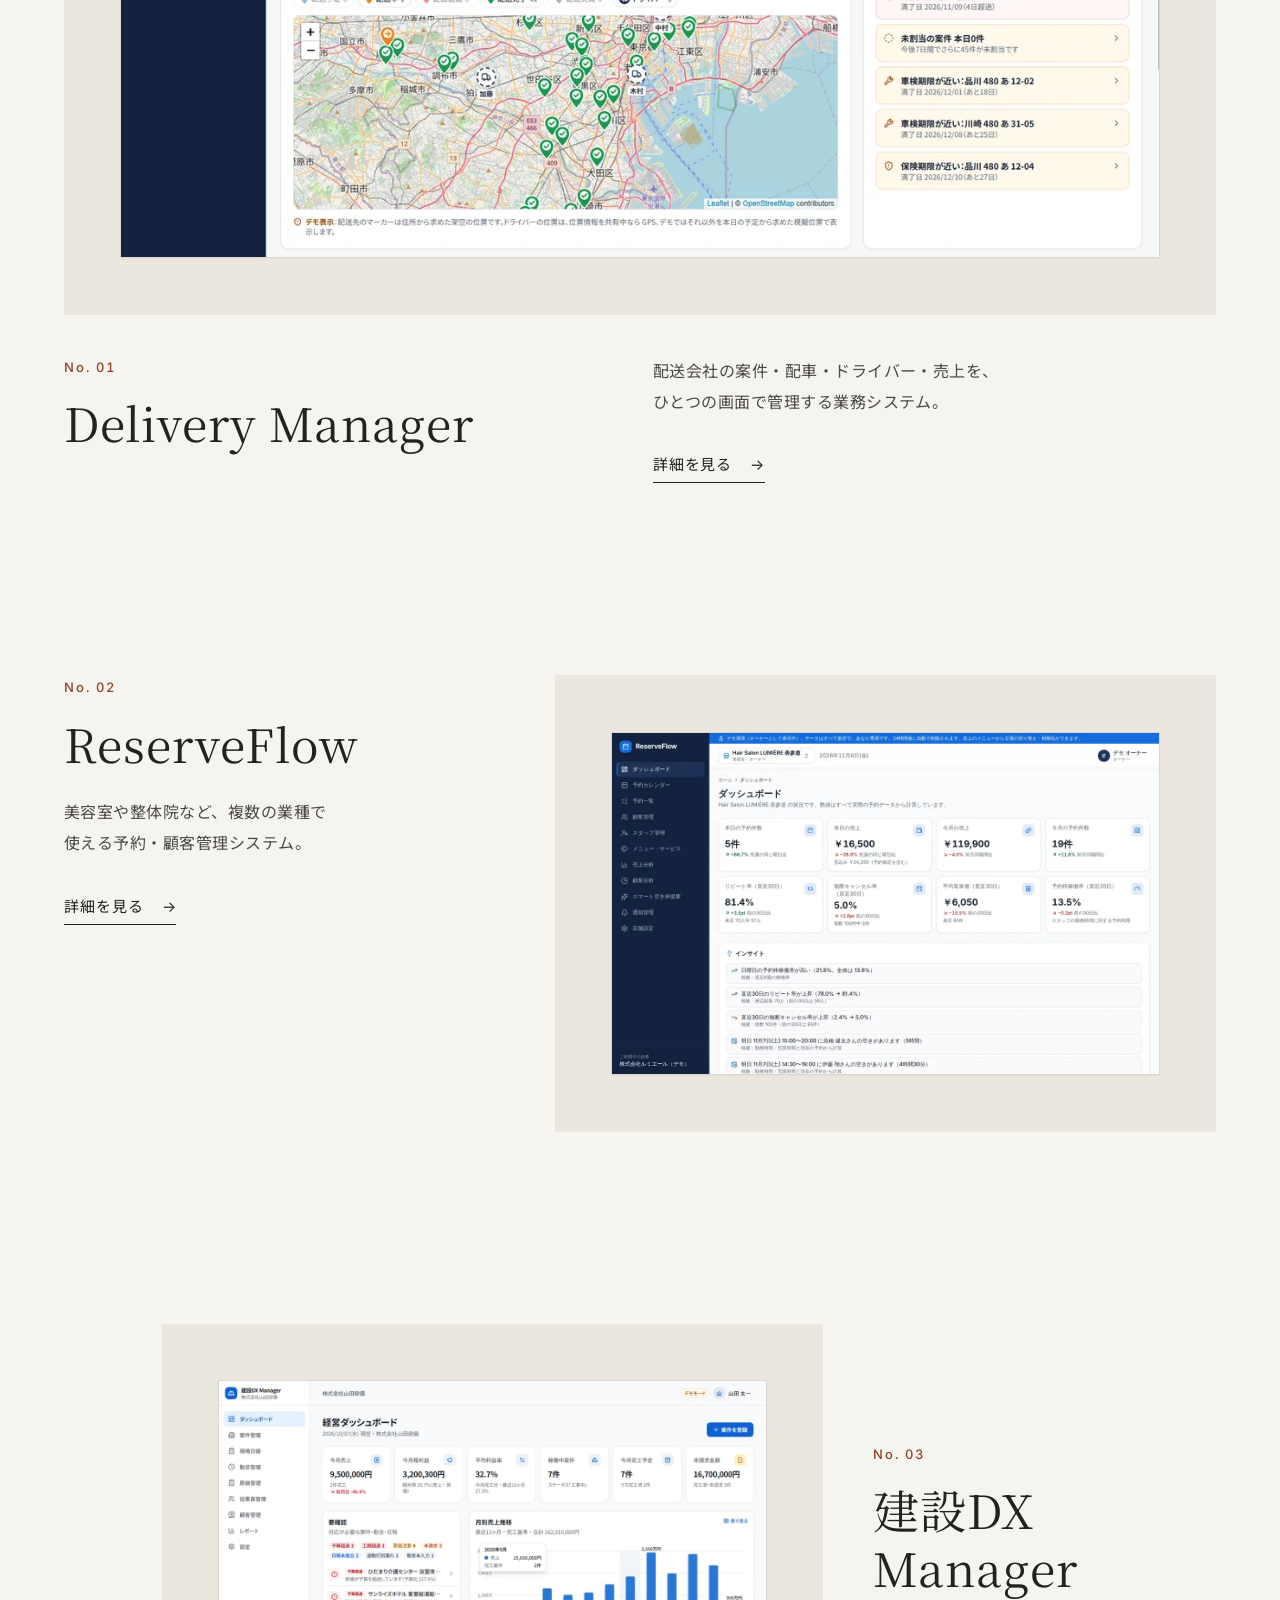
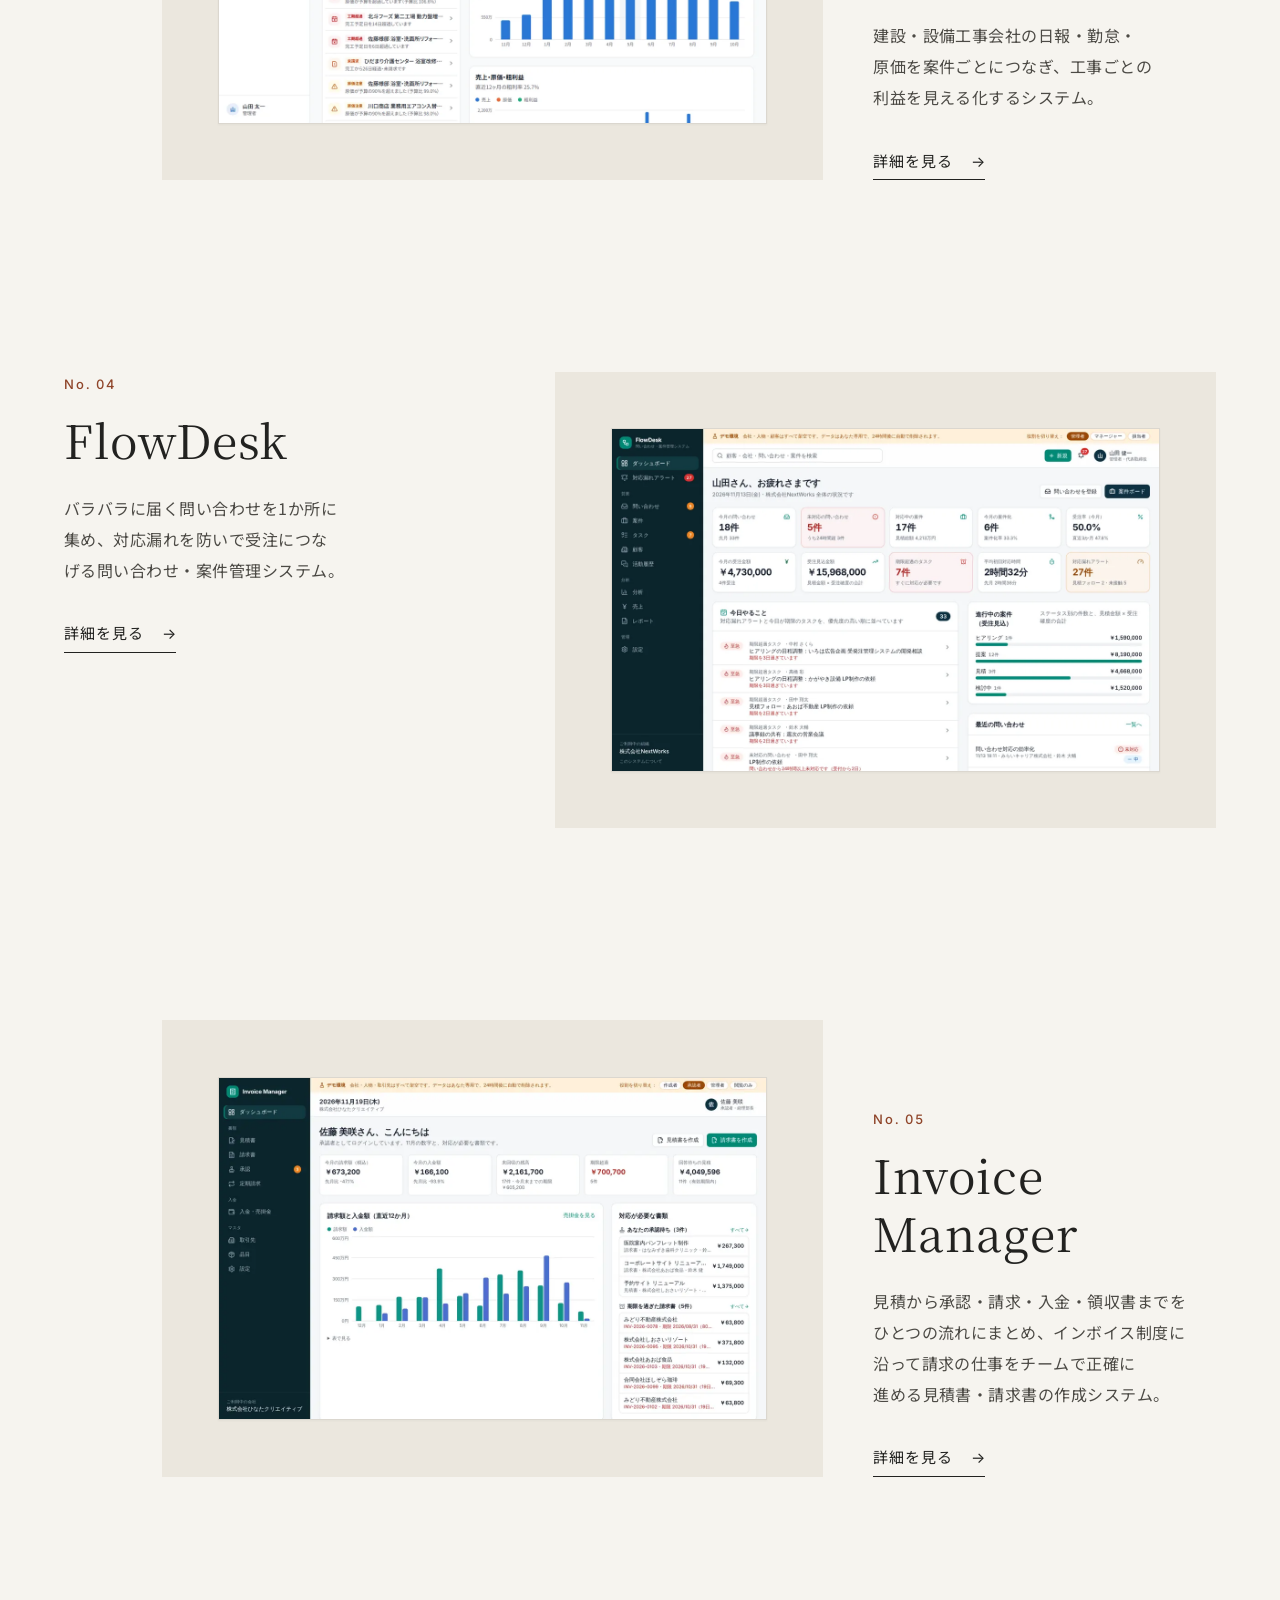
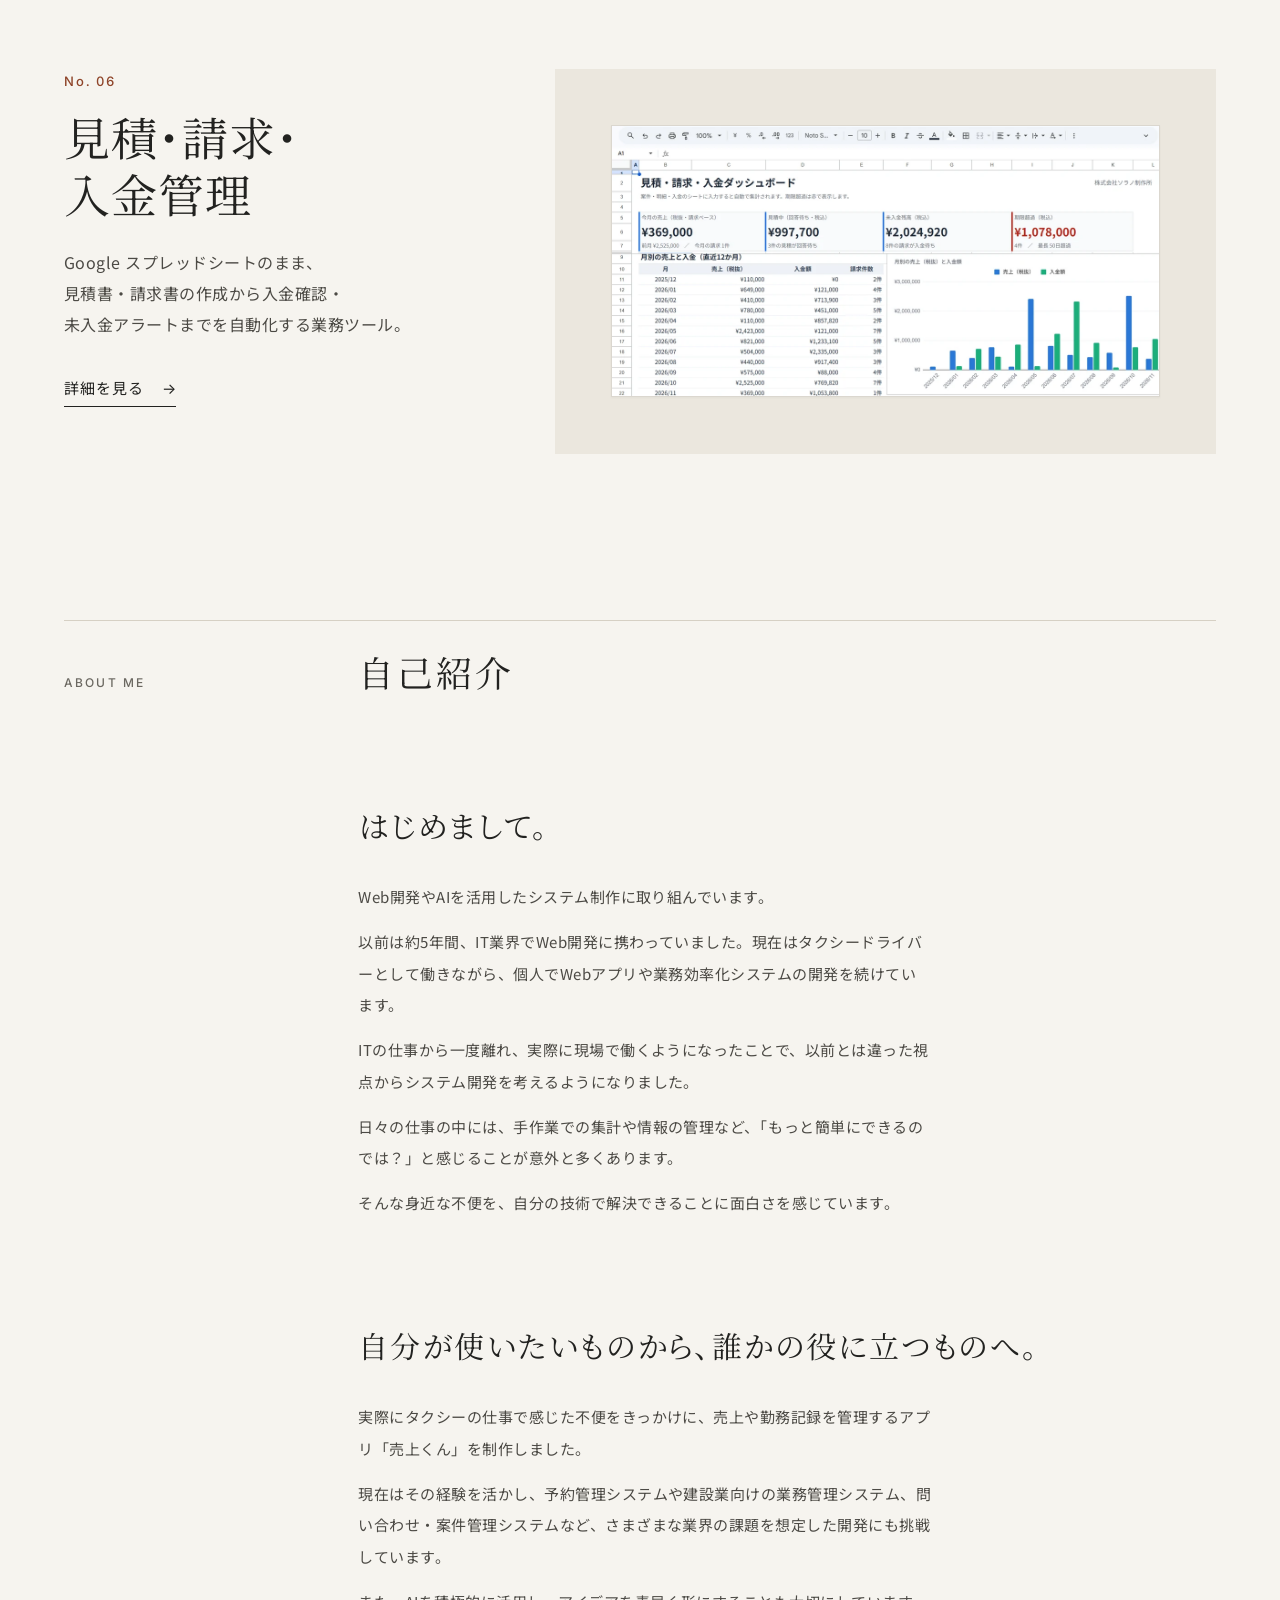
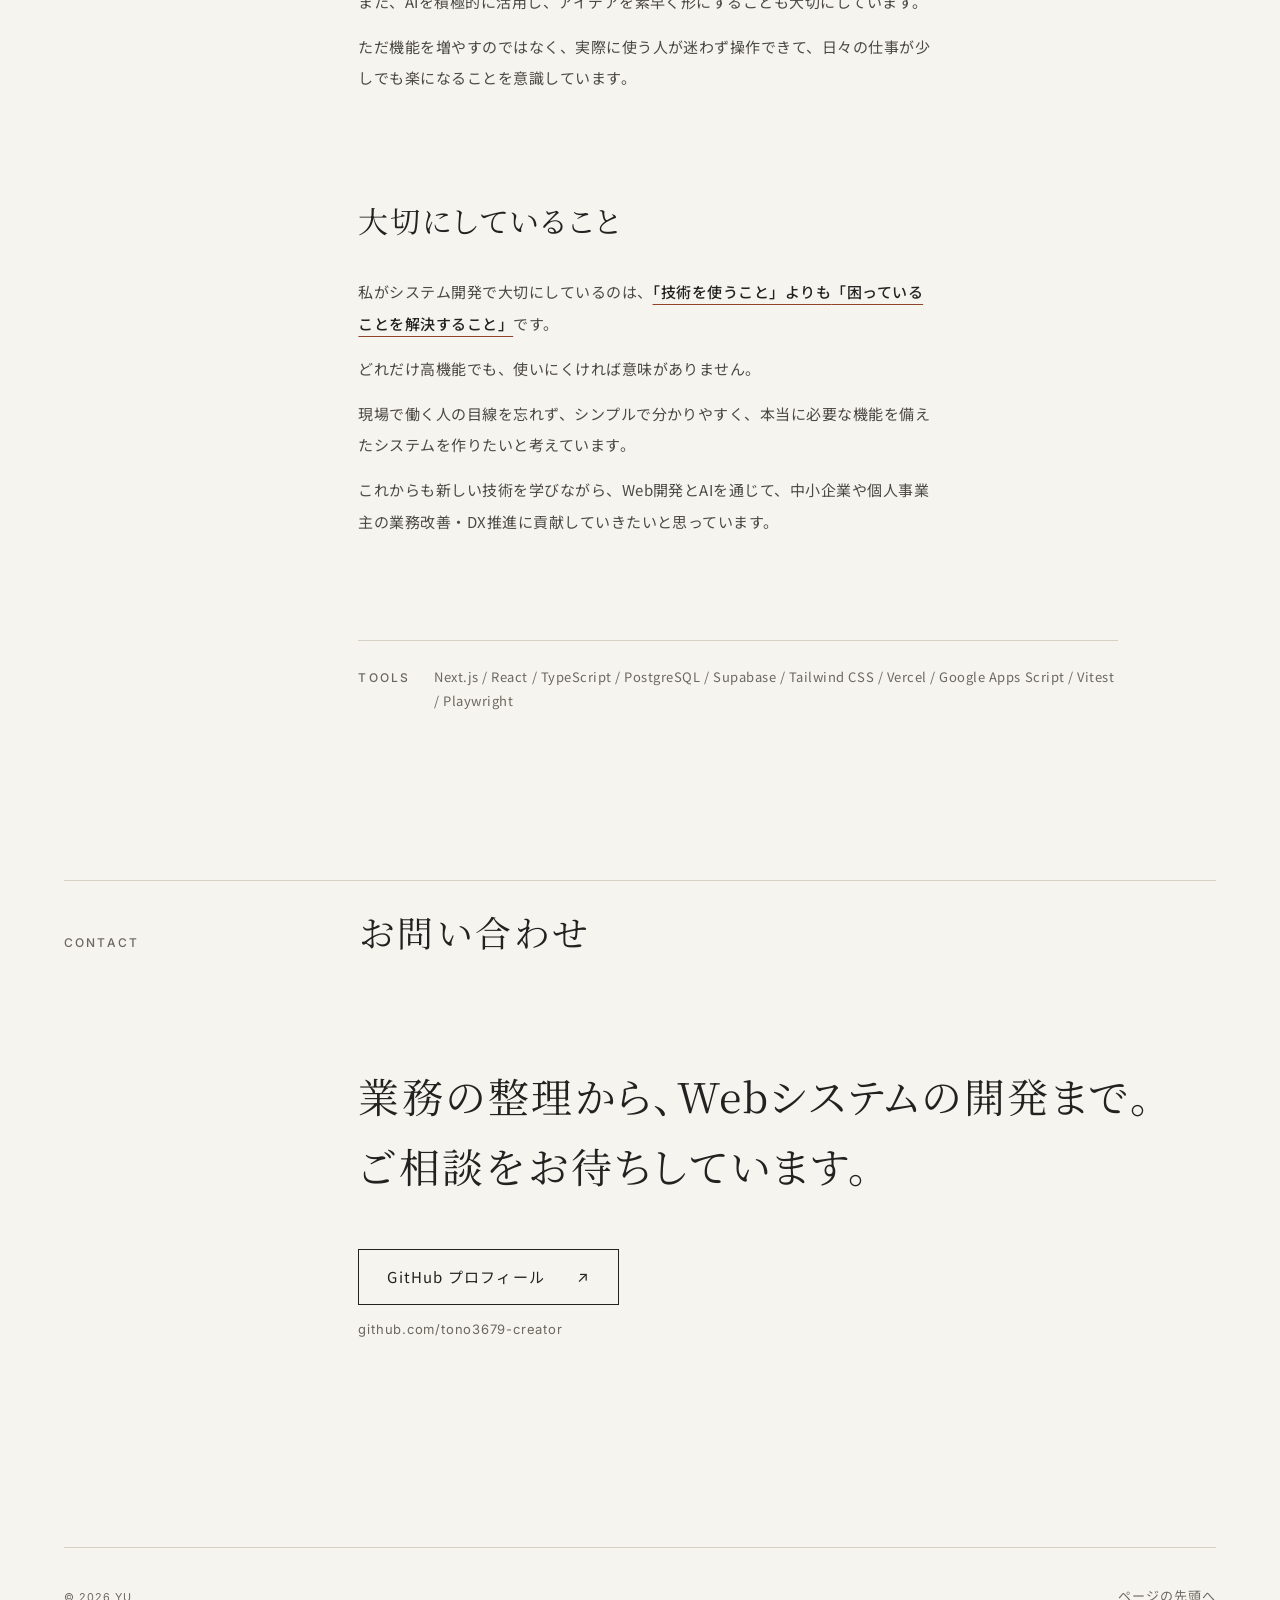
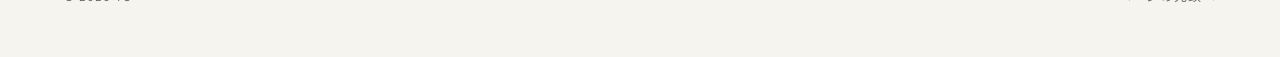
==== commit 12031c3e: "Merge pull request #2 from tono3679-creator/claude/project-thread-7ex4fw 制作実績に「見積・請求・入金管理（スプレッドシート＋G" ====
--- a/index.html
+++ b/index.html
@@ -4,13 +4,13 @@
 <meta charset="utf-8">
 <meta name="viewport" content="width=device-width, initial-scale=1">
 <title>YU Portfolio | 業務効率化・DXを支援するWebアプリケーション開発</title>
-<meta name="description" content="業務の課題を整理し、使いやすいWebシステムへ。配送・予約・建設業向けの業務管理システムや問い合わせ・案件管理システムなど、業務効率化・DXを支援するアプリケーションを開発しています。">
+<meta name="description" content="業務の課題を整理し、使いやすいWebシステムへ。配送・予約・建設業向けの業務管理システムや問い合わせ・案件管理システム、スプレッドシートでの請求業務の自動化など、業務効率化・DXを支援するアプリケーションを開発しています。">
 <link rel="canonical" href="https://tono3679-creator.github.io/">
 <meta name="theme-color" content="#f6f4ef">
 <meta property="og:type" content="website">
 <meta property="og:site_name" content="YU Portfolio">
 <meta property="og:title" content="YU Portfolio | 業務効率化・DXを支援するWebアプリケーション開発">
-<meta property="og:description" content="業務の課題を整理し、使いやすいWebシステムへ。配送・予約・建設業向けの業務管理システムや問い合わせ・案件管理システムなど、業務効率化・DXを支援するアプリケーションを開発しています。">
+<meta property="og:description" content="業務の課題を整理し、使いやすいWebシステムへ。配送・予約・建設業向けの業務管理システムや問い合わせ・案件管理システム、スプレッドシートでの請求業務の自動化など、業務効率化・DXを支援するアプリケーションを開発しています。">
 <meta property="og:url" content="https://tono3679-creator.github.io/">
 <meta property="og:image" content="https://tono3679-creator.github.io/images/og.jpg">
 <meta property="og:locale" content="ja_JP">
@@ -118,6 +118,19 @@
           <div class="work-body">
             <p class="work-desc">見積から承認・請求・入金・領収書までをひとつの流れにまとめ、インボイス制度に沿って請求の仕事をチームで正確に進める見積書・請求書の作成システム。</p>
             <p class="work-more"><a class="text-link" href="works/invoice-manager/">詳細を見る<span class="visually-hidden">（Invoice Manager）</span> <span class="arrow" aria-hidden="true">→</span></a></p>
+          </div>
+        </article>
+        <article class="work grid work--right" aria-labelledby="w-gas-billing-system">
+          <header class="work-head">
+            <span class="no">No. 06</span>
+            <h3 class="work-title" id="w-gas-billing-system"><a href="works/gas-billing-system/">見積・請求・入金管理</a></h3>
+          </header>
+          <figure class="work-figure">
+            <a class="frame" href="works/gas-billing-system/" tabindex="-1" aria-hidden="true"><img src="images/gas-billing-dashboard.webp" width="1200" height="594" alt="" decoding="async" loading="lazy"></a>
+          </figure>
+          <div class="work-body">
+            <p class="work-desc">Google スプレッドシートのまま、見積書・請求書の作成から入金確認・未入金アラートまでを自動化する業務ツール。</p>
+            <p class="work-more"><a class="text-link" href="works/gas-billing-system/">詳細を見る<span class="visually-hidden">（見積・請求・入金管理）</span> <span class="arrow" aria-hidden="true">→</span></a></p>
           </div>
         </article>
       </div>
@@ -162,7 +175,7 @@
           </section>
           <dl class="tools">
             <dt class="label">Tools</dt>
-            <dd>Next.js / React / TypeScript / PostgreSQL / Supabase / Tailwind CSS / Vercel / Vitest / Playwright</dd>
+            <dd>Next.js / React / TypeScript / PostgreSQL / Supabase / Tailwind CSS / Vercel / Google Apps Script / Vitest / Playwright</dd>
           </dl>
         </div>
       </div>
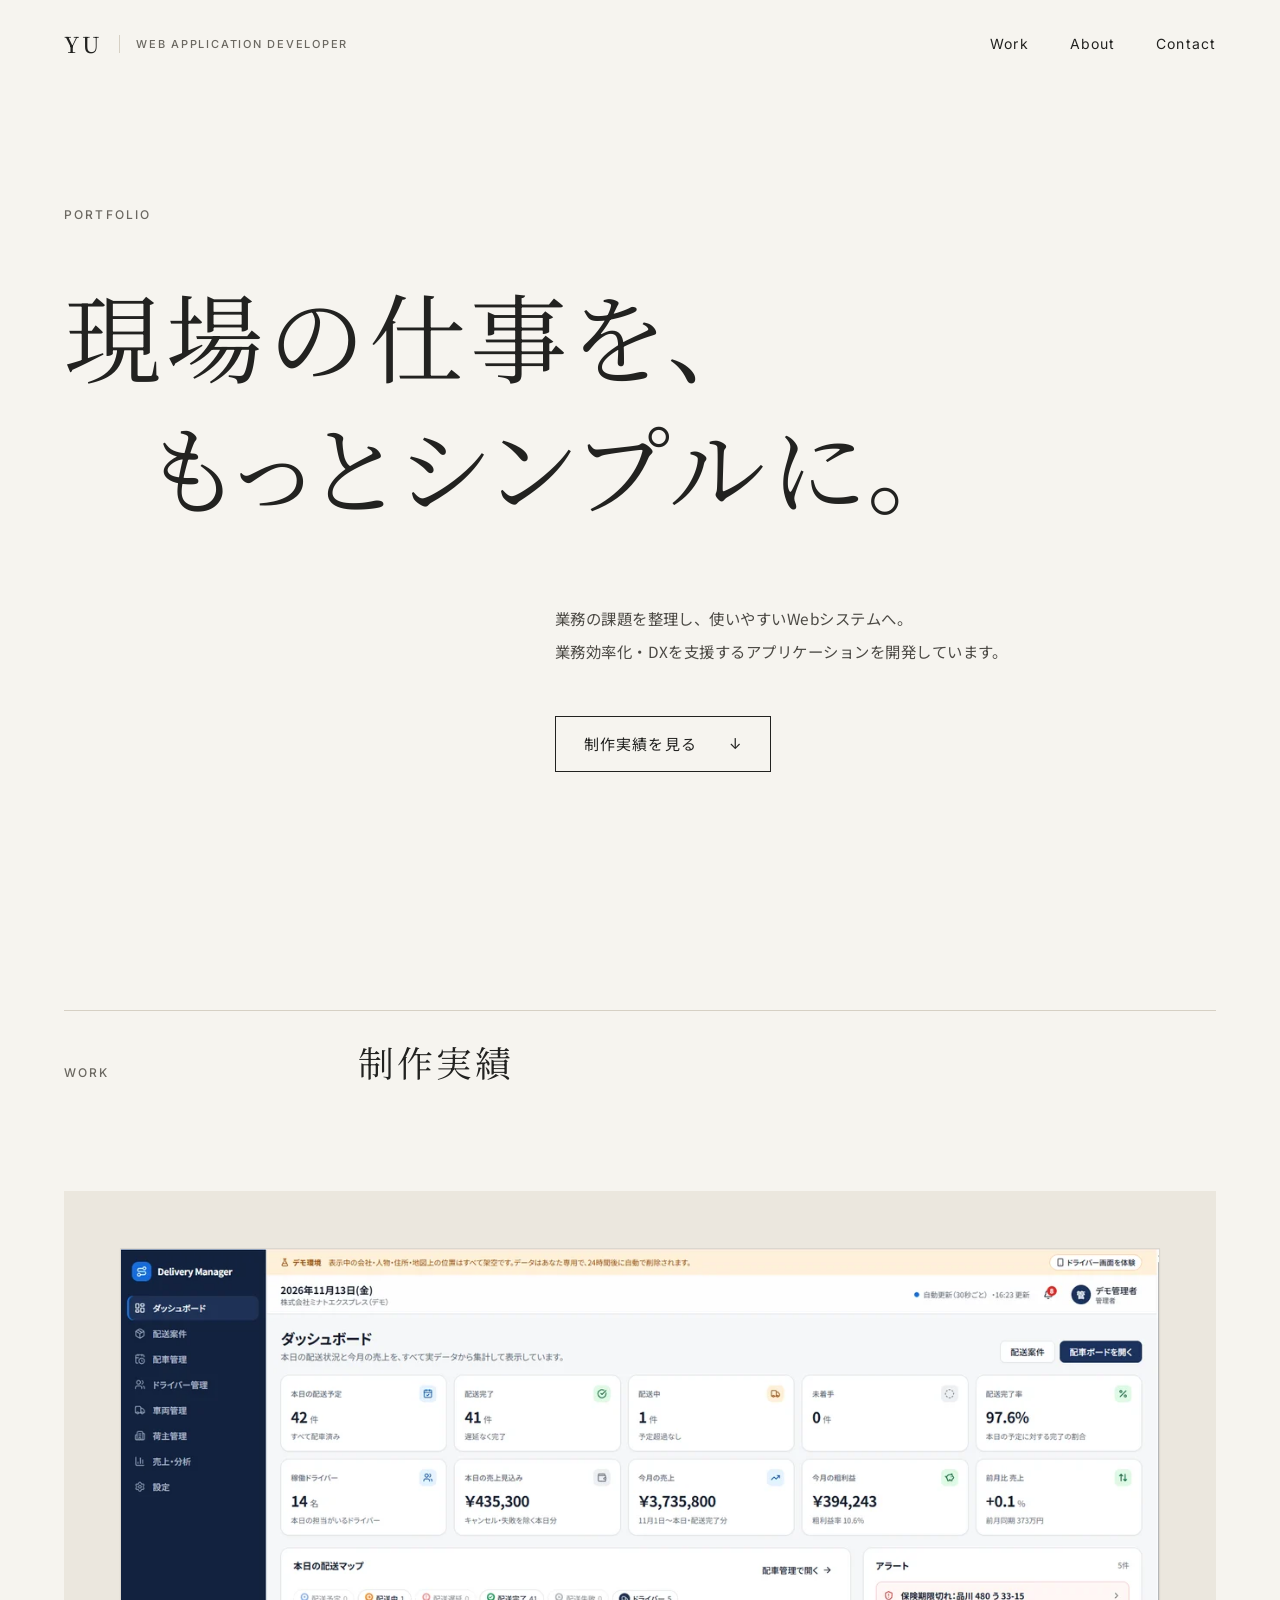
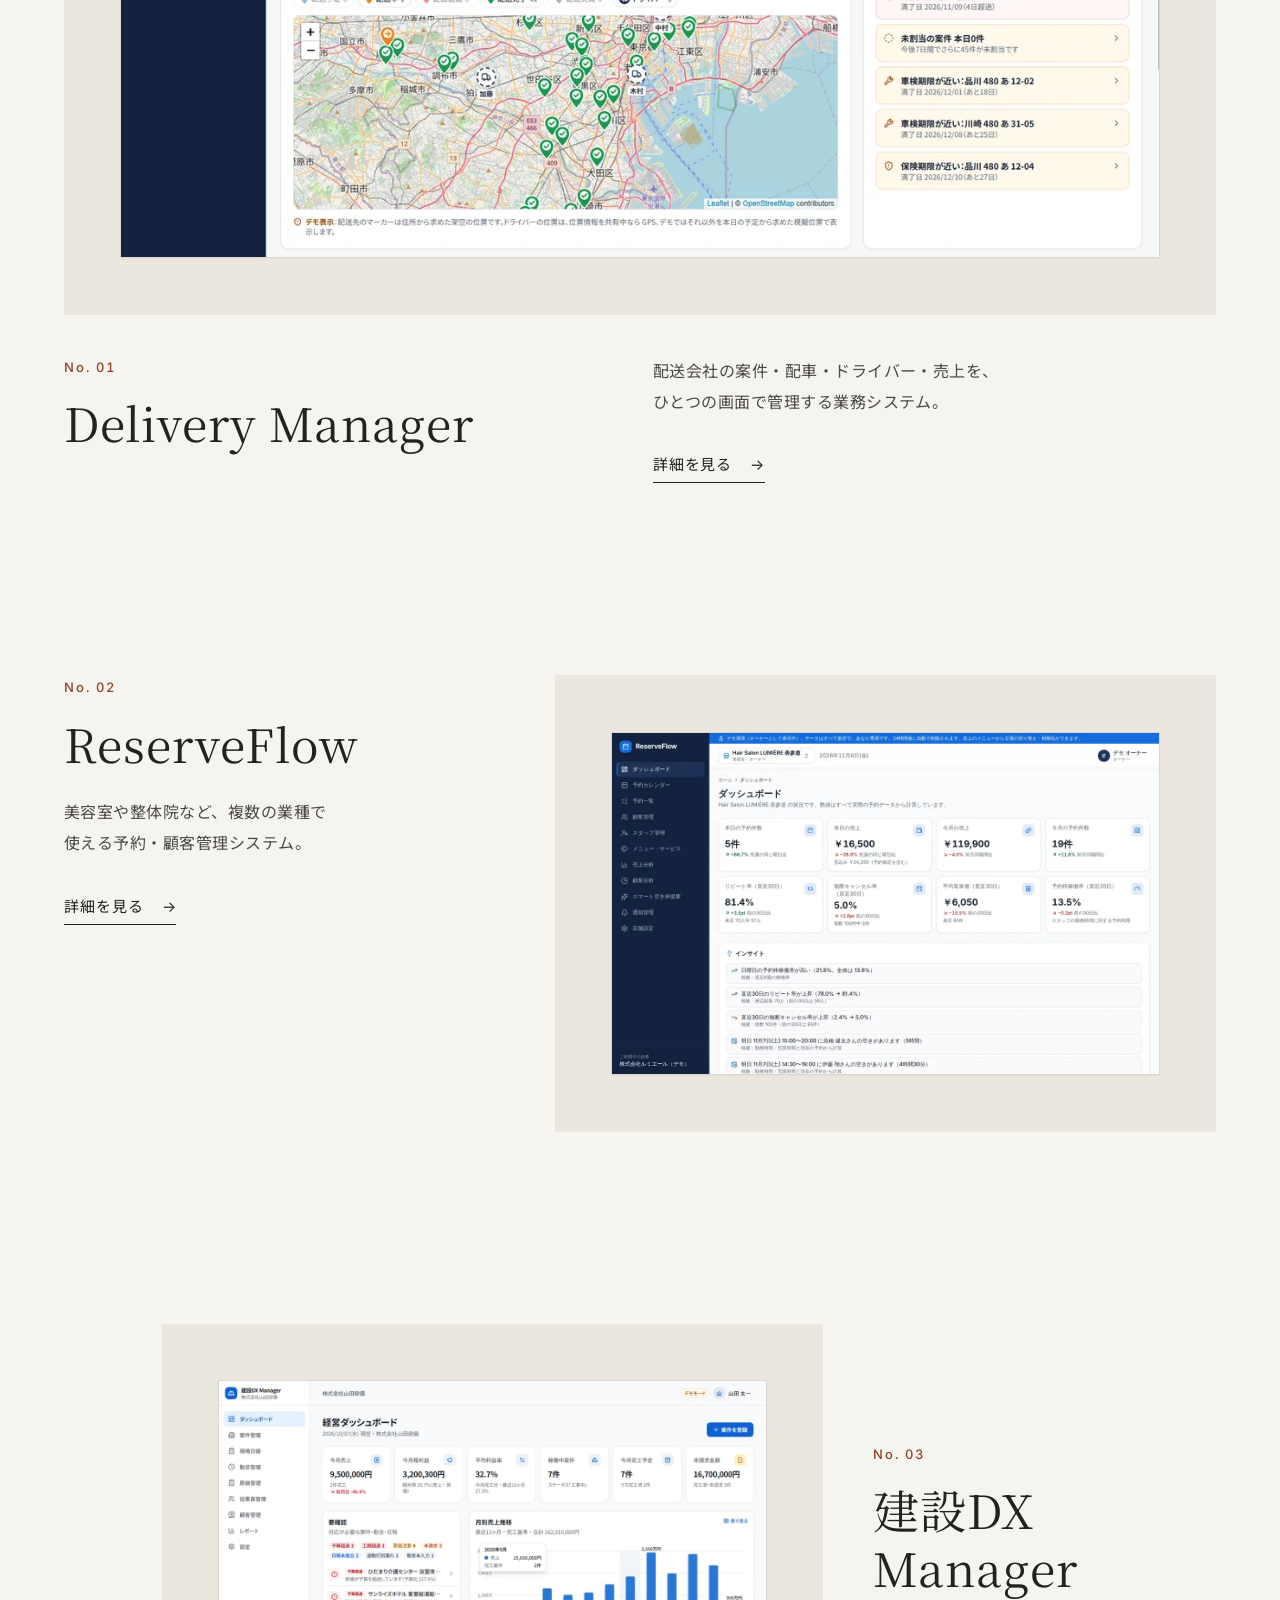
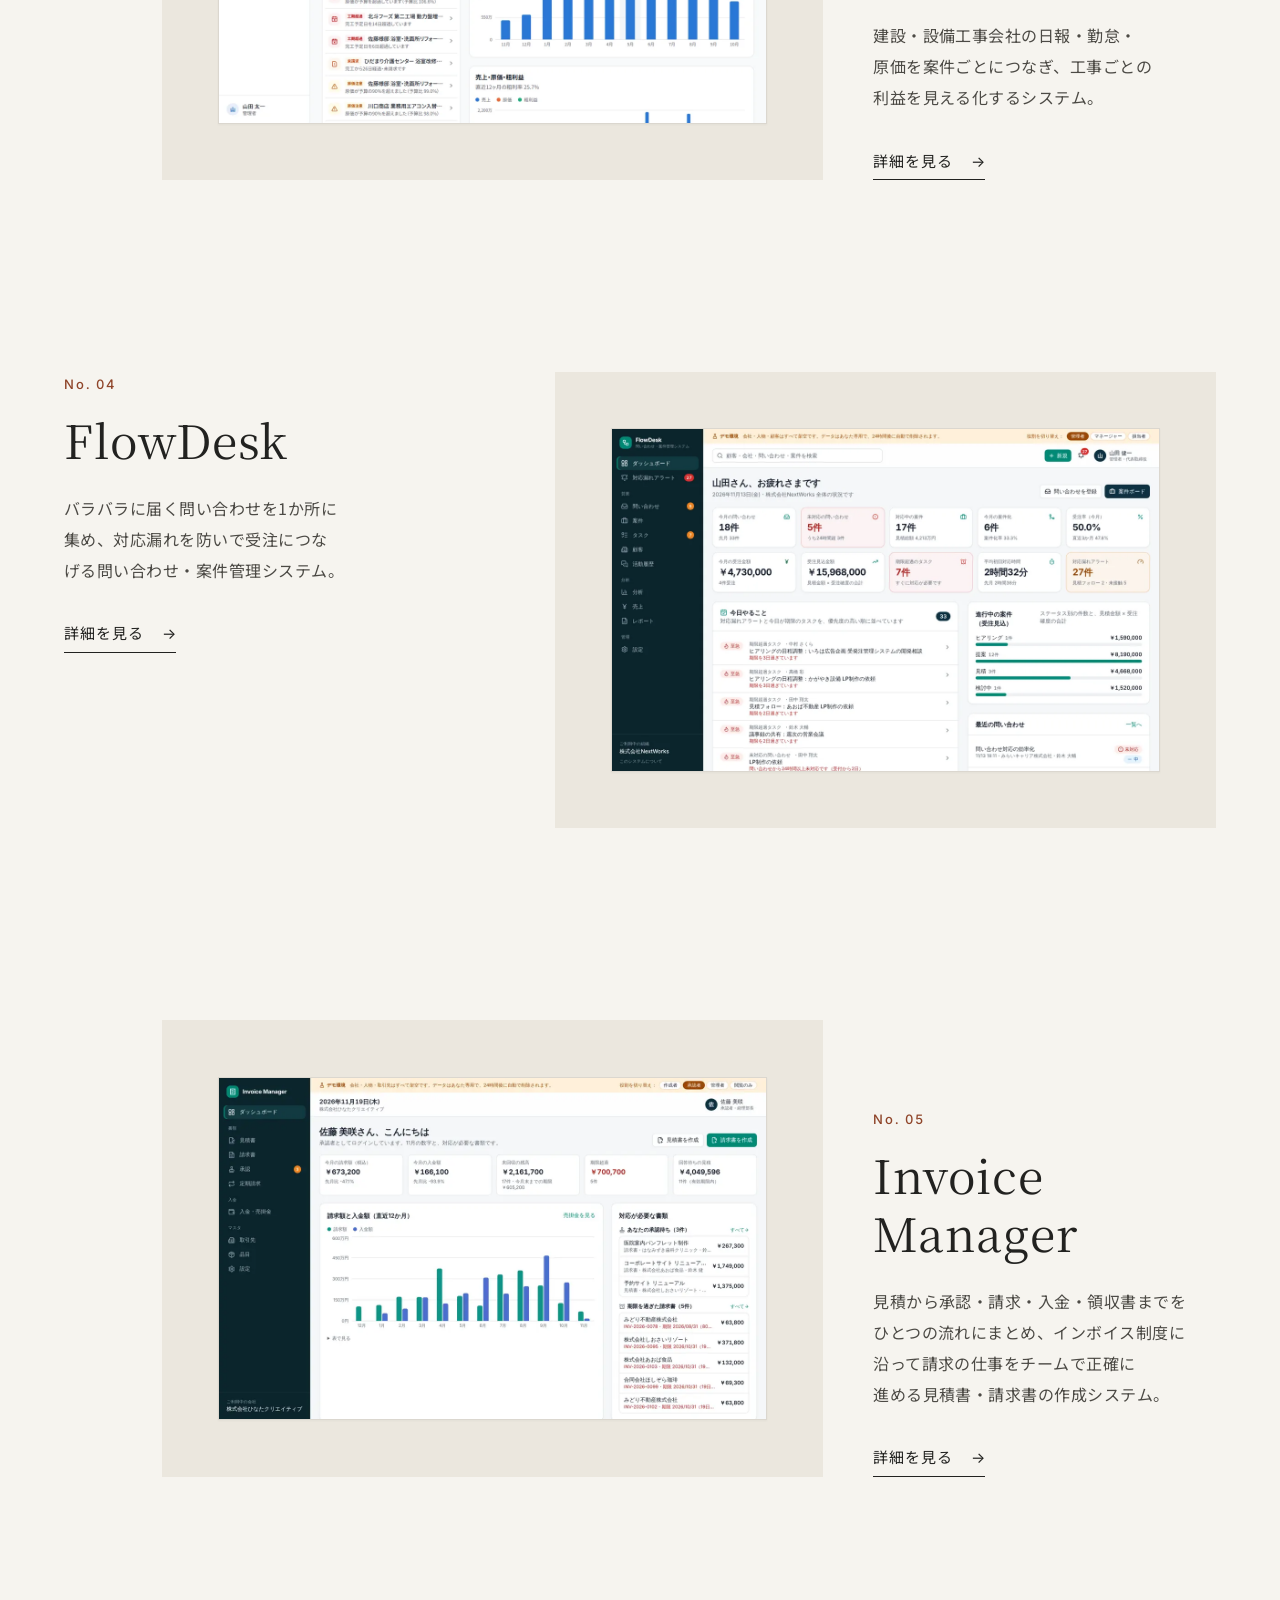
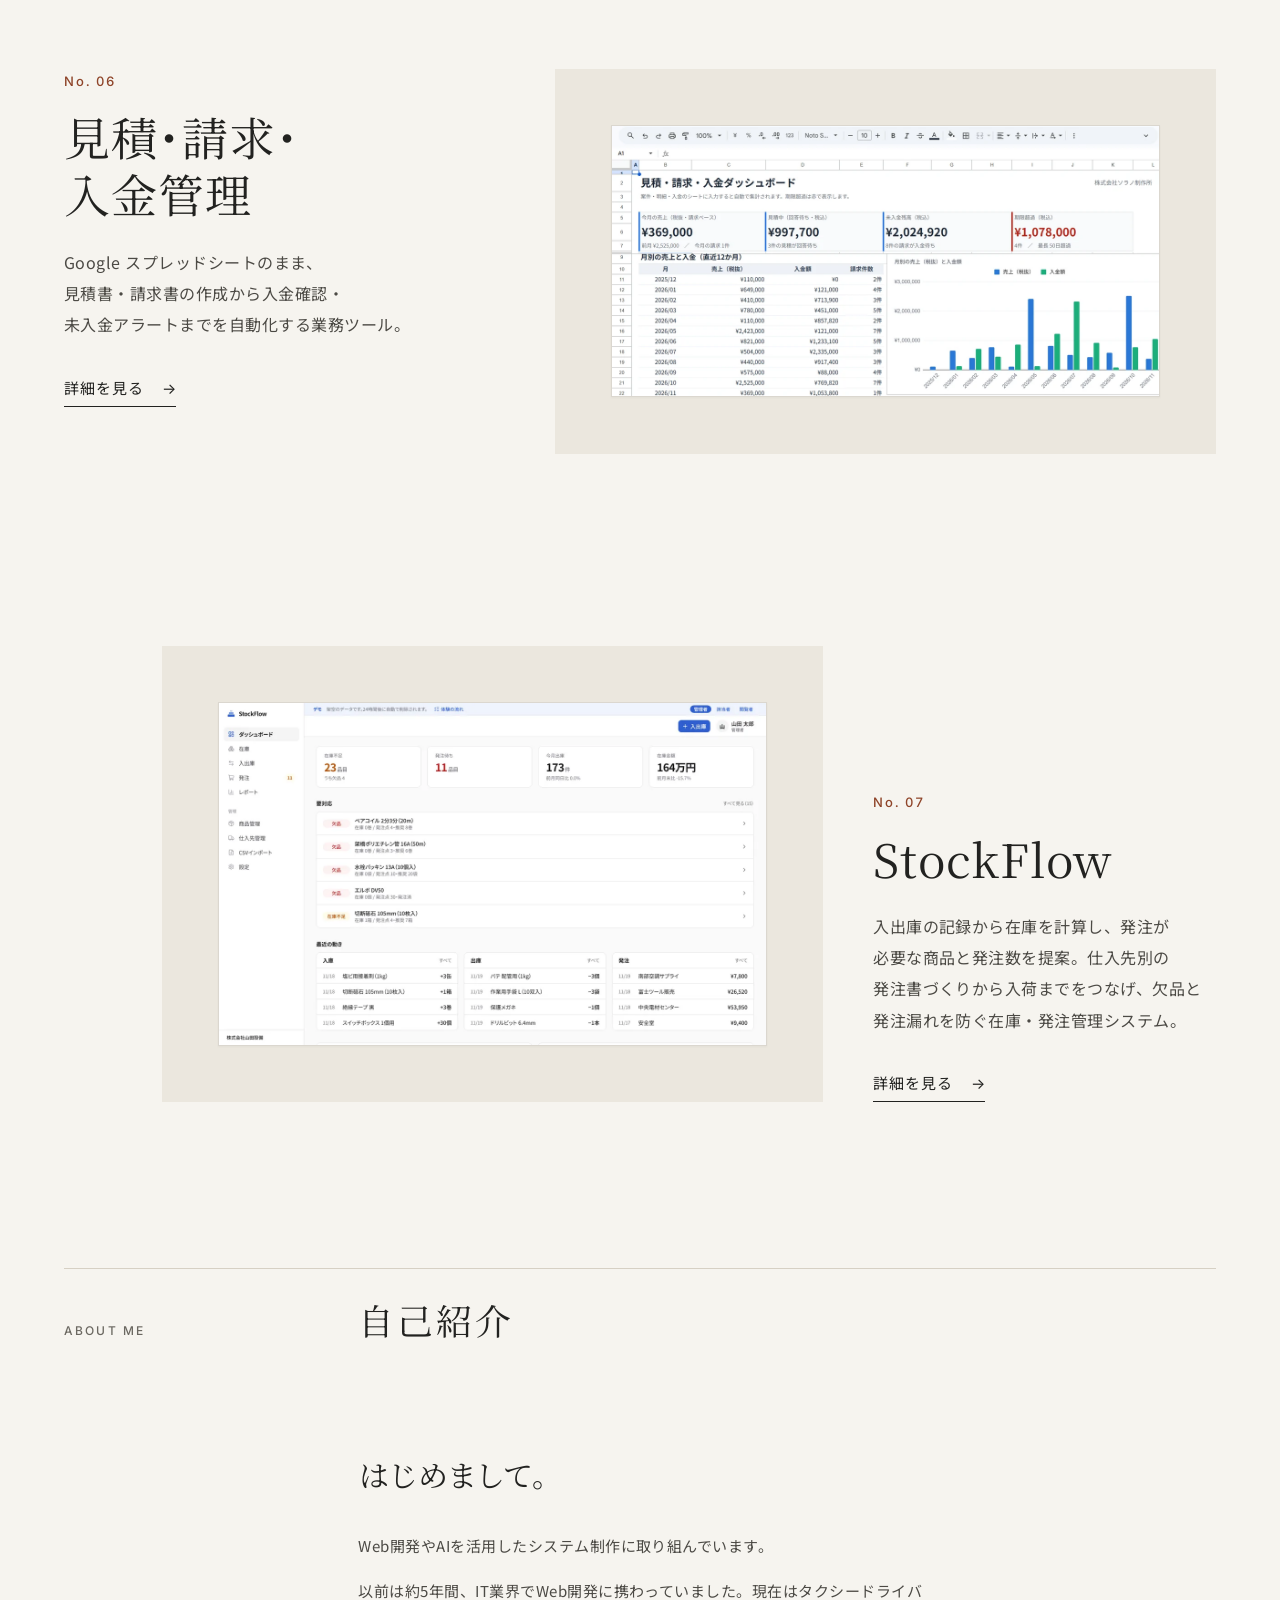
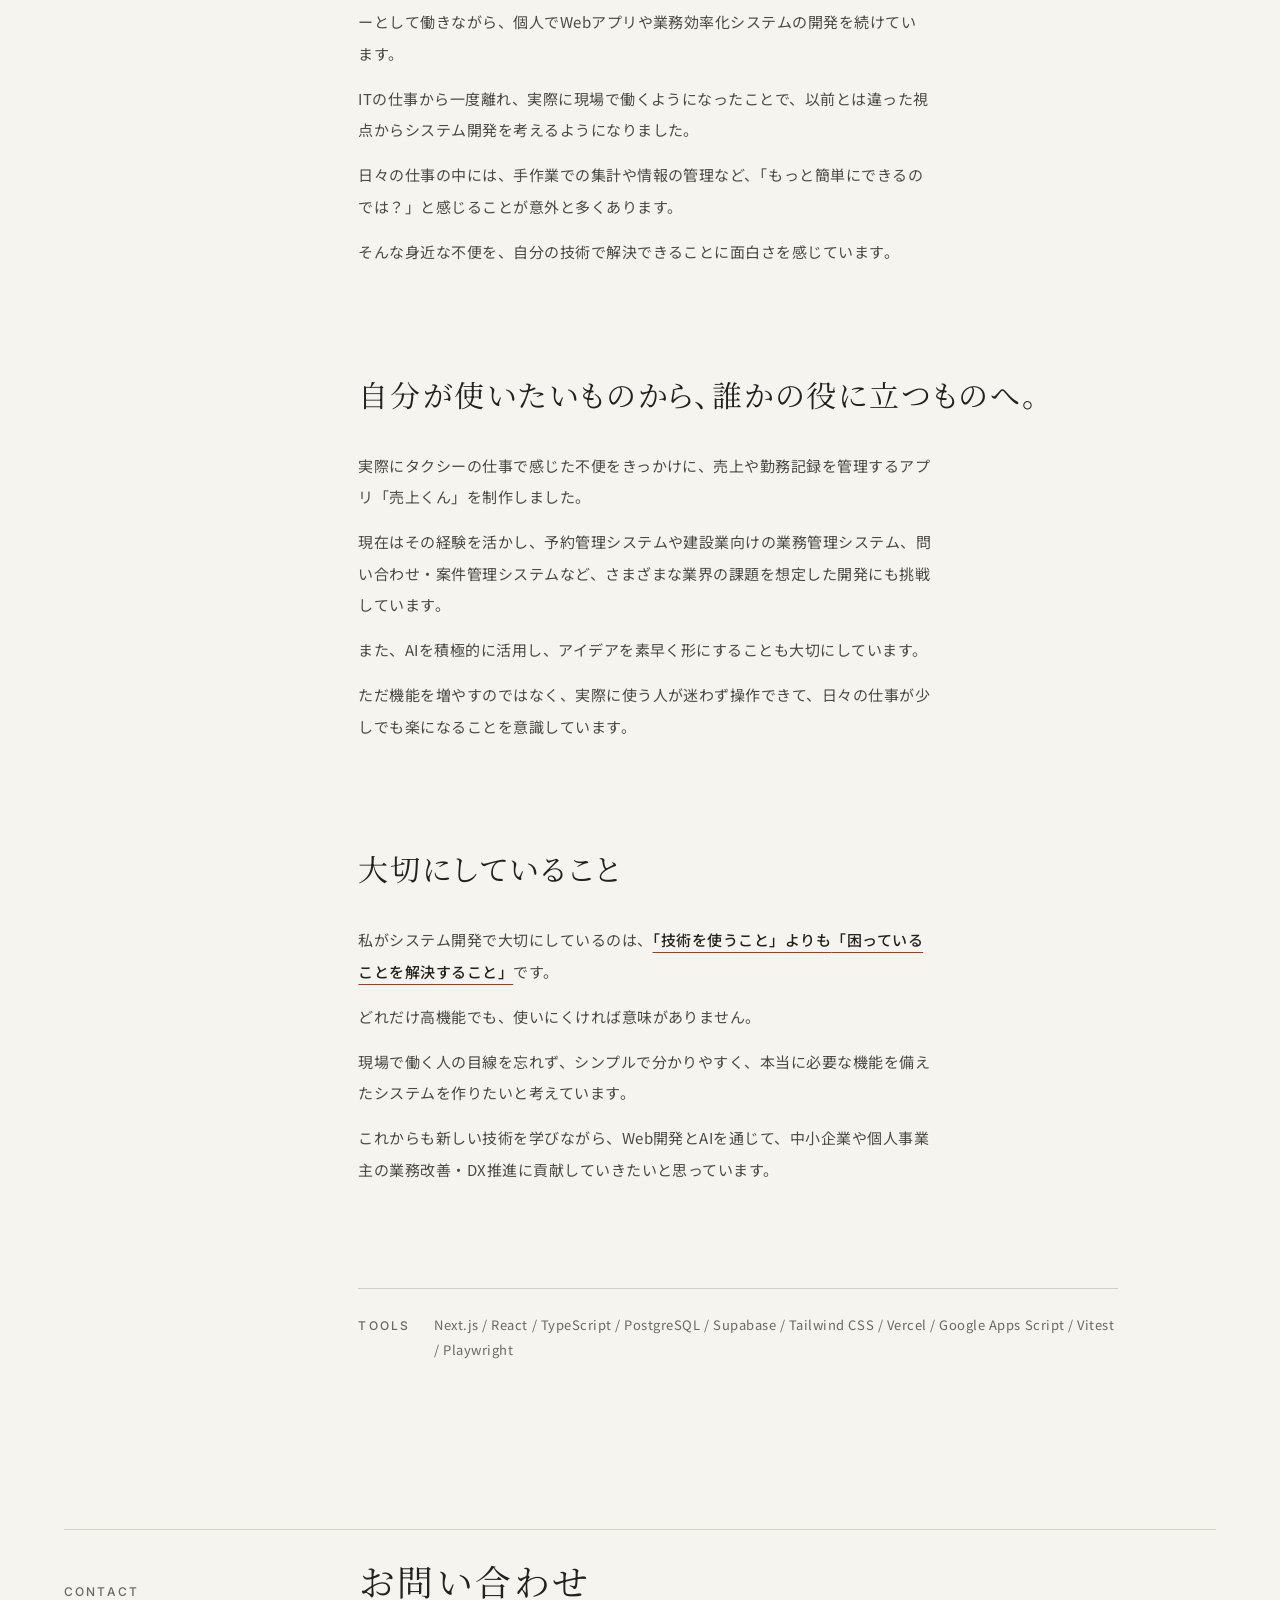
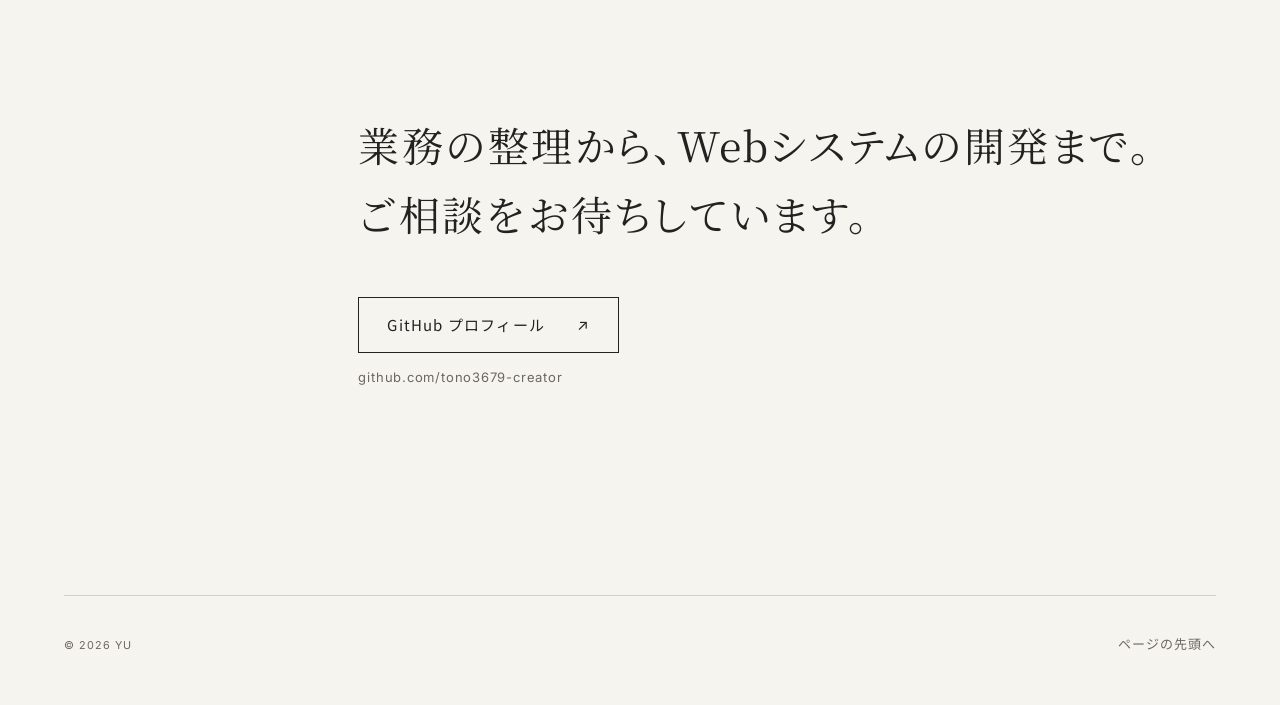
==== commit df9ef91d: "制作実績に No.07 StockFlow（在庫・発注管理）を追加 - works/stockflow/ の詳細ページ（概要・課題・解決・試算・機能・画面・技術・リンク） - トップの制作実績、sit" ====
--- a/index.html
+++ b/index.html
@@ -133,6 +133,19 @@
             <p class="work-more"><a class="text-link" href="works/gas-billing-system/">詳細を見る<span class="visually-hidden">（見積・請求・入金管理）</span> <span class="arrow" aria-hidden="true">→</span></a></p>
           </div>
         </article>
+        <article class="work grid work--left" aria-labelledby="w-stockflow">
+          <header class="work-head">
+            <span class="no">No. 07</span>
+            <h3 class="work-title" id="w-stockflow"><a href="works/stockflow/">StockFlow</a></h3>
+          </header>
+          <figure class="work-figure">
+            <a class="frame" href="works/stockflow/" tabindex="-1" aria-hidden="true"><img src="images/stockflow-dashboard.webp" width="1200" height="750" alt="" decoding="async" loading="lazy"></a>
+          </figure>
+          <div class="work-body">
+            <p class="work-desc">入出庫の記録から在庫を計算し、発注が必要な商品と発注数を提案。仕入先別の発注書づくりから入荷までをつなげ、欠品と発注漏れを防ぐ在庫・発注管理システム。</p>
+            <p class="work-more"><a class="text-link" href="works/stockflow/">詳細を見る<span class="visually-hidden">（StockFlow）</span> <span class="arrow" aria-hidden="true">→</span></a></p>
+          </div>
+        </article>
       </div>
     </div>
   </section>
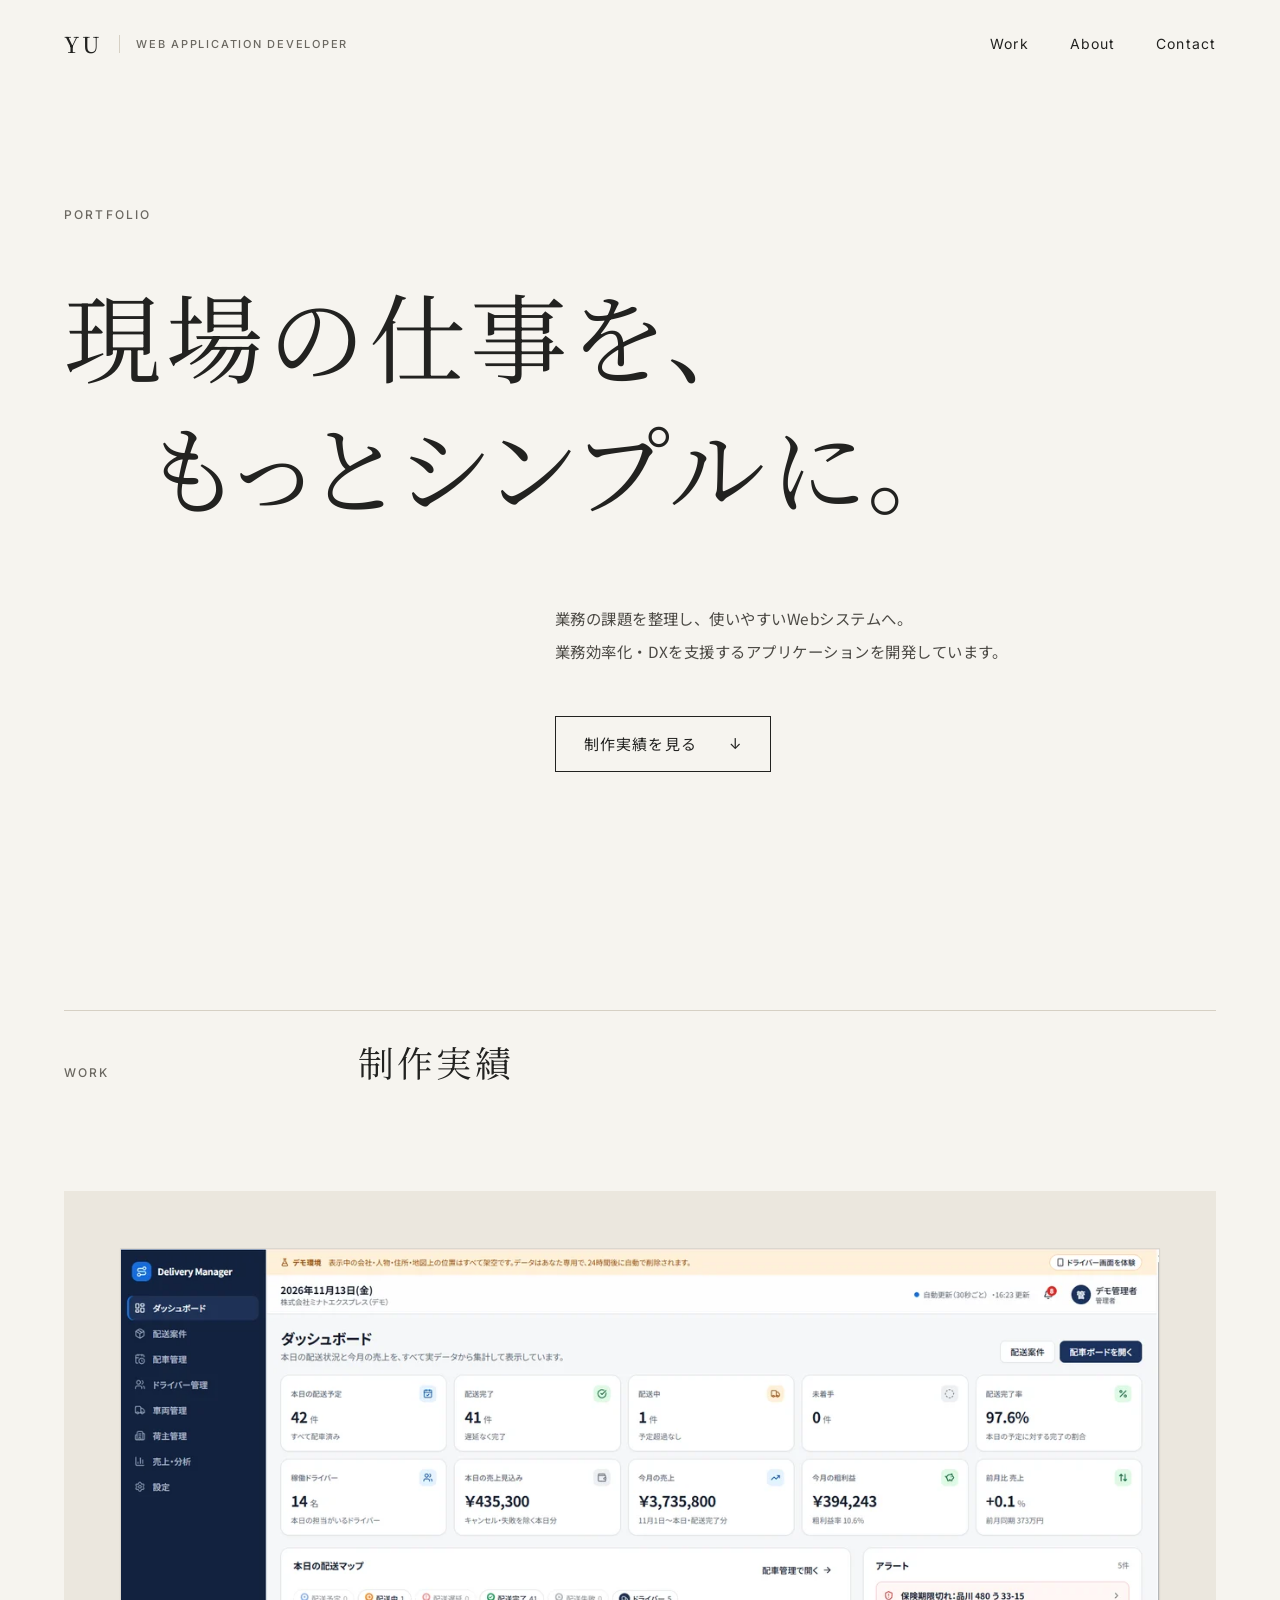
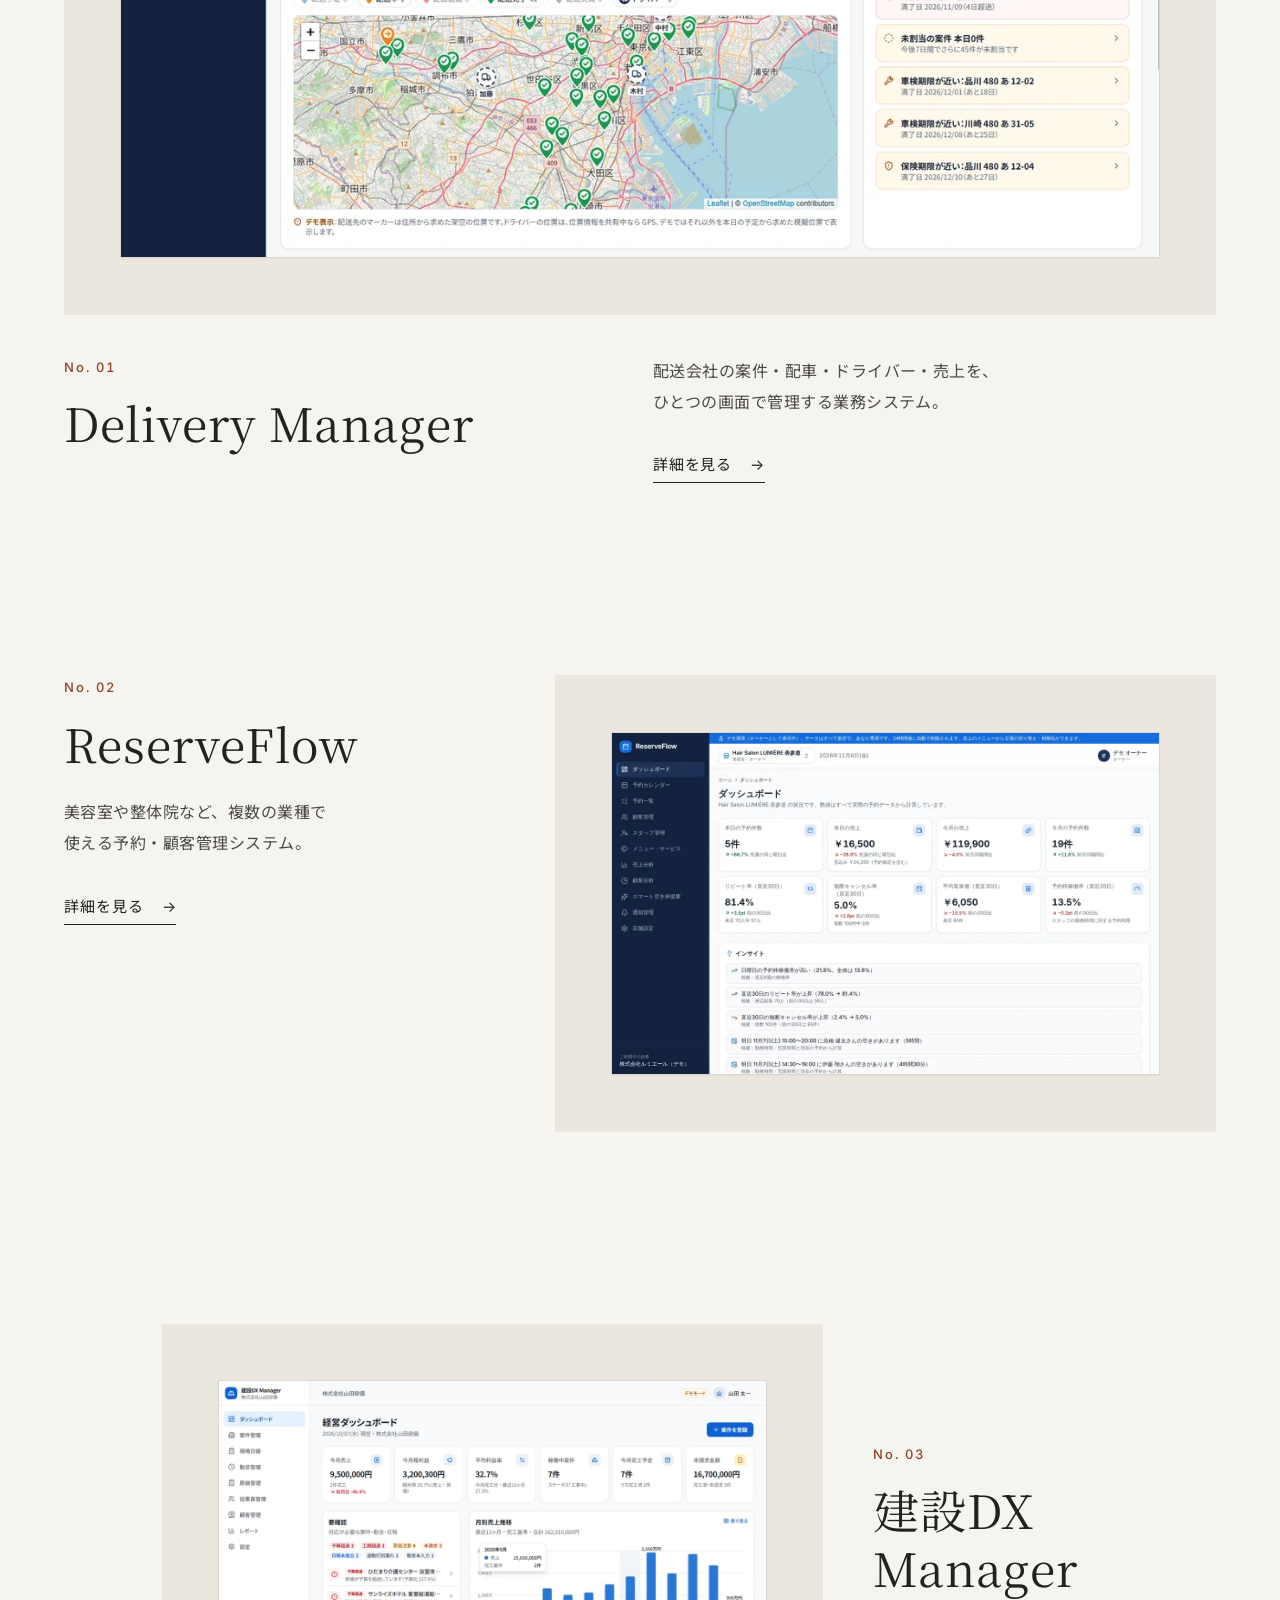
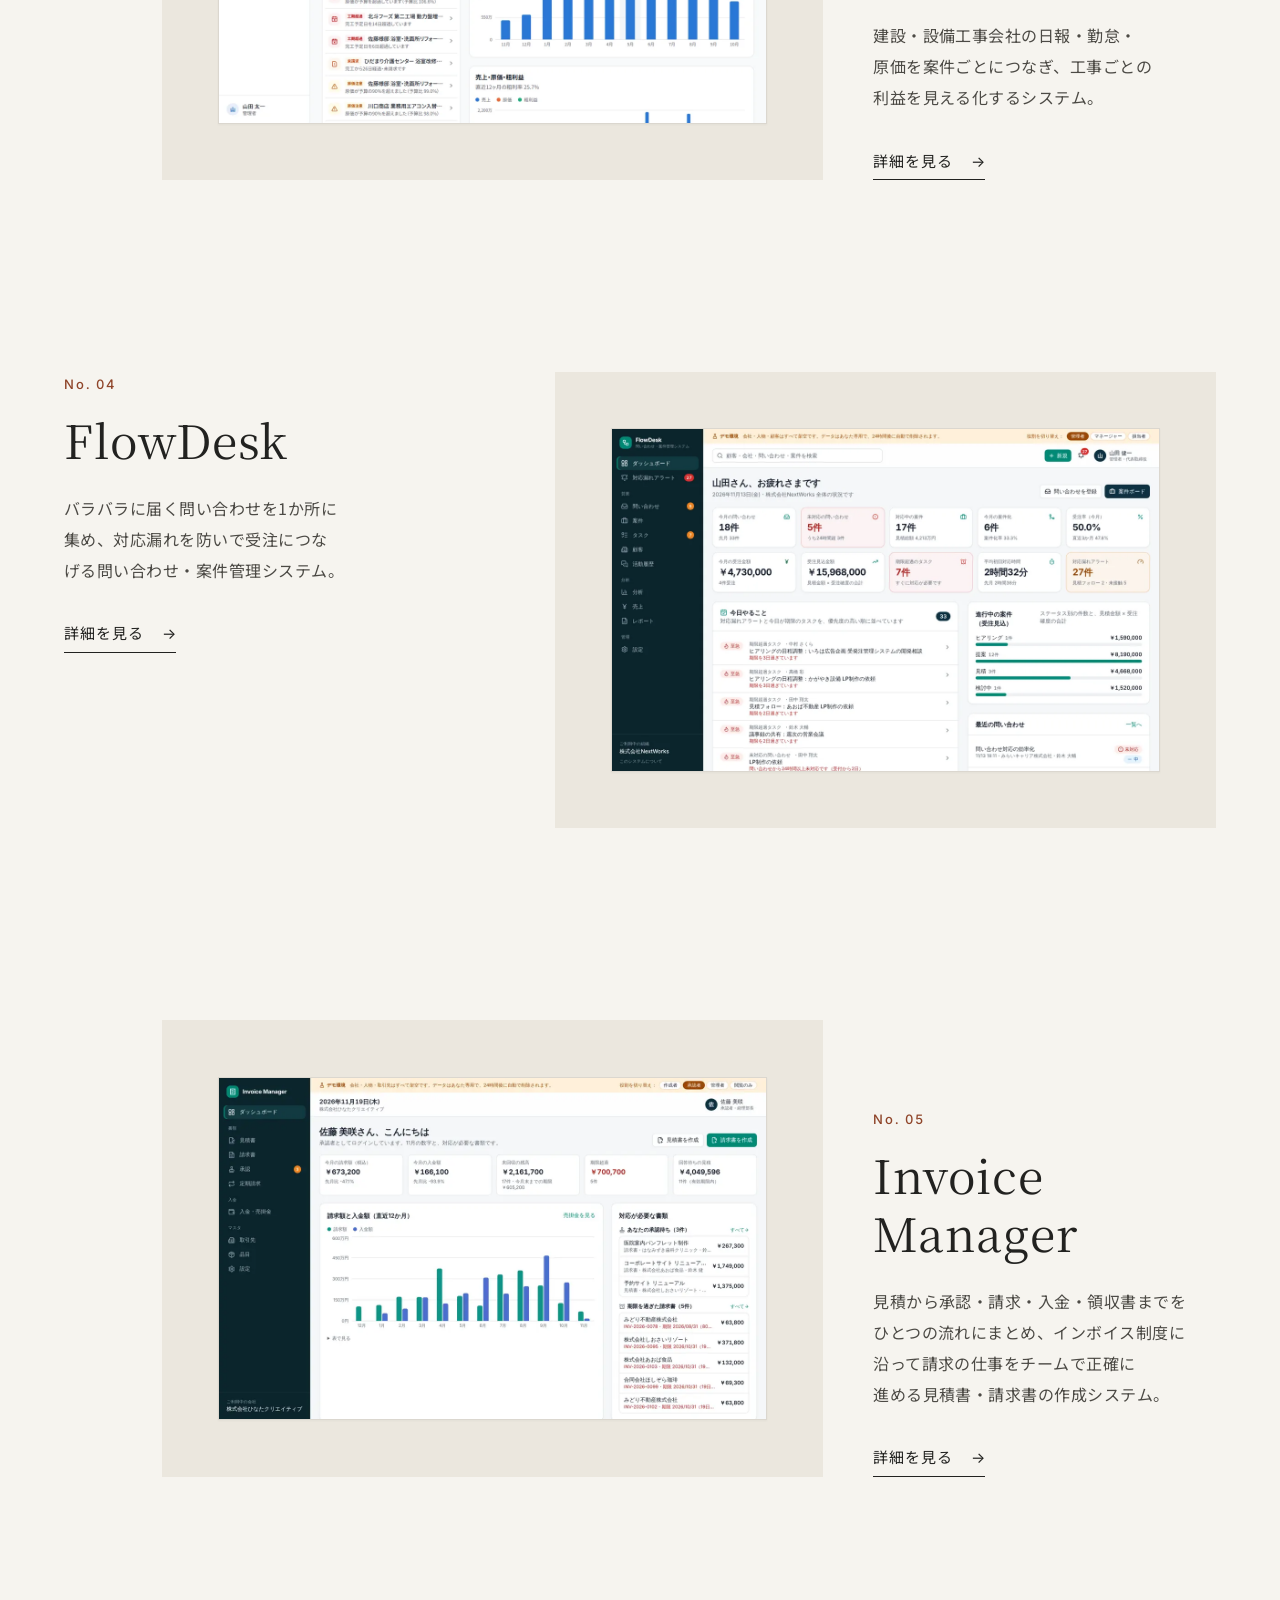
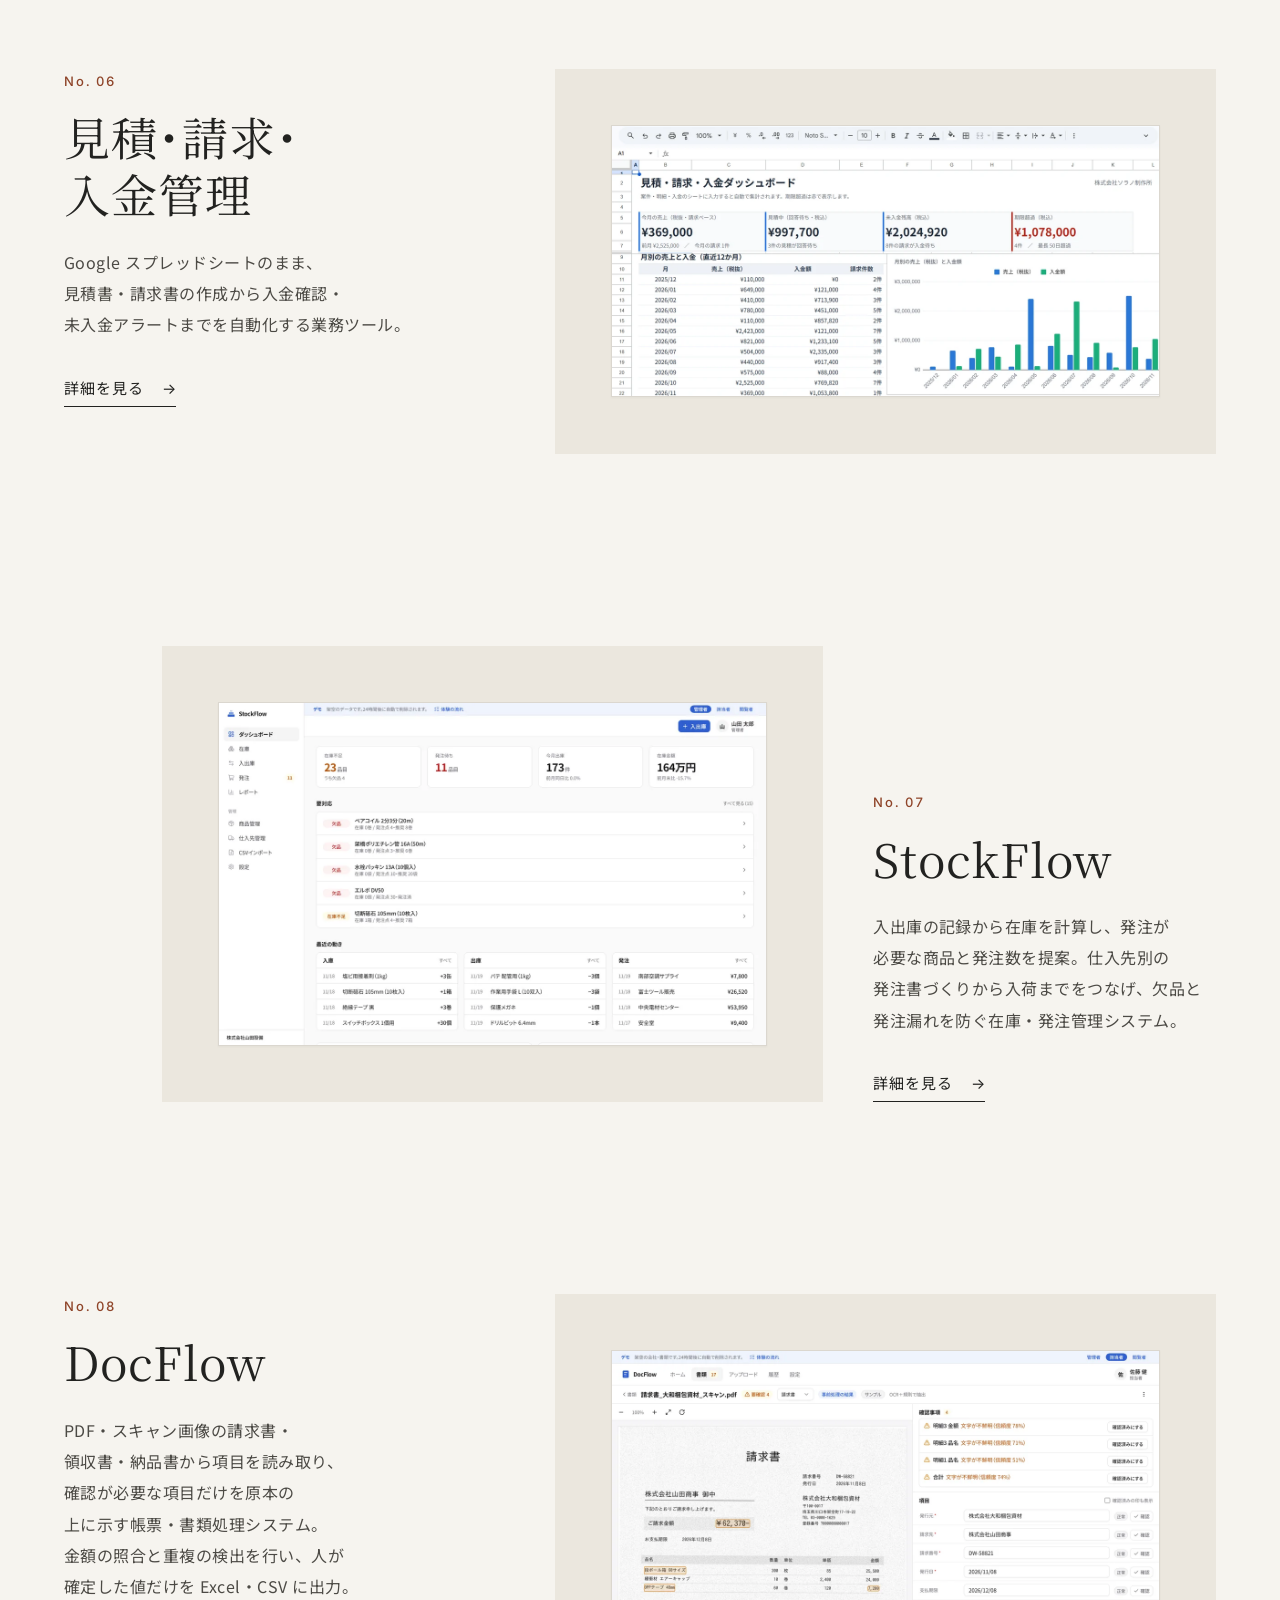
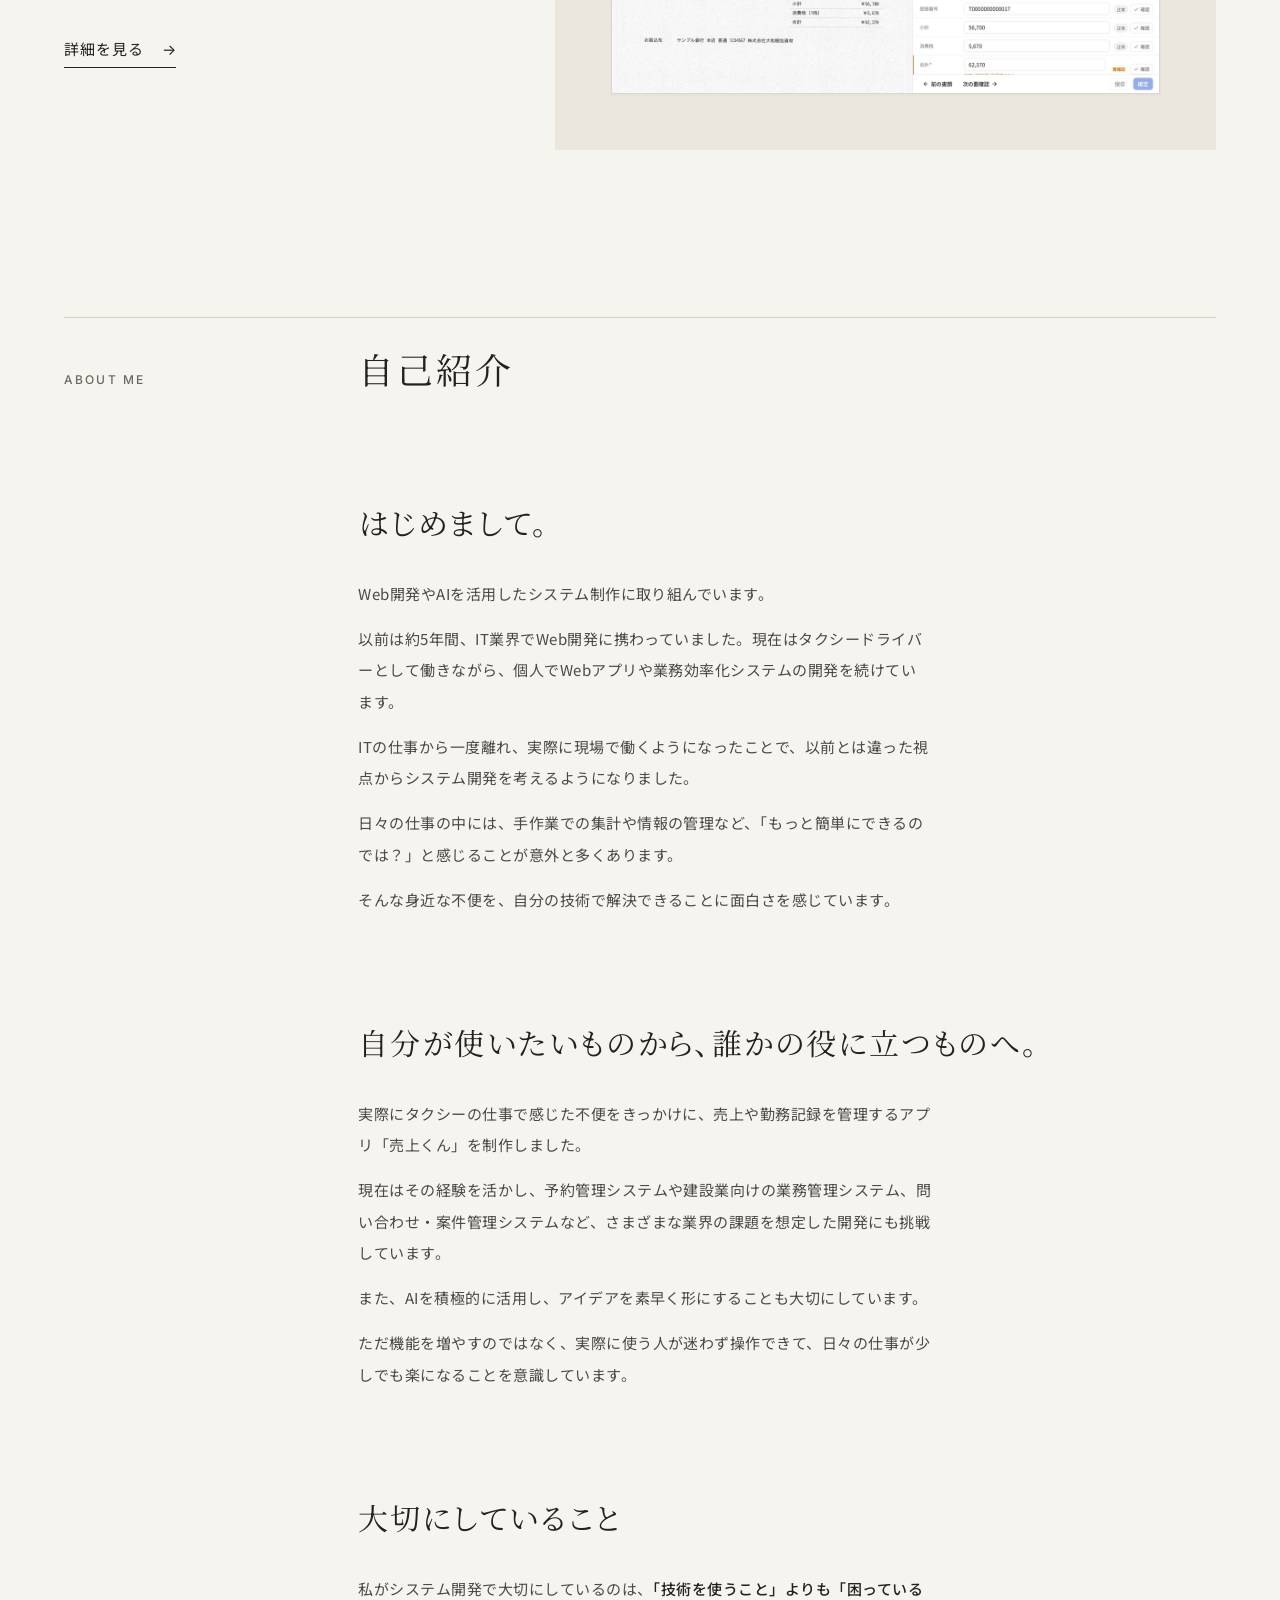
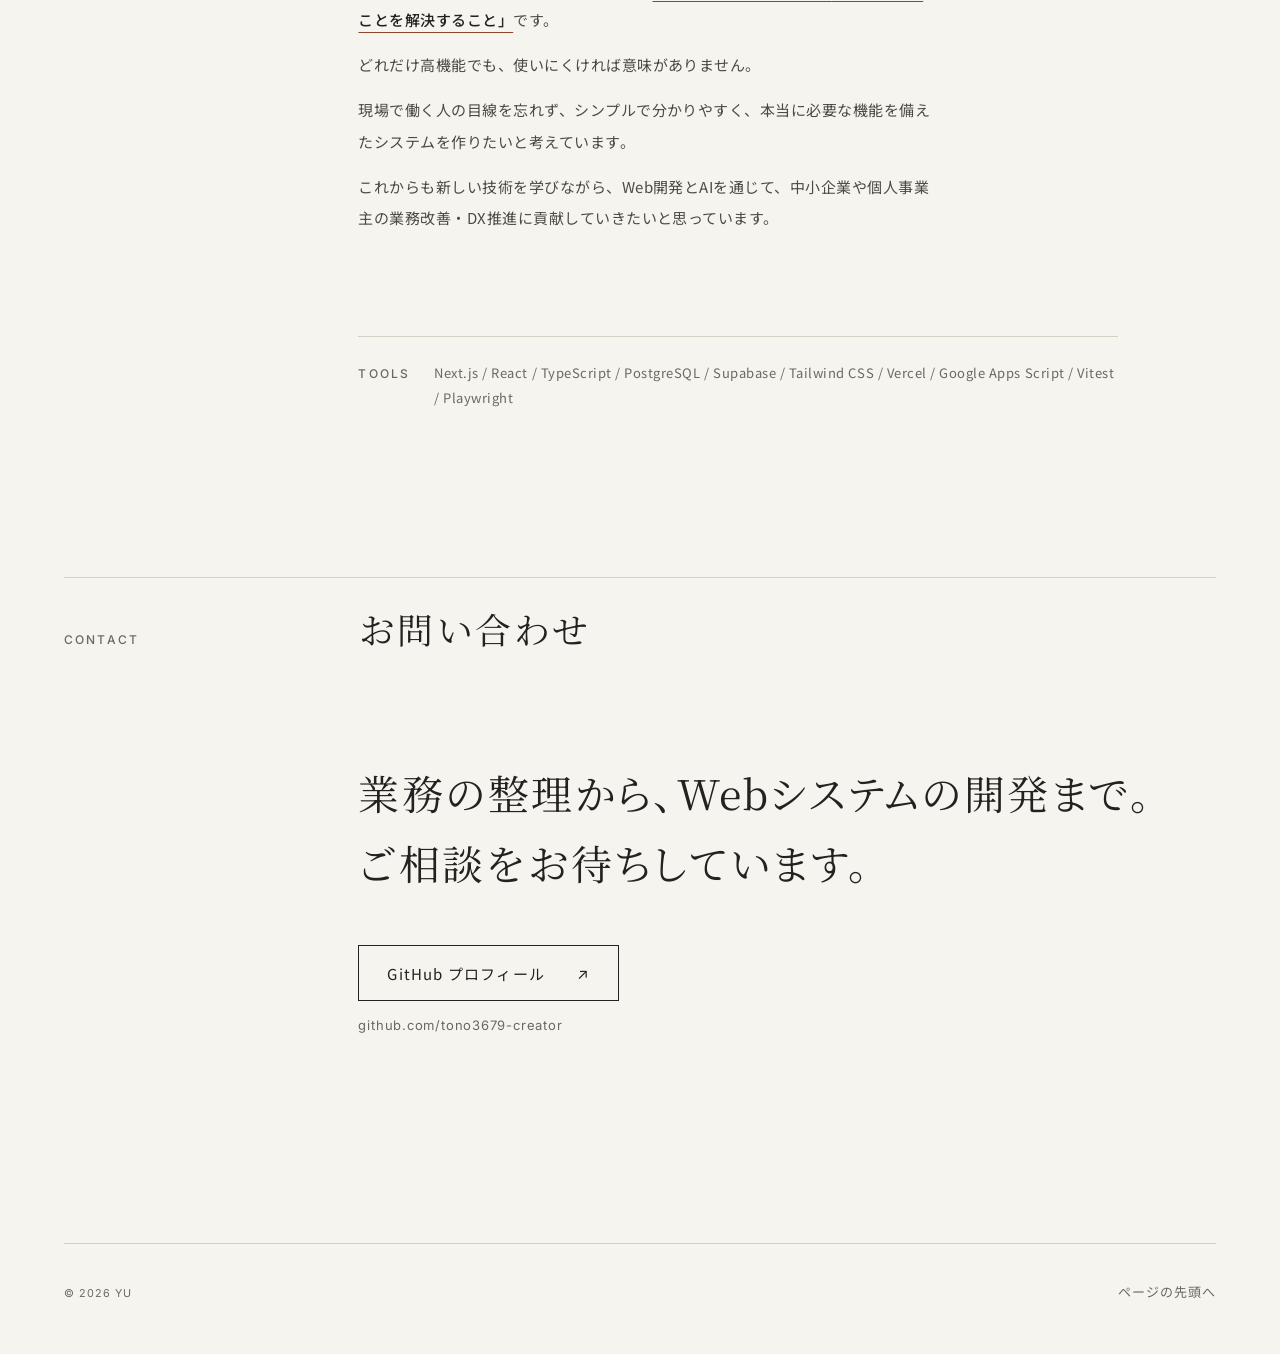
==== commit 9e87cd59: "制作実績に No. 08 DocFlow（帳票・書類処理システム）を追加 Co-Authored-By: Claude Opus 5.5 <noreply@anthropic.com> Claude-" ====
--- a/index.html
+++ b/index.html
@@ -146,6 +146,19 @@
             <p class="work-more"><a class="text-link" href="works/stockflow/">詳細を見る<span class="visually-hidden">（StockFlow）</span> <span class="arrow" aria-hidden="true">→</span></a></p>
           </div>
         </article>
+        <article class="work grid work--right" aria-labelledby="w-docflow">
+          <header class="work-head">
+            <span class="no">No. 08</span>
+            <h3 class="work-title" id="w-docflow"><a href="works/docflow/">DocFlow</a></h3>
+          </header>
+          <figure class="work-figure">
+            <a class="frame" href="works/docflow/" tabindex="-1" aria-hidden="true"><img src="images/docflow-review.webp" width="1200" height="750" alt="" decoding="async" loading="lazy"></a>
+          </figure>
+          <div class="work-body">
+            <p class="work-desc">PDF・スキャン画像の請求書・領収書・納品書から項目を読み取り、確認が必要な項目だけを原本の上に示す帳票・書類処理システム。金額の照合と重複の検出を行い、人が確定した値だけを Excel・CSV に出力。</p>
+            <p class="work-more"><a class="text-link" href="works/docflow/">詳細を見る<span class="visually-hidden">（DocFlow）</span> <span class="arrow" aria-hidden="true">→</span></a></p>
+          </div>
+        </article>
       </div>
     </div>
   </section>
